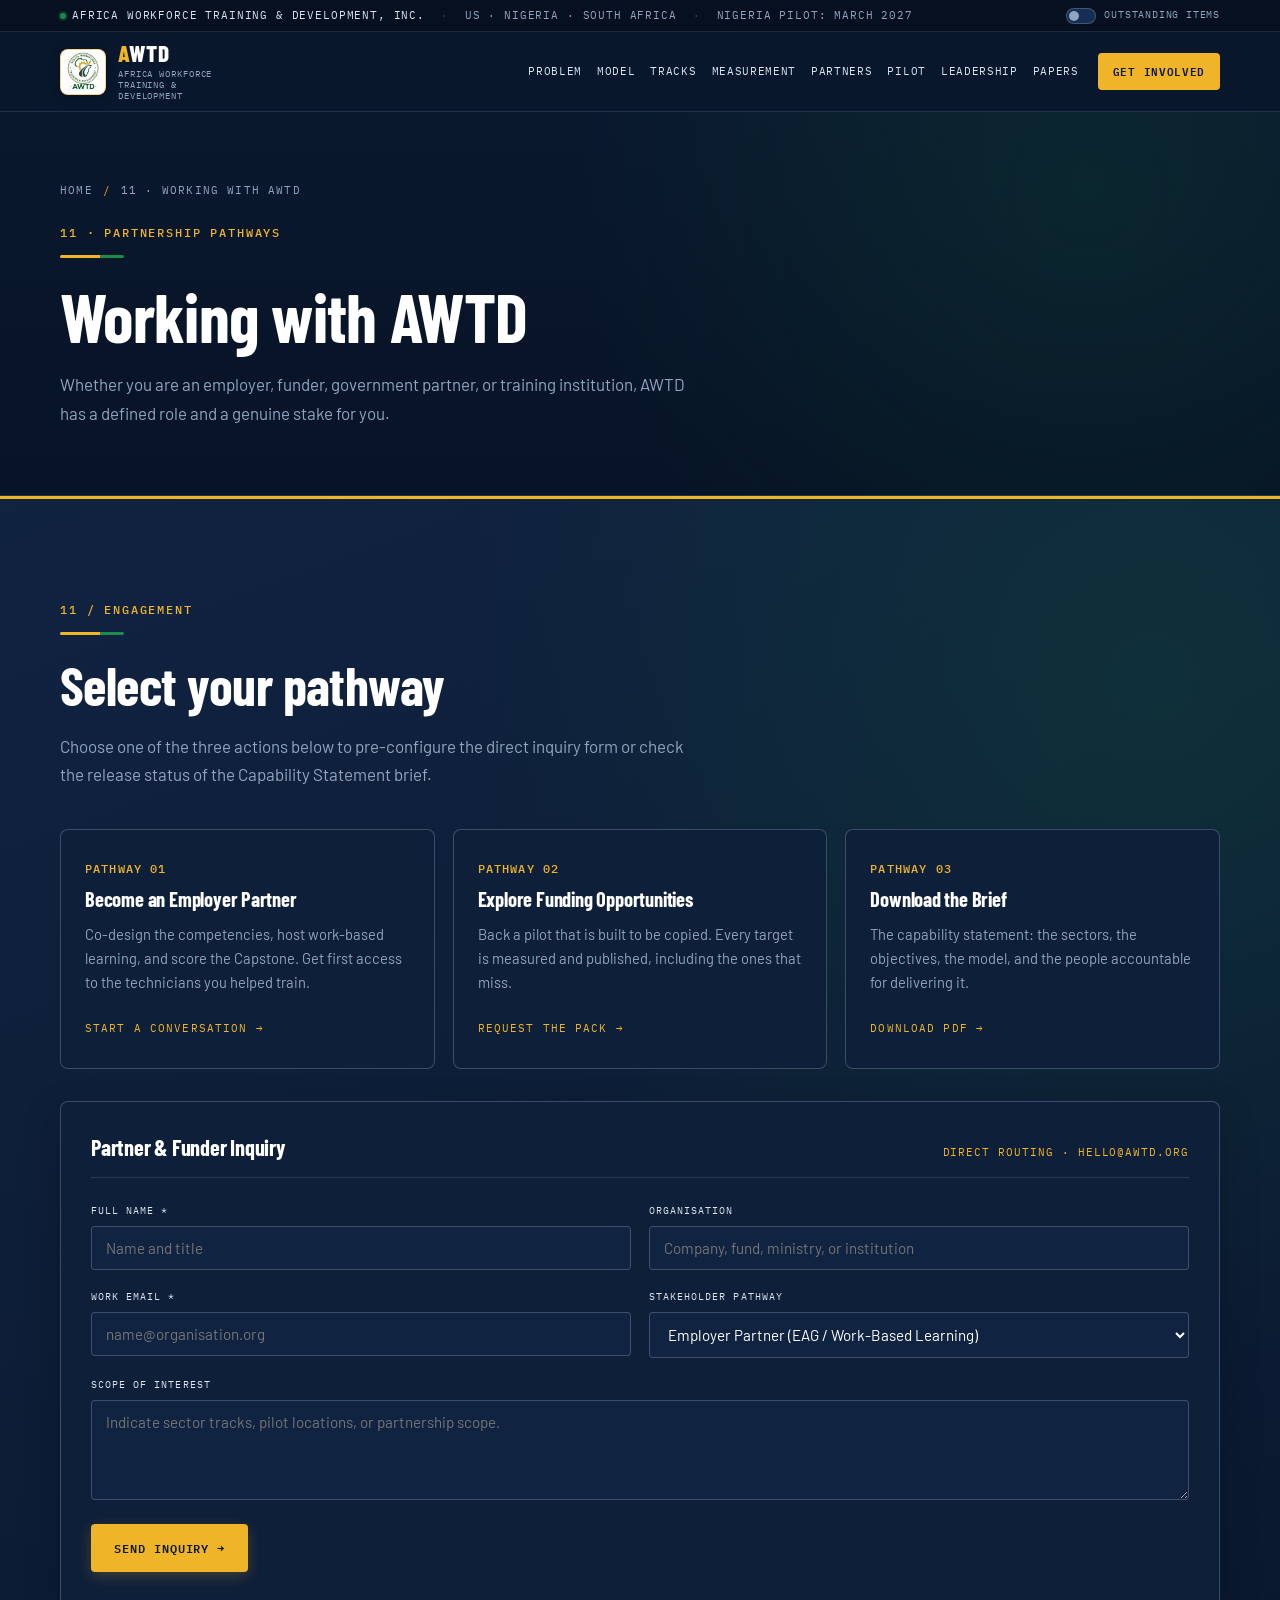
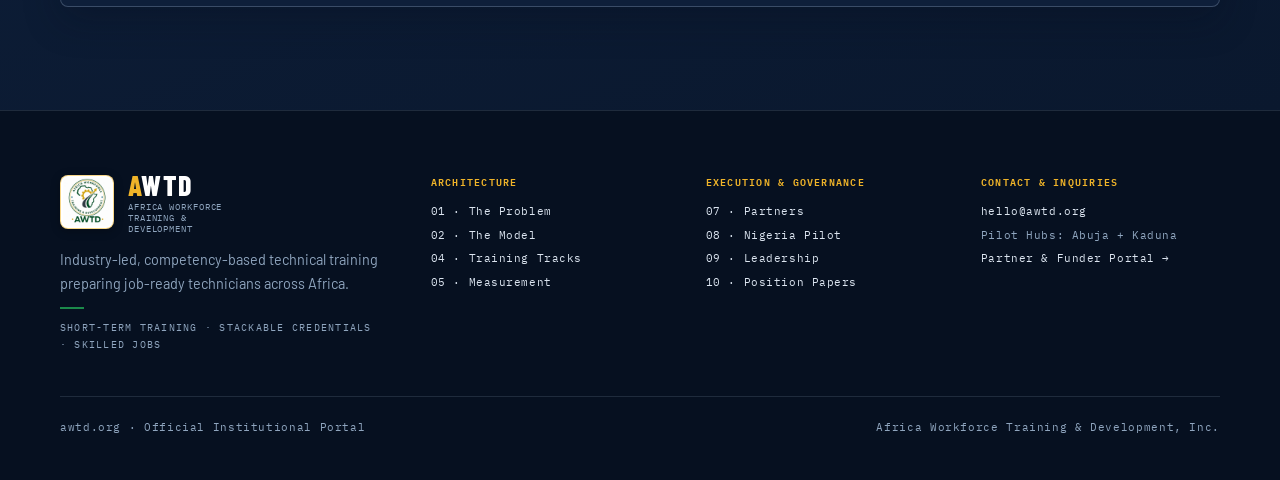
==== get-involved.html @ 16ef82e9 "Upgrade AWTD website with official brand identity, multi-page layout, and responsive design" ====
<!DOCTYPE html>
<html lang="en">
<head>
  <meta charset="UTF-8">
  <meta name="viewport" content="width=device-width, initial-scale=1.0, viewport-fit=cover">
  <meta name="claude:viewport-fit-sides" content="cover">
  <meta name="description" content="11 Working with AWTD — Become an Employer Partner, Explore Funding Opportunities, or Download the Brief.">
  <title>11 Working with AWTD — AWTD | Africa Workforce Training &amp; Development</title>
  <link rel="icon" type="image/jpeg" href="04%20Logos/awtd-official-logo.jpg">
  <link rel="preconnect" href="https://fonts.gstatic.com" crossorigin>
  <link rel="stylesheet" href="https://fonts.googleapis.com/css2?family=Barlow+Condensed:wght@500;600;700;800&family=Barlow:wght@400;500;600&family=IBM+Plex+Mono:wght@400;500&display=swap">
  <link rel="stylesheet" href="css/styles.css">
</head>
<body>

<a class="skip-link" href="#mainContent">Skip to content</a>

<div class="topbar" role="region" aria-label="Institutional status and governance controls">
  <div class="wrap topbar-in">
    <div class="topbar-meta">
      <span class="topbar-badge">
        <span class="topbar-dot" aria-hidden="true"></span>
        <span>Africa Workforce Training &amp; Development, Inc.</span>
      </span>
      <span class="topbar-sep topbar-hide-sm" aria-hidden="true">·</span>
      <span class="topbar-hide-sm">US · Nigeria · South Africa</span>
      <span class="topbar-sep topbar-hide-sm" aria-hidden="true">·</span>
      <span class="topbar-hide-sm">Nigeria Pilot: March 2027</span>
    </div>
    <label class="switch" title="Highlight slots awaiting final board sign-off or asset clearance">
      <input type="checkbox" id="reviewToggle" role="switch" aria-checked="false">
      <span>Outstanding items</span>
      <span class="switch-count" id="reviewCount" aria-label="Number of outstanding items">3</span>
    </label>
  </div>
</div>

<nav class="nav" aria-label="Primary Navigation">
  <div class="wrap nav-in">
    <a class="mark" href="index.html" aria-label="AWTD — Africa Workforce Training & Development Home">
      <img class="mark-seal" src="04%20Logos/awtd-official-logo.jpg" alt="Official AWTD Logo" width="46" height="46">
      <div class="mark-text">
        <span class="mark-glyph"><em>A</em>WTD</span>
        <span class="mark-sub">Africa Workforce Training &amp; Development</span>
      </div>
    </a>

    <button class="nav-toggle" id="navToggle" type="button" aria-expanded="false" aria-controls="navLinks" aria-label="Toggle navigation menu">
      <span class="nav-toggle-bar"></span>
      <span class="nav-toggle-bar"></span>
      <span class="nav-toggle-bar"></span>
    </button>

    <div class="nav-links" id="navLinks">
      <a href="problem.html">Problem</a>
      <a href="model.html">Model</a>
      <a href="tracks.html">Tracks</a>
      <a href="measurement.html">Measurement</a>
      <a href="partners.html">Partners</a>
      <a href="pilot.html">Pilot</a>
      <a href="leadership.html">Leadership</a>
      <a href="papers.html">Papers</a>
      <a class="nav-cta" href="get-involved.html" aria-current="page">Get Involved</a>
    </div>
  </div>

  <div class="review-bar" role="region" aria-label="Outstanding items review bar">
    <div class="wrap review-bar-in">
      <span>BOARD REVIEW MODE ACTIVE · Dashed gold borders mark slots awaiting final asset delivery or board sign-off.</span>
      <div class="review-bar-actions">
        <button type="button" class="review-jump-btn" id="reviewNextBtn">Next outstanding item →</button>
      </div>
    </div>
  </div>
</nav>

<main id="mainContent">
  <header class="band page-hero" id="top">
    <div class="wrap">
      <nav class="breadcrumb" aria-label="Breadcrumb">
        <a href="index.html">Home</a>
        <span class="breadcrumb-sep" aria-hidden="true">/</span>
        <span aria-current="page">11 · Working with AWTD</span>
      </nav>
      <p class="eyebrow">11 · Partnership Pathways</p>
      <div class="rule"></div>
      <h1 class="h-sec" style="font-size:clamp(2.5rem,6vw,4.3rem)">Working with AWTD</h1>
      <p class="lead">Whether you are an employer, funder, government partner, or training institution, AWTD has a defined role and a genuine stake for you.</p>
    </div>
  </header>

  <section class="band cta-band reveal" id="cta" aria-labelledby="heading-cta">
    <div class="wrap">
      <div class="sec-head">
        <p class="eyebrow">11 / Engagement</p>
        <div class="rule"></div>
        <h2 class="h-sec" id="heading-cta">Select your pathway</h2>
        <p class="lead">Choose one of the three actions below to pre-configure the direct inquiry form or check the release status of the Capability Statement brief.</p>
      </div>

      <div class="cta-grid pend">
        <button type="button" class="cta-c" data-inquiry-topic="Employer Partner">
          <span class="card-n">Pathway 01</span>
          <h3>Become an Employer Partner</h3>
          <p>Co-design the competencies, host work-based learning, and score the Capstone. Get first access to the technicians you helped train.</p>
          <span class="go">Start a conversation →</span>
        </button>
        <button type="button" class="cta-c" data-inquiry-topic="Funding &amp; Catalytic Support">
          <span class="card-n">Pathway 02</span>
          <h3>Explore Funding Opportunities</h3>
          <p>Back a pilot that is built to be copied. Every target is measured and published, including the ones that miss.</p>
          <span class="go">Request the pack →</span>
        </button>
        <button type="button" class="cta-c" data-doc-id="capability-statement">
          <span class="card-n">Pathway 03</span>
          <h3>Download the Brief</h3>
          <p>The capability statement: the sectors, the objectives, the model, and the people accountable for delivering it.</p>
          <span class="go">Download PDF →</span>
        </button>
        <div class="pend-note" style="grid-column: 1 / -1;">DESTINATIONS OUTSTANDING · Unified inquiry form below routes directly to the single AWTD inbox (<span data-config="contact-email">hello@awtd.org</span>).</div>
      </div>

      <div class="inquiry-panel" id="inquiryPanel">
        <div class="inquiry-head">
          <h3>Partner &amp; Funder Inquiry</h3>
          <span>Direct routing · <span data-config="contact-email">hello@awtd.org</span></span>
        </div>
        <form class="inquiry-form" id="awtdInquiryForm" novalidate>
          <div class="form-field">
            <label for="inquiryName">Full Name *</label>
            <input type="text" id="inquiryName" name="name" required autocomplete="name" placeholder="Name and title">
          </div>
          <div class="form-field">
            <label for="inquiryOrg">Organisation</label>
            <input type="text" id="inquiryOrg" name="organisation" autocomplete="organization" placeholder="Company, fund, ministry, or institution">
          </div>
          <div class="form-field">
            <label for="inquiryEmail">Work Email *</label>
            <input type="email" id="inquiryEmail" name="email" required autocomplete="email" placeholder="name@organisation.org">
          </div>
          <div class="form-field">
            <label for="inquiryRole">Stakeholder Pathway</label>
            <select id="inquiryRole" name="role">
              <option value="Employer Partner">Employer Partner (EAG / Work-Based Learning)</option>
              <option value="Funding &amp; Catalytic Support">Funding &amp; Catalytic Support</option>
              <option value="Government &amp; Regulatory Partner">Government &amp; Regulatory Partner</option>
              <option value="Training Institution">Training Institution / Technical Hub</option>
              <option value="Brief / Position Paper Request">Brief / Position Paper Request</option>
            </select>
          </div>
          <div class="form-field form-field--full">
            <label for="inquiryMessage">Scope of Interest</label>
            <textarea id="inquiryMessage" name="message" placeholder="Indicate sector tracks, pilot locations, or partnership scope."></textarea>
          </div>
          <div class="form-actions">
            <button type="submit" class="btn btn-p">Send Inquiry →</button>
            <span class="form-status" id="inquiryStatus" role="status" aria-live="polite"></span>
          </div>
        </form>
      </div>
    </div>
  </section>
</main>

<div class="modal-backdrop" id="docModalBackdrop" aria-hidden="true" role="dialog" aria-modal="true" aria-labelledby="docModalTitle">
  <div class="modal">
    <div class="modal-eyebrow" id="docModalStatus">2026 · Pre-Release</div>
    <h3 id="docModalTitle">Capability Statement</h3>
    <p id="docModalDesc">Who AWTD is, the sectors it works across, and what distinguishes the model from conventional TVET provision.</p>
    <div class="modal-actions">
      <button type="button" class="btn btn-s" id="docModalClose">Close</button>
      <button type="button" class="btn btn-p" id="docModalRequest">Request Release Copy →</button>
    </div>
  </div>
</div>

<footer class="foot">
  <div class="wrap">
    <div class="foot-in">
      <div class="foot-brand">
        <div class="foot-brand-mark">
          <img class="mark-seal" src="04%20Logos/awtd-official-logo.jpg" alt="Official AWTD Logo" width="54" height="54">
          <div class="mark-text">
            <span class="mark-glyph"><em>A</em>WTD</span>
            <span class="mark-sub">Africa Workforce Training &amp; Development</span>
          </div>
        </div>
        <p>Industry-led, competency-based technical training preparing job-ready technicians across Africa.</p>
        <p class="strap">Short-term training · Stackable credentials · Skilled jobs</p>
      </div>

      <div class="foot-meta">
        <b>Architecture</b>
        <a href="problem.html">01 · The Problem</a><br>
        <a href="model.html">02 · The Model</a><br>
        <a href="tracks.html">04 · Training Tracks</a><br>
        <a href="measurement.html">05 · Measurement</a>
      </div>

      <div class="foot-meta">
        <b>Execution &amp; Governance</b>
        <a href="partners.html">07 · Partners</a><br>
        <a href="pilot.html">08 · Nigeria Pilot</a><br>
        <a href="leadership.html">09 · Leadership</a><br>
        <a href="papers.html">10 · Position Papers</a>
      </div>

      <div class="foot-meta pend">
        <b>Contact &amp; Inquiries</b>
        <a href="mailto:hello@awtd.org" data-config="contact-email">hello@awtd.org</a><br>
        <span>Pilot Hubs: <span data-config="pilot-cities">Abuja + Kaduna</span></span><br>
        <a href="get-involved.html">Partner &amp; Funder Portal →</a>
        <div class="pend-note">AWAITING · Final public contact details to be confirmed prior to launch.</div>
      </div>
    </div>

    <div class="foot-base">
      <span>awtd.org · Official Institutional Portal</span>
      <span class="pend" style="display:inline-block">
        <span data-config="legal-name">Africa Workforce Training &amp; Development, Inc.</span>
        <span class="pend-note">CONFIRM · Filed legal entity name is Africa Workforce Training &amp; Development, Inc.</span>
      </span>
    </div>
  </div>
</footer>

<script src="js/main.js"></script>
</body>
</html>
---- css/styles.css ----
/* ==========================================================================
   AWTD — Africa Workforce Training & Development
   Executive Corporate & Institutional Design System (css/styles.css)
   Visual Identity: Official AWTD Emblem Palette (Navy, Forest Green & Gold)
   ========================================================================== */

:root {
  /* Core Institutional Grounds */
  --navy: #0A182E;
  --navy-mid: #102341;
  --navy-lift: #162E54;
  --navy-card: #0E1F3A;

  /* Official AWTD Logo Brand Colors (Forest Green, Harvest Gold, Cerulean) */
  --green: #0B4F28;
  --green-mid: #126B38;
  --green-bright: #1B8A4B;
  --green-soft: rgba(18, 107, 56, 0.18);
  --green-border: rgba(27, 138, 75, 0.42);

  --gold: #F0B429;
  --gold-dim: #C8941E;
  --gold-deep: #8A640F;
  --gold-soft: rgba(240, 180, 41, 0.14);

  --accent: #29B6F0;
  --cerulean: #0F5C7E;

  /* Typography & Surface Neutrals */
  --white: #FFFFFF;
  --off-white: #F4F7F6;
  --off-white-alt: #EAEFEC;
  --text: #DCE5F0;
  --muted: #8FA5BE;
  --ink: #0A182E;
  --ink-soft: #3D4F68;
  --ink-muted: #5E718A;

  /* Structural Hairlines & Shadows */
  --line: rgba(143, 165, 190, 0.18);
  --line-strong: rgba(143, 165, 190, 0.34);
  --line-light: #D5E0DC;
  --shadow-sm: 0 4px 16px rgba(6, 15, 30, 0.18);
  --shadow-md: 0 14px 36px rgba(6, 15, 30, 0.28);
  --shadow-light: 0 10px 28px rgba(10, 24, 46, 0.06);

  /* Typography Families */
  --f-display: 'Barlow Condensed', "Haettenschweiler", "Arial Narrow", sans-serif;
  --f-body: 'Barlow', -apple-system, BlinkMacSystemFont, "Segoe UI", Roboto, sans-serif;
  --f-mono: 'IBM Plex Mono', ui-monospace, "SFMono-Regular", Menlo, monospace;

  /* Spacing & Transitions */
  --gut: max(20px, env(safe-area-inset-left, 0px));
  --gutr: max(20px, env(safe-area-inset-right, 0px));
  --radius-sm: 4px;
  --radius-md: 8px;
  --ease-out: cubic-bezier(0.22, 1, 0.36, 1);
  color-scheme: dark;
}

*, *::before, *::after {
  box-sizing: border-box;
}

html {
  scroll-behavior: smooth;
  scroll-padding-top: 84px;
}

body {
  margin: 0;
  background: var(--navy);
  color: var(--text);
  font-family: var(--f-body);
  font-size: 16px;
  line-height: 1.64;
  -webkit-font-smoothing: antialiased;
  -moz-osx-font-smoothing: grayscale;
  overflow-x: hidden;
}

img {
  max-width: 100%;
  display: block;
}

h1, h2, h3, h4 {
  font-family: var(--f-display);
  font-weight: 700;
  line-height: 1.05;
  letter-spacing: -0.01em;
  text-wrap: balance;
  margin: 0;
}

p {
  margin: 0;
}

a {
  color: inherit;
}

:focus-visible {
  outline: 2px solid var(--gold);
  outline-offset: 3px;
  border-radius: 2px;
}

/* ---- Accessibility Skip Link ---- */
.skip-link {
  position: absolute;
  top: -100px;
  left: 16px;
  z-index: 200;
  background: var(--gold);
  color: var(--navy);
  font-family: var(--f-mono);
  font-size: 0.75rem;
  font-weight: 600;
  letter-spacing: 0.08em;
  text-transform: uppercase;
  padding: 10px 16px;
  text-decoration: none;
  border-radius: var(--radius-sm);
  transition: top 0.2s var(--ease-out);
}

.skip-link:focus {
  top: 12px;
}

/* ---- Layout Containers & Section Bands ---- */
.wrap {
  max-width: 1200px;
  margin: 0 auto;
  padding-left: var(--gut);
  padding-right: var(--gutr);
}

.band {
  padding-block: clamp(68px, 8vw, 112px);
  position: relative;
}

.band--light {
  background: var(--off-white);
  color: var(--ink);
}

.band--mid {
  background: var(--navy-mid);
  border-top: 1px solid var(--line);
  border-bottom: 1px solid var(--line);
}

.band--light h1,
.band--light h2,
.band--light h3,
.band--light h4 {
  color: var(--ink);
}

.band--light .eyebrow {
  color: var(--green);
}

.band--light .lead {
  color: var(--ink-soft);
}

.sec-head {
  display: flex;
  flex-direction: column;
  align-items: flex-start;
  max-width: 760px;
}

.eyebrow {
  font-family: var(--f-mono);
  font-size: 0.72rem;
  font-weight: 500;
  letter-spacing: 0.16em;
  text-transform: uppercase;
  color: var(--gold);
  margin: 0 0 12px;
  display: inline-flex;
  align-items: center;
  gap: 8px;
}

.h-sec {
  font-size: clamp(2.15rem, 4.8vw, 3.35rem);
  color: var(--white);
}

.lead {
  max-width: 64ch;
  margin-top: 18px;
  color: var(--muted);
  font-size: 1.06rem;
  line-height: 1.68;
}

/* Dual-tone brand rule inspired by the AWTD logo (Harvest Gold + Forest Green) */
.rule {
  height: 3px;
  width: 64px;
  background: linear-gradient(90deg, var(--gold) 0%, var(--gold) 62%, var(--green-bright) 62%, var(--green-bright) 100%);
  margin: 0 0 22px;
  border-radius: 2px;
}

.band--light .rule {
  background: linear-gradient(90deg, var(--green) 0%, var(--green) 62%, var(--gold) 62%, var(--gold) 100%);
}

/* ---- Subtle Scroll Reveal Animations ---- */
.reveal {
  opacity: 0;
  transform: translateY(16px);
  transition: opacity 0.55s var(--ease-out), transform 0.55s var(--ease-out);
}

.reveal.is-visible {
  opacity: 1;
  transform: translateY(0);
}

/* ---- Institutional Top Utility Strip ---- */
.topbar {
  background: #061020;
  border-bottom: 1px solid var(--line);
  font-family: var(--f-mono);
  font-size: 0.66rem;
  letter-spacing: 0.08em;
  text-transform: uppercase;
  color: var(--muted);
  padding-block: 7px;
}

.topbar-in {
  display: flex;
  align-items: center;
  justify-content: space-between;
  gap: 16px;
  flex-wrap: wrap;
}

.topbar-meta {
  display: flex;
  align-items: center;
  gap: 16px;
  flex-wrap: wrap;
}

.topbar-badge {
  display: inline-flex;
  align-items: center;
  gap: 6px;
  color: var(--text);
}

.topbar-dot {
  width: 6px;
  height: 6px;
  border-radius: 50%;
  background: var(--green-bright);
  box-shadow: 0 0 0 2px rgba(27, 138, 75, 0.25);
}

.topbar-sep {
  color: var(--line-strong);
}

/* ---- Primary Sticky Navigation ---- */
.nav {
  position: sticky;
  top: env(safe-area-inset-top, 0px);
  z-index: 100;
  background: rgba(10, 24, 46, 0.95);
  backdrop-filter: blur(12px);
  -webkit-backdrop-filter: blur(12px);
  border-bottom: 1px solid var(--line);
  transition: border-color 0.25s var(--ease-out), box-shadow 0.25s var(--ease-out);
}

.nav.is-scrolled {
  border-bottom-color: var(--line-strong);
  box-shadow: 0 12px 32px rgba(4, 10, 22, 0.48);
}

.nav-in {
  display: flex;
  align-items: center;
  justify-content: space-between;
  gap: 16px;
  min-height: 72px;
  padding-block: 10px;
}

/* Official Logo Lockup — Unaltered Proportions & Colors */
.mark {
  display: flex;
  align-items: center;
  gap: 12px;
  text-decoration: none;
  flex: 0 0 auto;
  transition: opacity 0.2s var(--ease-out);
}

.mark:hover {
  opacity: 0.94;
}

.mark-seal {
  width: 46px;
  height: 46px;
  object-fit: contain;
  border-radius: 8px;
  background: var(--white);
  padding: 2px;
  border: 1.5px solid rgba(240, 180, 41, 0.55);
  box-shadow: 0 2px 10px rgba(0, 0, 0, 0.28);
  flex: 0 0 auto;
}

.mark-text {
  display: flex;
  flex-direction: column;
  gap: 2px;
}

.mark-glyph {
  font-family: var(--f-display);
  font-weight: 800;
  font-size: 1.45rem;
  letter-spacing: 0.05em;
  color: var(--white);
  line-height: 1;
}

.mark-glyph em {
  font-style: normal;
  color: var(--gold);
}

.mark-sub {
  font-family: var(--f-mono);
  font-size: 0.56rem;
  letter-spacing: 0.1em;
  text-transform: uppercase;
  color: var(--muted);
  line-height: 1.25;
  max-width: 24ch;
}

.nav-links {
  display: flex;
  gap: 15px;
  align-items: center;
  margin-left: auto;
}

.nav-links a {
  font-family: var(--f-mono);
  font-size: 0.71rem;
  letter-spacing: 0.06em;
  text-transform: uppercase;
  color: var(--text);
  text-decoration: none;
  position: relative;
  padding-block: 6px;
  white-space: nowrap;
  transition: color 0.2s var(--ease-out);
}

.nav-links a:not(.nav-cta)::after {
  content: "";
  position: absolute;
  left: 0;
  right: 0;
  bottom: 0;
  height: 2px;
  background: var(--gold);
  transform: scaleX(0);
  transform-origin: left center;
  transition: transform 0.22s var(--ease-out);
}

.nav-links a:hover,
.nav-links a.is-active {
  color: var(--gold);
}

.nav-links a:not(.nav-cta):hover::after,
.nav-links a:not(.nav-cta).is-active::after {
  transform: scaleX(1);
}

.nav-cta {
  font-family: var(--f-mono);
  font-size: 0.71rem;
  letter-spacing: 0.07em;
  text-transform: uppercase;
  color: var(--navy) !important;
  background: var(--gold);
  padding: 9px 15px !important;
  border-radius: var(--radius-sm);
  text-decoration: none;
  white-space: nowrap;
  font-weight: 600;
  margin-left: 4px;
  transition: background-color 0.2s var(--ease-out), transform 0.18s var(--ease-out);
}

.nav-cta:hover {
  background: var(--gold-dim);
  color: var(--navy) !important;
  transform: translateY(-1px);
}

/* ---- Mobile Menu Toggle ---- */
.nav-toggle {
  display: none;
  appearance: none;
  background: var(--navy-mid);
  border: 1px solid var(--line-strong);
  border-radius: var(--radius-sm);
  color: var(--text);
  width: 40px;
  height: 36px;
  padding: 0;
  cursor: pointer;
  align-items: center;
  justify-content: center;
  flex-direction: column;
  gap: 5px;
  margin-left: auto;
  transition: border-color 0.2s var(--ease-out), color 0.2s var(--ease-out);
}

.nav-toggle:hover {
  border-color: var(--gold);
  color: var(--gold);
}

.nav-toggle-bar {
  display: block;
  width: 18px;
  height: 1.5px;
  background: currentColor;
  transition: transform 0.22s var(--ease-out), opacity 0.22s var(--ease-out);
}

.nav-toggle[aria-expanded="true"] .nav-toggle-bar:nth-child(1) {
  transform: translateY(6.5px) rotate(45deg);
}

.nav-toggle[aria-expanded="true"] .nav-toggle-bar:nth-child(2) {
  opacity: 0;
}

.nav-toggle[aria-expanded="true"] .nav-toggle-bar:nth-child(3) {
  transform: translateY(-6.5px) rotate(-45deg);
}

/* ---- Review Switch ("Board Review / Outstanding Items") ---- */
.switch {
  display: inline-flex;
  align-items: center;
  gap: 8px;
  font-family: var(--f-mono);
  font-size: 0.63rem;
  letter-spacing: 0.08em;
  text-transform: uppercase;
  color: var(--muted);
  cursor: pointer;
  user-select: none;
  transition: color 0.2s var(--ease-out);
}

.switch:hover {
  color: var(--white);
}

.switch input {
  appearance: none;
  width: 30px;
  height: 16px;
  background: var(--navy-lift);
  border: 1px solid var(--line-strong);
  border-radius: 20px;
  position: relative;
  cursor: pointer;
  flex: 0 0 auto;
  margin: 0;
  transition: background-color 0.2s var(--ease-out), border-color 0.2s var(--ease-out);
}

.switch input::after {
  content: "";
  position: absolute;
  top: 2px;
  left: 2px;
  width: 10px;
  height: 10px;
  border-radius: 50%;
  background: var(--muted);
  transition: 0.18s var(--ease-out);
}

.switch input:checked {
  background: var(--gold-dim);
  border-color: var(--gold);
}

.switch input:checked::after {
  left: 16px;
  background: var(--navy);
}

.switch-count {
  display: none;
  background: rgba(240, 180, 41, 0.18);
  color: var(--gold);
  border: 1px solid var(--gold-dim);
  border-radius: 3px;
  font-size: 0.56rem;
  padding: 1px 5px;
  line-height: 1.2;
}

body.review .switch {
  color: var(--gold);
}

body.review .switch-count {
  display: inline-block;
}

/* ---- Pending Markers: Clean by default, highlighted when Review Mode is ON ---- */
.pend {
  position: relative;
  transition: outline-color 0.2s var(--ease-out);
}

.pend-note {
  display: none;
}

body.review .pend {
  outline: 1px dashed var(--gold-dim);
  outline-offset: 6px;
  border-radius: var(--radius-sm);
}

body.review .pend-note {
  display: block;
  font-family: var(--f-mono);
  font-size: 0.68rem;
  line-height: 1.55;
  letter-spacing: 0.02em;
  color: #FFD98A;
  background: rgba(240, 180, 41, 0.11);
  border-left: 3px solid var(--gold);
  padding: 10px 14px;
  margin-top: 14px;
  border-radius: 0 var(--radius-sm) var(--radius-sm) 0;
  animation: noteFadeIn 0.25s var(--ease-out);
}

.band--light .pend-note {
  color: #5C4500 !important;
  background: rgba(240, 180, 41, 0.16) !important;
}

@keyframes noteFadeIn {
  from {
    opacity: 0;
    transform: translateY(-4px);
  }
  to {
    opacity: 1;
    transform: translateY(0);
  }
}

/* ---- Review Status Bar ---- */
.review-bar {
  display: none;
  background: rgba(240, 180, 41, 0.12);
  border-bottom: 1px solid var(--gold-dim);
  font-family: var(--f-mono);
  font-size: 0.68rem;
  letter-spacing: 0.05em;
  color: #FFD98A;
  padding-block: 8px;
}

body.review .review-bar {
  display: block;
}

.review-bar-in {
  display: flex;
  align-items: center;
  justify-content: space-between;
  gap: 16px;
  flex-wrap: wrap;
}

.review-bar-actions {
  display: flex;
  align-items: center;
  gap: 10px;
}

.review-jump-btn {
  appearance: none;
  background: var(--navy-lift);
  border: 1px solid var(--gold-dim);
  border-radius: var(--radius-sm);
  color: var(--gold);
  font-family: var(--f-mono);
  font-size: 0.62rem;
  letter-spacing: 0.08em;
  text-transform: uppercase;
  padding: 5px 11px;
  cursor: pointer;
  transition: background-color 0.2s var(--ease-out), color 0.2s var(--ease-out);
}

.review-jump-btn:hover {
  background: var(--gold);
  color: var(--navy);
}

/* ---- Hero Section ---- */
.hero {
  padding-top: clamp(48px, 6vw, 84px);
  padding-bottom: 0;
  background:
    radial-gradient(circle at 85% 18%, rgba(18, 107, 56, 0.20) 0%, transparent 45%),
    radial-gradient(circle at 15% 80%, rgba(240, 180, 41, 0.08) 0%, transparent 45%),
    linear-gradient(180deg, var(--navy) 0%, #071326 100%);
  border-bottom: 1px solid var(--line);
}

.hero-grid {
  display: grid;
  grid-template-columns: 1.15fr 0.85fr;
  gap: clamp(28px, 4vw, 52px);
  align-items: center;
}

.hero-badge {
  display: inline-flex;
  align-items: center;
  gap: 10px;
  background: rgba(18, 107, 56, 0.22);
  border: 1px solid var(--green-border);
  border-radius: 100px;
  padding: 6px 14px;
  font-family: var(--f-mono);
  font-size: 0.66rem;
  letter-spacing: 0.12em;
  text-transform: uppercase;
  color: #7CE8A6;
  margin-bottom: 20px;
}

.hero-badge-dot {
  width: 7px;
  height: 7px;
  border-radius: 50%;
  background: var(--gold);
}

.hero h1 {
  font-size: clamp(2.8rem, 6.8vw, 4.9rem);
  color: var(--white);
  font-weight: 800;
  letter-spacing: -0.02em;
  line-height: 0.98;
}

.hero h1 span {
  display: block;
  color: var(--gold);
  margin-top: 6px;
}

.hero-lead {
  max-width: 58ch;
  margin-top: 22px;
  font-size: 1.1rem;
  line-height: 1.68;
  color: var(--text);
}

.strap {
  font-family: var(--f-mono);
  font-size: 0.73rem;
  letter-spacing: 0.12em;
  text-transform: uppercase;
  color: var(--muted);
  margin-top: 22px;
  display: flex;
  align-items: center;
  gap: 10px;
  flex-wrap: wrap;
}

.strap::before {
  content: "";
  width: 24px;
  height: 2px;
  background: var(--green-bright);
  display: inline-block;
}

.btns {
  display: flex;
  gap: 12px;
  flex-wrap: wrap;
  margin-top: 28px;
}

.btn {
  font-family: var(--f-mono);
  font-size: 0.74rem;
  letter-spacing: 0.08em;
  text-transform: uppercase;
  padding: 13px 22px;
  border-radius: var(--radius-sm);
  text-decoration: none;
  display: inline-flex;
  align-items: center;
  gap: 8px;
  cursor: pointer;
  border: 1px solid transparent;
  transition: background-color 0.2s var(--ease-out), border-color 0.2s var(--ease-out), color 0.2s var(--ease-out), transform 0.2s var(--ease-out), box-shadow 0.2s var(--ease-out);
}

.btn-p {
  background: var(--gold);
  color: var(--navy);
  font-weight: 600;
  box-shadow: 0 4px 14px rgba(240, 180, 41, 0.22);
}

.btn-p:hover {
  background: var(--gold-dim);
  transform: translateY(-1px);
}

.btn-s {
  background: rgba(22, 46, 84, 0.45);
  border: 1px solid var(--line-strong);
  color: var(--white);
}

.btn-s:hover {
  border-color: var(--gold);
  color: var(--gold);
  transform: translateY(-1px);
}

.band--light .btn-s {
  background: var(--white);
  border-color: #BCCAD8;
  color: var(--ink);
}

.band--light .btn-s:hover {
  border-color: var(--green);
  color: var(--green);
}

/* ---- Hero Visual Card & Official Brand Emblem Lockup ---- */
.hero-visual {
  position: relative;
}

.hero-media-card {
  background: var(--navy-mid);
  border: 1px solid var(--line-strong);
  border-radius: var(--radius-md);
  overflow: hidden;
  box-shadow: var(--shadow-md);
  position: relative;
}

.hero-media-card img.hero-photo {
  width: 100%;
  aspect-ratio: 16 / 10;
  object-fit: cover;
  display: block;
}

.hero-media-bar {
  display: flex;
  align-items: center;
  justify-content: space-between;
  gap: 14px;
  padding: 14px 18px;
  background: linear-gradient(90deg, #0D203B 0%, #0B3325 100%);
  border-top: 2px solid var(--gold);
}

.hero-media-caption {
  font-family: var(--f-mono);
  font-size: 0.65rem;
  letter-spacing: 0.08em;
  text-transform: uppercase;
  color: var(--text);
  line-height: 1.45;
}

.hero-media-caption strong {
  display: block;
  color: var(--gold);
  font-weight: 600;
  margin-bottom: 2px;
}

.hero-emblem-floater {
  width: 58px;
  height: 58px;
  border-radius: var(--radius-sm);
  background: var(--white);
  padding: 3px;
  border: 1.5px solid var(--gold);
  box-shadow: 0 4px 12px rgba(0, 0, 0, 0.35);
  flex: 0 0 auto;
  object-fit: contain;
}

/* ---- Key Stats Strip ---- */
.stats {
  display: grid;
  grid-template-columns: repeat(4, 1fr);
  gap: 1px;
  background: var(--line);
  border-top: 1px solid var(--line);
  margin-top: clamp(44px, 5.5vw, 68px);
}

.stat {
  background: rgba(10, 24, 46, 0.9);
  padding: 26px 22px;
  position: relative;
  transition: background-color 0.25s var(--ease-out);
}

.stat::before {
  content: "";
  position: absolute;
  top: 0;
  left: 0;
  width: 36px;
  height: 2px;
  background: var(--green-bright);
}

.stat:hover {
  background: var(--navy-mid);
}

.stat b {
  display: block;
  font-family: var(--f-display);
  font-size: clamp(2.1rem, 4.2vw, 2.9rem);
  font-weight: 800;
  color: var(--gold);
  line-height: 1;
  font-variant-numeric: tabular-nums;
}

.stat span {
  display: block;
  font-family: var(--f-mono);
  font-size: 0.66rem;
  letter-spacing: 0.09em;
  text-transform: uppercase;
  color: var(--muted);
  margin-top: 8px;
}

/* ---- Featured Documentary Image Frame (Inside Sections) ---- */
.media-showcase {
  margin-top: 42px;
  background: var(--navy-mid);
  border: 1px solid var(--line-strong);
  border-radius: var(--radius-md);
  overflow: hidden;
  box-shadow: var(--shadow-sm);
}

.band--light .media-showcase {
  background: var(--white);
  border-color: var(--line-light);
  box-shadow: var(--shadow-light);
}

.media-showcase-grid {
  display: grid;
  grid-template-columns: 1.35fr 0.65fr;
  align-items: stretch;
}

.media-showcase-img {
  width: 100%;
  height: 100%;
  min-height: 280px;
  max-height: 400px;
  object-fit: cover;
}

.media-showcase-body {
  padding: 28px 26px;
  display: flex;
  flex-direction: column;
  justify-content: center;
  gap: 12px;
  border-left: 1px solid var(--line);
}

.band--light .media-showcase-body {
  border-left-color: var(--line-light);
}

.media-showcase-body .k {
  font-family: var(--f-mono);
  font-size: 0.64rem;
  letter-spacing: 0.12em;
  text-transform: uppercase;
  color: var(--gold);
}

.band--light .media-showcase-body .k {
  color: var(--green);
}

.media-showcase-body h3 {
  font-size: 1.45rem;
  color: var(--white);
}

.band--light .media-showcase-body h3 {
  color: var(--ink);
}

.media-showcase-body p {
  font-size: 0.93rem;
  color: var(--muted);
}

.band--light .media-showcase-body p {
  color: var(--ink-soft);
}

/* ---- Two-Column Contrast (01 The Problem) ---- */
.cols {
  display: grid;
  grid-template-columns: 1fr 1fr;
  gap: 20px;
  margin-top: 40px;
}

.col {
  background: var(--navy-mid);
  border: 1px solid var(--line);
  border-radius: var(--radius-md);
  padding: 32px 28px;
  min-width: 0;
  transition: border-color 0.25s var(--ease-out), box-shadow 0.25s var(--ease-out);
}

.col--alt {
  background: linear-gradient(165deg, rgba(11, 79, 40, 0.26) 0%, var(--navy-mid) 100%);
  border: 1px solid var(--green-border);
  box-shadow: var(--shadow-sm);
}

.col-header {
  display: flex;
  align-items: center;
  justify-content: space-between;
  gap: 12px;
  margin-bottom: 20px;
  padding-bottom: 14px;
  border-bottom: 1px solid var(--line);
}

.col h3 {
  font-size: 1.45rem;
  color: var(--white);
}

.col--alt h3 {
  color: var(--gold);
}

.col-badge {
  font-family: var(--f-mono);
  font-size: 0.6rem;
  letter-spacing: 0.1em;
  text-transform: uppercase;
  padding: 4px 9px;
  border-radius: 3px;
  background: rgba(143, 165, 190, 0.12);
  color: var(--muted);
}

.col--alt .col-badge {
  background: var(--green);
  color: var(--white);
}

.col ul {
  list-style: none;
  margin: 0;
  padding: 0;
  display: flex;
  flex-direction: column;
  gap: 12px;
}

.col li {
  padding-left: 22px;
  position: relative;
  font-size: 0.96rem;
  color: var(--text);
  padding-block: 5px;
  transition: color 0.2s var(--ease-out), transform 0.2s var(--ease-out), opacity 0.2s var(--ease-out);
}

.col li::before {
  content: "";
  position: absolute;
  left: 0;
  top: 0.9em;
  width: 9px;
  height: 2px;
  background: var(--muted);
  transition: width 0.2s var(--ease-out), background-color 0.2s var(--ease-out);
}

.col--alt li::before {
  background: var(--gold);
  width: 11px;
}

.col li.is-dimmed {
  opacity: 0.32;
}

.col li.is-highlighted {
  color: var(--white);
  transform: translateX(4px);
}

.col--alt li.is-highlighted {
  color: var(--gold);
}

.col li.is-highlighted::before {
  width: 15px;
  background: var(--gold);
}

/* ---- Standalone Page Header & Breadcrumb ---- */
.page-hero {
  padding-top: clamp(44px, 5.5vw, 76px);
  padding-bottom: clamp(44px, 5.5vw, 68px);
  background:
    radial-gradient(circle at 85% 20%, rgba(18, 107, 56, 0.18) 0%, transparent 45%),
    linear-gradient(180deg, var(--navy) 0%, #071326 100%);
  border-bottom: 1px solid var(--line);
}

.breadcrumb {
  display: flex;
  align-items: center;
  gap: 10px;
  font-family: var(--f-mono);
  font-size: 0.67rem;
  letter-spacing: 0.11em;
  text-transform: uppercase;
  color: var(--muted);
  margin-bottom: 18px;
}

.breadcrumb a {
  text-decoration: none;
  color: var(--muted);
  transition: color 0.2s var(--ease-out);
}

.breadcrumb a:hover {
  color: var(--gold);
}

.breadcrumb-sep {
  color: var(--gold);
}

.contrast-toolbar {
  display: flex;
  align-items: center;
  justify-content: space-between;
  gap: 14px;
  flex-wrap: wrap;
  margin-top: 32px;
}

.contrast-filters {
  display: flex;
  gap: 8px;
  flex-wrap: wrap;
}

.contrast-btn {
  appearance: none;
  background: var(--navy-mid);
  border: 1px solid var(--line-strong);
  border-radius: var(--radius-sm);
  color: var(--muted);
  font-family: var(--f-mono);
  font-size: 0.63rem;
  letter-spacing: 0.08em;
  text-transform: uppercase;
  padding: 7px 12px;
  cursor: pointer;
  transition: background-color 0.2s var(--ease-out), border-color 0.2s var(--ease-out), color 0.2s var(--ease-out);
}

.contrast-btn:hover {
  border-color: var(--gold);
  color: var(--white);
}

.contrast-btn.is-active {
  background: var(--gold);
  border-color: var(--gold);
  color: var(--navy);
  font-weight: 600;
}

.next-band {
  background: linear-gradient(90deg, var(--navy-mid) 0%, #0C2524 100%);
  border-top: 1px solid var(--line);
  padding-block: clamp(44px, 5vw, 64px);
}

.next-band-in {
  display: flex;
  align-items: center;
  justify-content: space-between;
  gap: 24px;
  flex-wrap: wrap;
}

/* ---- Card Grids (02 Model, 04 Tracks, 06 Operating Principles, 07 Partners) ---- */
.grid {
  display: grid;
  gap: 18px;
  margin-top: 40px;
}

.g2 {
  grid-template-columns: repeat(2, 1fr);
}

.g3 {
  grid-template-columns: repeat(3, 1fr);
}

.g4 {
  grid-template-columns: repeat(4, 1fr);
}

.card {
  background: var(--navy-card);
  border: 1px solid var(--line);
  border-radius: var(--radius-md);
  padding: 28px 24px;
  min-width: 0;
  display: flex;
  flex-direction: column;
  gap: 11px;
  position: relative;
  overflow: hidden;
  transition: background-color 0.25s var(--ease-out), border-color 0.25s var(--ease-out), transform 0.25s var(--ease-out), box-shadow 0.25s var(--ease-out);
}

.card::before {
  content: "";
  position: absolute;
  top: 0;
  left: 0;
  right: 0;
  height: 3px;
  background: linear-gradient(90deg, var(--gold) 0%, var(--green-bright) 100%);
  transform: scaleX(0);
  transform-origin: left center;
  transition: transform 0.28s var(--ease-out);
}

.card:hover {
  background: var(--navy-lift);
  border-color: var(--line-strong);
  transform: translateY(-2px);
  box-shadow: var(--shadow-sm);
}

.card:hover::before {
  transform: scaleX(1);
}

.band--light .card {
  background: var(--white);
  border-color: var(--line-light);
  box-shadow: var(--shadow-light);
}

.band--light .card:hover {
  background: var(--white);
  border-color: var(--green-mid);
  box-shadow: 0 14px 34px rgba(10, 24, 46, 0.1);
}

.band--light .card p {
  color: var(--ink-soft);
}

.card-n {
  font-family: var(--f-mono);
  font-size: 0.72rem;
  font-weight: 500;
  color: var(--gold);
  letter-spacing: 0.1em;
  text-transform: uppercase;
}

.band--light .card-n {
  color: var(--green);
}

.card h3 {
  font-size: 1.26rem;
  color: var(--white);
}

.band--light .card h3 {
  color: var(--ink);
}

.card p {
  font-size: 0.94rem;
  color: var(--muted);
  margin: 0;
  line-height: 1.6;
}

.tag {
  font-family: var(--f-mono);
  font-size: 0.62rem;
  letter-spacing: 0.1em;
  text-transform: uppercase;
  color: var(--muted);
  border-top: 1px solid var(--line);
  padding-top: 12px;
  margin-top: auto;
}

.band--light .tag {
  border-color: #E2EAE7;
  color: var(--ink-muted);
}

.chip {
  display: inline-flex;
  align-items: center;
  gap: 5px;
  font-family: var(--f-mono);
  font-size: 0.58rem;
  letter-spacing: 0.1em;
  text-transform: uppercase;
  background: var(--green);
  color: var(--white);
  padding: 4px 9px;
  border-radius: 3px;
  margin-bottom: 2px;
  align-self: flex-start;
  font-weight: 500;
}

.chip::before {
  content: "";
  width: 5px;
  height: 5px;
  border-radius: 50%;
  background: var(--gold);
}

.chip--future {
  background: #E9F0ED;
  color: var(--ink-soft);
  border: 1px solid #C8D6D0;
}

.chip--future::before {
  background: var(--ink-muted);
}

/* ---- Track Filter Bar & Movable Pilot Chip Controls ---- */
.tracks-toolbar {
  display: flex;
  align-items: center;
  justify-content: space-between;
  gap: 16px;
  flex-wrap: wrap;
  margin-top: 30px;
}

.track-filters {
  display: flex;
  gap: 8px;
  flex-wrap: wrap;
}

.filter-btn {
  appearance: none;
  background: var(--white);
  border: 1px solid #C5D4CE;
  border-radius: var(--radius-sm);
  color: var(--ink-soft);
  font-family: var(--f-mono);
  font-size: 0.65rem;
  letter-spacing: 0.08em;
  text-transform: uppercase;
  padding: 8px 14px;
  cursor: pointer;
  transition: background-color 0.2s var(--ease-out), border-color 0.2s var(--ease-out), color 0.2s var(--ease-out);
}

.filter-btn:hover {
  border-color: var(--green);
  color: var(--green);
}

.filter-btn.is-active {
  background: var(--green);
  border-color: var(--green);
  color: var(--white);
  font-weight: 500;
}

.track-card.is-hidden {
  display: none;
}

.track-pilot-toggle {
  display: none;
  appearance: none;
  background: transparent;
  border: 1px dashed var(--gold-dim);
  border-radius: 3px;
  color: #6B5200;
  font-family: var(--f-mono);
  font-size: 0.58rem;
  letter-spacing: 0.08em;
  text-transform: uppercase;
  padding: 4px 8px;
  cursor: pointer;
  align-self: flex-start;
  margin-top: 6px;
  transition: background-color 0.2s var(--ease-out);
}

.track-pilot-toggle:hover {
  background: rgba(240, 180, 41, 0.2);
}

body.review .track-pilot-toggle {
  display: inline-block;
}

/* ---- Featured Track Showcase Split (Solar PV & Industrial Maintenance) ---- */
.track-spotlight-grid {
  display: grid;
  grid-template-columns: repeat(2, 1fr);
  gap: 20px;
  margin-top: 28px;
}

.track-spotlight {
  background: var(--white);
  border: 1px solid var(--line-light);
  border-radius: var(--radius-md);
  overflow: hidden;
  box-shadow: var(--shadow-light);
  display: flex;
  flex-direction: column;
}

.track-spotlight img {
  width: 100%;
  aspect-ratio: 16 / 9;
  object-fit: cover;
}

.track-spotlight-body {
  padding: 22px 24px;
  display: flex;
  flex-direction: column;
  gap: 8px;
  flex: 1;
}

.track-spotlight-body h3 {
  font-size: 1.32rem;
  color: var(--ink);
}

.track-spotlight-body p {
  font-size: 0.92rem;
  color: var(--ink-soft);
}

/* ---- Learner Journey (03) ---- */
.journey {
  display: grid;
  grid-template-columns: repeat(6, 1fr);
  gap: 14px;
  margin-top: 40px;
}

.step {
  background: var(--navy-mid);
  border: 1px solid var(--line);
  border-top: 3px solid var(--gold);
  border-radius: var(--radius-md);
  padding: 24px 18px;
  min-width: 0;
  display: flex;
  flex-direction: column;
  gap: 9px;
  transition: background-color 0.25s var(--ease-out), transform 0.25s var(--ease-out), border-color 0.25s var(--ease-out);
}

.step:nth-child(5) {
  border-top-color: var(--green-bright);
  background: linear-gradient(180deg, rgba(11, 79, 40, 0.24) 0%, var(--navy-mid) 100%);
}

.step:hover {
  background: var(--navy-lift);
  transform: translateY(-2px);
}

.step-n {
  font-family: var(--f-mono);
  font-size: 0.63rem;
  letter-spacing: 0.11em;
  text-transform: uppercase;
  color: var(--gold);
}

.step h3 {
  font-size: 1.1rem;
  color: var(--white);
}

.step p {
  font-size: 0.87rem;
  color: var(--muted);
  line-height: 1.56;
}

.step .tag {
  font-size: 0.6rem;
}

/* ---- Measurement Metrics (05) ---- */
.metrics {
  display: grid;
  grid-template-columns: repeat(4, 1fr);
  gap: 18px;
  margin-top: 40px;
}

.metric {
  background: var(--navy-mid);
  border: 1px solid var(--line);
  border-radius: var(--radius-md);
  padding: 28px 22px;
  min-width: 0;
  position: relative;
  overflow: hidden;
  transition: background-color 0.25s var(--ease-out), border-color 0.25s var(--ease-out);
}

.metric::after {
  content: "";
  position: absolute;
  top: 0;
  left: 0;
  width: 100%;
  height: 3px;
  background: linear-gradient(90deg, var(--gold), var(--green-bright));
}

.metric:hover {
  background: var(--navy-lift);
  border-color: var(--line-strong);
}

.metric .k {
  font-family: var(--f-mono);
  font-size: 0.63rem;
  letter-spacing: 0.11em;
  text-transform: uppercase;
  color: var(--muted);
}

.metric .v {
  font-family: var(--f-display);
  font-size: clamp(2.3rem, 4.2vw, 3.1rem);
  font-weight: 800;
  color: var(--gold);
  line-height: 1;
  margin: 10px 0 6px;
  font-variant-numeric: tabular-nums;
}

.metric .l {
  font-family: var(--f-display);
  font-size: 1.16rem;
  font-weight: 600;
  color: var(--white);
  margin-bottom: 10px;
}

.metric p {
  font-size: 0.89rem;
  color: var(--muted);
}

.sub-metrics {
  display: grid;
  grid-template-columns: repeat(3, 1fr);
  gap: 20px;
  margin-top: 24px;
}

.sub {
  background: rgba(16, 35, 65, 0.55);
  border: 1px solid var(--line);
  border-left: 3px solid var(--green-bright);
  border-radius: var(--radius-sm);
  padding: 18px 20px;
  min-width: 0;
  transition: border-color 0.25s var(--ease-out);
}

.sub:hover {
  border-left-color: var(--gold);
}

.sub .k {
  font-family: var(--f-mono);
  font-size: 0.6rem;
  letter-spacing: 0.11em;
  text-transform: uppercase;
  color: var(--gold);
}

.sub h4 {
  font-size: 1.1rem;
  color: var(--white);
  margin: 6px 0 5px;
}

.sub p {
  font-size: 0.88rem;
  color: var(--muted);
}

/* ---- Partners & EAG Sector Seats (07) ---- */
.logos {
  display: grid;
  grid-template-columns: repeat(5, 1fr);
  gap: 12px;
  margin-top: 28px;
}

.logo-slot {
  background: var(--navy-mid);
  border: 1px solid var(--line);
  border-radius: var(--radius-sm);
  padding: 18px 14px;
  display: flex;
  flex-direction: column;
  align-items: flex-start;
  justify-content: space-between;
  gap: 8px;
  font-family: var(--f-mono);
  font-size: 0.62rem;
  letter-spacing: 0.06em;
  text-transform: uppercase;
  color: var(--text);
  position: relative;
  overflow: hidden;
  transition: background-color 0.25s var(--ease-out), border-color 0.25s var(--ease-out);
}

.logo-slot:hover {
  background: var(--navy-lift);
  border-color: var(--gold-dim);
}

.logo-slot-idx {
  font-size: 0.56rem;
  color: var(--gold);
  letter-spacing: 0.12em;
  display: inline-flex;
  align-items: center;
  gap: 6px;
}

.logo-slot-idx::before {
  content: "";
  width: 6px;
  height: 6px;
  border-radius: 50%;
  background: var(--green-bright);
}

.logo-slot-status {
  font-size: 0.54rem;
  color: var(--muted);
  letter-spacing: 0.08em;
}

/* ---- Nigeria Pilot (08) ---- */
.specs {
  display: grid;
  grid-template-columns: repeat(4, 1fr);
  gap: 14px;
  margin-top: 38px;
}

.spec {
  background: var(--white);
  border: 1px solid var(--line-light);
  border-radius: var(--radius-md);
  padding: 22px 20px;
  min-width: 0;
  box-shadow: var(--shadow-light);
  transition: transform 0.2s var(--ease-out), border-color 0.2s var(--ease-out);
}

.spec:hover {
  border-color: var(--green);
  transform: translateY(-2px);
}

.spec .k {
  font-family: var(--f-mono);
  font-size: 0.62rem;
  letter-spacing: 0.11em;
  text-transform: uppercase;
  color: var(--ink-muted);
  display: block;
  margin-bottom: 8px;
}

.spec .v {
  font-family: var(--f-display);
  font-size: 1.38rem;
  font-weight: 700;
  color: var(--ink);
  line-height: 1.15;
}

.spec .v em {
  font-style: normal;
  color: var(--green);
}

.phases {
  display: grid;
  grid-template-columns: repeat(4, 1fr);
  gap: 16px;
  margin-top: 28px;
}

.phase {
  background: var(--white);
  border: 1px solid var(--line-light);
  border-top: 3px solid var(--green);
  border-radius: var(--radius-md);
  padding: 24px 20px;
  min-width: 0;
  display: flex;
  flex-direction: column;
  gap: 9px;
  box-shadow: var(--shadow-light);
}

.phase .k {
  font-family: var(--f-mono);
  font-size: 0.61rem;
  letter-spacing: 0.1em;
  text-transform: uppercase;
  color: var(--green);
  font-weight: 500;
}

.phase h4 {
  font-size: 1.14rem;
  color: var(--ink);
}

.phase p {
  font-size: 0.88rem;
  color: var(--ink-soft);
}

.phase--gate {
  background: var(--navy);
  border-color: var(--navy);
  border-top: 3px solid var(--gold);
}

.phase--gate .k {
  color: var(--gold);
}

.phase--gate h4 {
  color: var(--white) !important;
}

.phase--gate p {
  color: var(--text) !important;
}

/* ---- Leadership & Governance Architecture (09) ---- */
.gov-grid {
  display: grid;
  grid-template-columns: repeat(3, 1fr);
  gap: 18px;
  margin-top: 38px;
}

.gov-card {
  background: var(--navy-card);
  border: 1px solid var(--line);
  border-top: 3px solid var(--gold);
  border-radius: var(--radius-md);
  padding: 28px 24px;
  display: flex;
  flex-direction: column;
  gap: 12px;
}

.gov-card:nth-child(2) {
  border-top-color: var(--green-bright);
}

.gov-jurisdiction {
  display: inline-flex;
  align-items: center;
  gap: 8px;
  font-family: var(--f-mono);
  font-size: 0.65rem;
  letter-spacing: 0.12em;
  text-transform: uppercase;
  color: var(--gold);
}

.gov-card h3 {
  font-size: 1.32rem;
  color: var(--white);
}

.gov-card p {
  font-size: 0.92rem;
  color: var(--muted);
}

.gov-roster-bar {
  margin-top: 22px;
  background: rgba(11, 79, 40, 0.18);
  border: 1px solid var(--green-border);
  border-radius: var(--radius-md);
  padding: 20px 24px;
  display: flex;
  align-items: center;
  justify-content: space-between;
  gap: 20px;
  flex-wrap: wrap;
}

.gov-roster-text {
  max-width: 68ch;
}

.gov-roster-text h4 {
  font-size: 1.12rem;
  color: var(--white);
  margin-bottom: 4px;
}

.gov-roster-text p {
  font-size: 0.88rem;
  color: var(--text);
}

/* ---- Position Papers / Working Documents (10) ---- */
.papers {
  display: grid;
  grid-template-columns: repeat(2, 1fr);
  gap: 16px;
  margin-top: 38px;
}

.paper {
  background: var(--navy-mid);
  border: 1px solid var(--line);
  border-radius: var(--radius-md);
  padding: 24px 24px;
  display: flex;
  flex-direction: column;
  justify-content: space-between;
  gap: 14px;
  text-decoration: none;
  cursor: pointer;
  transition: background-color 0.22s var(--ease-out), border-color 0.22s var(--ease-out), transform 0.22s var(--ease-out);
}

.paper:hover {
  background: var(--navy-lift);
  border-color: var(--gold-dim);
  transform: translateY(-2px);
}

.paper-top {
  display: flex;
  align-items: center;
  justify-content: space-between;
  gap: 12px;
}

.paper .date {
  font-family: var(--f-mono);
  font-size: 0.64rem;
  letter-spacing: 0.1em;
  text-transform: uppercase;
  color: var(--gold);
  background: rgba(240, 180, 41, 0.12);
  padding: 3px 8px;
  border-radius: 3px;
}

.paper h4 {
  font-size: 1.26rem;
  color: var(--white);
  margin-bottom: 6px;
  transition: color 0.2s var(--ease-out);
}

.paper:hover h4 {
  color: var(--gold);
}

.paper p {
  font-size: 0.91rem;
  color: var(--muted);
}

.paper .dl {
  font-family: var(--f-mono);
  font-size: 0.65rem;
  letter-spacing: 0.09em;
  text-transform: uppercase;
  color: var(--gold);
  white-space: nowrap;
  transition: transform 0.2s var(--ease-out);
}

.paper:hover .dl {
  transform: translateX(3px);
}

/* ---- Working with AWTD CTA Band & Inquiry Form (11) ---- */
.cta-band {
  background:
    radial-gradient(circle at 90% 15%, rgba(18, 107, 56, 0.22) 0%, transparent 45%),
    linear-gradient(160deg, var(--navy-mid) 0%, var(--navy) 100%);
  border-top: 3px solid var(--gold);
}

.cta-grid {
  display: grid;
  grid-template-columns: repeat(3, 1fr);
  gap: 18px;
  margin-top: 40px;
}

.cta-c {
  background: var(--navy-card);
  border: 1px solid var(--line-strong);
  border-radius: var(--radius-md);
  padding: 30px 24px;
  min-width: 0;
  display: flex;
  flex-direction: column;
  gap: 11px;
  text-decoration: none;
  cursor: pointer;
  text-align: left;
  font: inherit;
  color: inherit;
  transition: background-color 0.25s var(--ease-out), border-color 0.25s var(--ease-out), transform 0.25s var(--ease-out);
}

.cta-c:hover {
  background: var(--navy-lift);
  border-color: var(--gold);
  transform: translateY(-2px);
}

.cta-c h3 {
  font-size: 1.28rem;
  color: var(--white);
}

.cta-c p {
  font-size: 0.92rem;
  color: var(--muted);
}

.cta-c .go {
  font-family: var(--f-mono);
  font-size: 0.7rem;
  letter-spacing: 0.1em;
  text-transform: uppercase;
  color: var(--gold);
  margin-top: auto;
  padding-top: 14px;
  display: inline-flex;
  align-items: center;
  gap: 6px;
  transition: transform 0.2s var(--ease-out);
}

.cta-c:hover .go {
  transform: translateX(4px);
}

/* ---- Single-Inbox Partner & Funder Inquiry Panel ---- */
.inquiry-panel {
  margin-top: 32px;
  background: var(--navy-card);
  border: 1px solid var(--line-strong);
  border-radius: var(--radius-md);
  padding: 34px 30px;
  box-shadow: var(--shadow-md);
}

.inquiry-head {
  display: flex;
  justify-content: space-between;
  align-items: baseline;
  gap: 16px;
  flex-wrap: wrap;
  margin-bottom: 24px;
  border-bottom: 1px solid var(--line);
  padding-bottom: 16px;
}

.inquiry-head h3 {
  font-size: 1.4rem;
  color: var(--white);
}

.inquiry-head span {
  font-family: var(--f-mono);
  font-size: 0.66rem;
  letter-spacing: 0.09em;
  text-transform: uppercase;
  color: var(--gold);
}

.inquiry-form {
  display: grid;
  grid-template-columns: repeat(2, 1fr);
  gap: 18px;
}

.form-field {
  display: flex;
  flex-direction: column;
  gap: 7px;
}

.form-field--full {
  grid-column: 1 / -1;
}

.form-field label {
  font-family: var(--f-mono);
  font-size: 0.65rem;
  letter-spacing: 0.1em;
  text-transform: uppercase;
  color: var(--text);
}

.form-field input,
.form-field select,
.form-field textarea {
  background: var(--navy-mid);
  border: 1px solid var(--line-strong);
  border-radius: var(--radius-sm);
  color: var(--white);
  font-family: var(--f-body);
  font-size: 0.95rem;
  padding: 12px 14px;
  transition: border-color 0.2s var(--ease-out), background-color 0.2s var(--ease-out);
}

.form-field input:focus,
.form-field select:focus,
.form-field textarea:focus {
  outline: none;
  border-color: var(--gold);
  background: var(--navy-lift);
}

.form-field textarea {
  min-height: 100px;
  resize: vertical;
}

.form-actions {
  grid-column: 1 / -1;
  display: flex;
  align-items: center;
  justify-content: space-between;
  gap: 16px;
  flex-wrap: wrap;
  margin-top: 6px;
}

.form-status {
  font-family: var(--f-mono);
  font-size: 0.72rem;
  letter-spacing: 0.04em;
  color: var(--gold);
}

.form-status.is-error {
  color: #FFD98A;
}

/* ---- Document / Brief Status Modal ---- */
.modal-backdrop {
  position: fixed;
  inset: 0;
  z-index: 150;
  background: rgba(6, 15, 30, 0.84);
  backdrop-filter: blur(5px);
  display: none;
  align-items: center;
  justify-content: center;
  padding: 20px;
}

.modal-backdrop.is-open {
  display: flex;
}

.modal {
  background: var(--navy-mid);
  border: 1px solid var(--line-strong);
  border-top: 3px solid var(--gold);
  border-radius: var(--radius-md);
  max-width: 520px;
  width: 100%;
  padding: 30px 28px;
  box-shadow: 0 24px 60px rgba(0, 0, 0, 0.6);
}

.modal-eyebrow {
  font-family: var(--f-mono);
  font-size: 0.64rem;
  letter-spacing: 0.14em;
  text-transform: uppercase;
  color: var(--gold);
  margin-bottom: 8px;
}

.modal h3 {
  font-size: 1.5rem;
  color: var(--white);
  margin-bottom: 12px;
}

.modal p {
  font-size: 0.95rem;
  color: var(--text);
  margin-bottom: 22px;
}

.modal-actions {
  display: flex;
  gap: 12px;
  flex-wrap: wrap;
  justify-content: flex-end;
}

/* ---- Footer ---- */
.foot {
  background: #061020;
  border-top: 1px solid var(--line);
  padding-block: 60px 44px;
}

.foot-in {
  display: grid;
  grid-template-columns: 1.4fr 1fr 1fr 1fr;
  gap: 36px;
  align-items: start;
}

.foot-brand {
  max-width: 36ch;
}

.foot-brand-mark {
  display: flex;
  align-items: center;
  gap: 14px;
}

.foot-brand-mark .mark-seal {
  width: 54px;
  height: 54px;
}

.foot .mark-glyph {
  font-size: 1.75rem;
}

.foot p {
  font-size: 0.9rem;
  color: var(--muted);
  margin-top: 14px;
}

.foot .strap {
  margin-top: 12px;
  font-size: 0.65rem;
}

.foot-meta {
  font-family: var(--f-mono);
  font-size: 0.7rem;
  line-height: 2.1;
  letter-spacing: 0.05em;
  color: var(--muted);
}

.foot-meta b {
  display: block;
  color: var(--gold);
  font-weight: 600;
  font-size: 0.64rem;
  letter-spacing: 0.12em;
  text-transform: uppercase;
  margin-bottom: 8px;
}

.foot-meta a {
  text-decoration: none;
  color: var(--text);
  transition: color 0.2s var(--ease-out);
}

.foot-meta a:hover {
  color: var(--gold);
}

.foot-base {
  border-top: 1px solid var(--line);
  margin-top: 42px;
  padding-top: 22px;
  font-family: var(--f-mono);
  font-size: 0.66rem;
  letter-spacing: 0.06em;
  color: var(--muted);
  display: flex;
  gap: 18px;
  flex-wrap: wrap;
  justify-content: space-between;
  align-items: center;
}

/* ---- Responsive Breakpoints ---- */
@media (max-width: 1080px) {
  .hero-grid {
    grid-template-columns: 1fr;
  }
  .media-showcase-grid {
    grid-template-columns: 1fr;
  }
  .media-showcase-body {
    border-left: none;
    border-top: 1px solid var(--line);
  }
  .g4,
  .metrics,
  .specs,
  .phases {
    grid-template-columns: repeat(2, 1fr);
  }
  .journey {
    grid-template-columns: repeat(3, 1fr);
  }
  .g3,
  .gov-grid,
  .cta-grid {
    grid-template-columns: repeat(2, 1fr);
  }
  .logos {
    grid-template-columns: repeat(3, 1fr);
  }
  .foot-in {
    grid-template-columns: repeat(2, 1fr);
  }
}

@media (max-width: 920px) {
  .nav-toggle {
    display: inline-flex;
  }
  .nav-in {
    flex-wrap: wrap;
  }
  .nav-links {
    display: none;
    width: 100%;
    flex-direction: column;
    align-items: flex-start;
    gap: 10px;
    padding-top: 14px;
    padding-bottom: 10px;
    border-top: 1px solid var(--line);
    margin-top: 8px;
  }
  .nav-links.is-open {
    display: flex;
  }
  .nav-cta {
    margin-left: 0;
    margin-top: 4px;
  }
  .sub-metrics,
  .track-spotlight-grid,
  .papers {
    grid-template-columns: 1fr;
  }
}

@media (max-width: 640px) {
  .topbar-meta .topbar-hide-sm {
    display: none;
  }
  .stats {
    grid-template-columns: repeat(2, 1fr);
  }
  .cols,
  .g2,
  .g3,
  .g4,
  .metrics,
  .specs,
  .phases,
  .journey,
  .gov-grid,
  .cta-grid,
  .inquiry-form,
  .foot-in {
    grid-template-columns: 1fr;
  }
  .logos {
    grid-template-columns: repeat(2, 1fr);
  }
}

@media (prefers-reduced-motion: reduce) {
  *,
  *::before,
  *::after {
    transition: none !important;
    animation: none !important;
    scroll-behavior: auto !important;
  }
  .reveal {
    opacity: 1 !important;
    transform: none !important;
  }
}
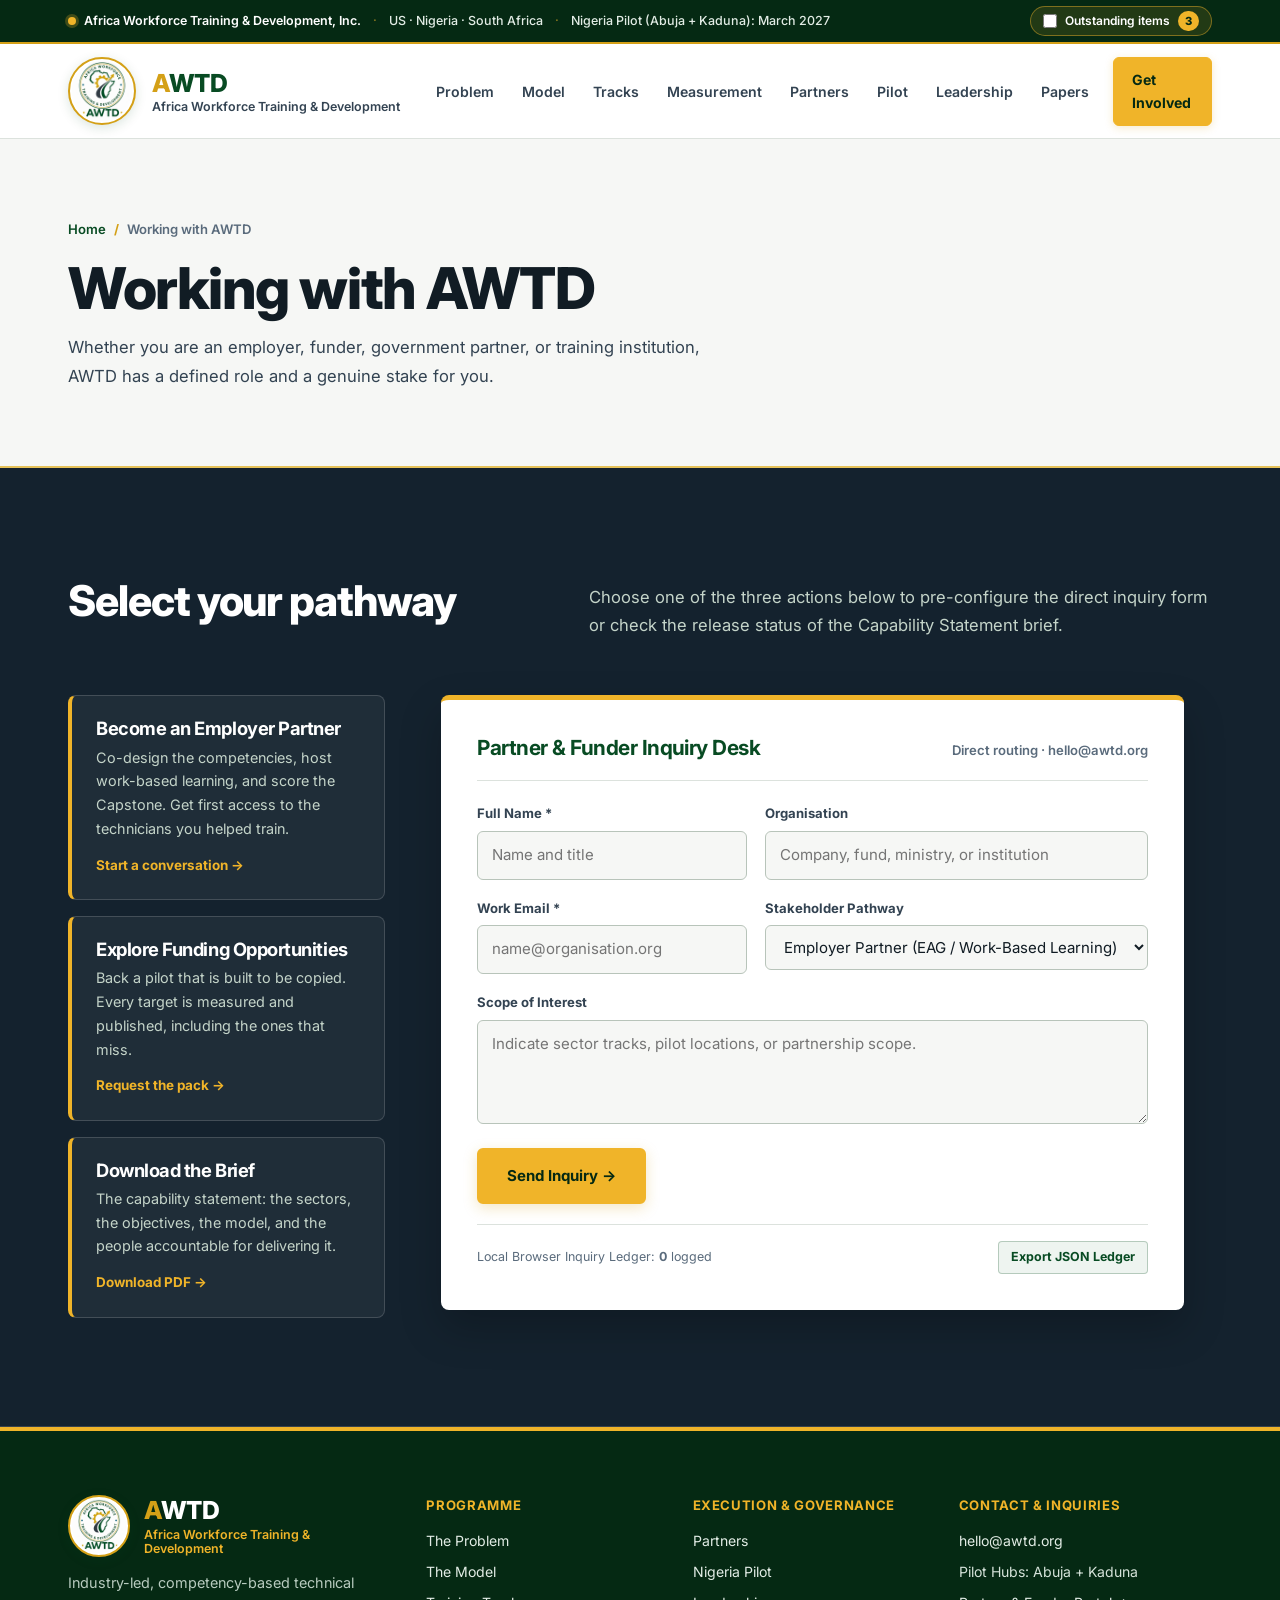
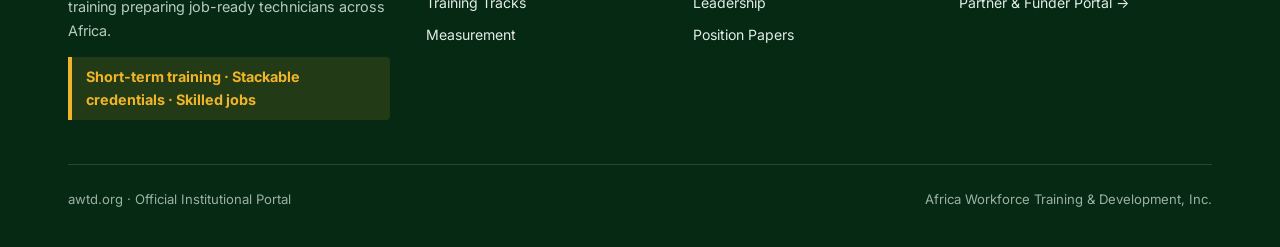
==== commit 585278ed: "Refine typography to Inter, enlarge logo, remove small labels/rules, enhance gold and green accents," ====
--- a/get-involved.html
+++ b/get-involved.html
@@ -4,11 +4,12 @@
   <meta charset="UTF-8">
   <meta name="viewport" content="width=device-width, initial-scale=1.0, viewport-fit=cover">
   <meta name="claude:viewport-fit-sides" content="cover">
-  <meta name="description" content="11 Working with AWTD — Become an Employer Partner, Explore Funding Opportunities, or Download the Brief.">
-  <title>11 Working with AWTD — AWTD | Africa Workforce Training &amp; Development</title>
+  <meta name="description" content="Working with AWTD — Become an Employer Partner, Explore Funding Opportunities, or Download the Brief.">
+  <title>Get Involved — AWTD | Africa Workforce Training &amp; Development</title>
   <link rel="icon" type="image/jpeg" href="04%20Logos/awtd-official-logo.jpg">
+  <link rel="preconnect" href="https://fonts.googleapis.com">
   <link rel="preconnect" href="https://fonts.gstatic.com" crossorigin>
-  <link rel="stylesheet" href="https://fonts.googleapis.com/css2?family=Barlow+Condensed:wght@500;600;700;800&family=Barlow:wght@400;500;600&family=IBM+Plex+Mono:wght@400;500&display=swap">
+  <link rel="stylesheet" href="https://fonts.googleapis.com/css2?family=Inter:wght@400;500;600;700;800&display=swap">
   <link rel="stylesheet" href="css/styles.css">
 </head>
 <body>
@@ -20,12 +21,12 @@
     <div class="topbar-meta">
       <span class="topbar-badge">
         <span class="topbar-dot" aria-hidden="true"></span>
-        <span>Africa Workforce Training &amp; Development, Inc.</span>
+        <span data-config="legal-name">Africa Workforce Training &amp; Development, Inc.</span>
       </span>
       <span class="topbar-sep topbar-hide-sm" aria-hidden="true">·</span>
       <span class="topbar-hide-sm">US · Nigeria · South Africa</span>
       <span class="topbar-sep topbar-hide-sm" aria-hidden="true">·</span>
-      <span class="topbar-hide-sm">Nigeria Pilot: March 2027</span>
+      <span class="topbar-hide-sm">Nigeria Pilot (<span data-config="pilot-cities">Abuja + Kaduna</span>): March 2027</span>
     </div>
     <label class="switch" title="Highlight slots awaiting final board sign-off or asset clearance">
       <input type="checkbox" id="reviewToggle" role="switch" aria-checked="false">
@@ -38,7 +39,7 @@
 <nav class="nav" aria-label="Primary Navigation">
   <div class="wrap nav-in">
     <a class="mark" href="index.html" aria-label="AWTD — Africa Workforce Training & Development Home">
-      <img class="mark-seal" src="04%20Logos/awtd-official-logo.jpg" alt="Official AWTD Logo" width="46" height="46">
+      <img class="mark-seal" src="04%20Logos/awtd-official-logo.jpg" alt="Official AWTD Logo" width="68" height="68">
       <div class="mark-text">
         <span class="mark-glyph"><em>A</em>WTD</span>
         <span class="mark-sub">Africa Workforce Training &amp; Development</span>
@@ -68,6 +69,11 @@
     <div class="wrap review-bar-in">
       <span>BOARD REVIEW MODE ACTIVE · Dashed gold borders mark slots awaiting final asset delivery or board sign-off.</span>
       <div class="review-bar-actions">
+        <div class="review-city-editor" title="Single-source pilot cities field — updates every reference across the site">
+          <label for="reviewCityInput">Pilot Cities:</label>
+          <input type="text" id="reviewCityInput" value="Abuja + Kaduna" aria-label="Edit single-source pilot cities">
+          <button type="button" class="review-city-save" id="reviewCitySaveBtn">Apply</button>
+        </div>
         <button type="button" class="review-jump-btn" id="reviewNextBtn">Next outstanding item →</button>
       </div>
     </div>
@@ -80,11 +86,9 @@
       <nav class="breadcrumb" aria-label="Breadcrumb">
         <a href="index.html">Home</a>
         <span class="breadcrumb-sep" aria-hidden="true">/</span>
-        <span aria-current="page">11 · Working with AWTD</span>
+        <span aria-current="page">Working with AWTD</span>
       </nav>
-      <p class="eyebrow">11 · Partnership Pathways</p>
-      <div class="rule"></div>
-      <h1 class="h-sec" style="font-size:clamp(2.5rem,6vw,4.3rem)">Working with AWTD</h1>
+      <h1 class="h-sec" style="font-size:clamp(2.35rem,5vw,3.6rem)">Working with AWTD</h1>
       <p class="lead">Whether you are an employer, funder, government partner, or training institution, AWTD has a defined role and a genuine stake for you.</p>
     </div>
   </header>
@@ -92,71 +96,83 @@
   <section class="band cta-band reveal" id="cta" aria-labelledby="heading-cta">
     <div class="wrap">
       <div class="sec-head">
-        <p class="eyebrow">11 / Engagement</p>
-        <div class="rule"></div>
-        <h2 class="h-sec" id="heading-cta">Select your pathway</h2>
+        <div>
+          <h2 class="h-sec" id="heading-cta">Select your pathway</h2>
+        </div>
         <p class="lead">Choose one of the three actions below to pre-configure the direct inquiry form or check the release status of the Capability Statement brief.</p>
       </div>
 
-      <div class="cta-grid pend">
-        <button type="button" class="cta-c" data-inquiry-topic="Employer Partner">
-          <span class="card-n">Pathway 01</span>
-          <h3>Become an Employer Partner</h3>
-          <p>Co-design the competencies, host work-based learning, and score the Capstone. Get first access to the technicians you helped train.</p>
-          <span class="go">Start a conversation →</span>
-        </button>
-        <button type="button" class="cta-c" data-inquiry-topic="Funding &amp; Catalytic Support">
-          <span class="card-n">Pathway 02</span>
-          <h3>Explore Funding Opportunities</h3>
-          <p>Back a pilot that is built to be copied. Every target is measured and published, including the ones that miss.</p>
-          <span class="go">Request the pack →</span>
-        </button>
-        <button type="button" class="cta-c" data-doc-id="capability-statement">
-          <span class="card-n">Pathway 03</span>
-          <h3>Download the Brief</h3>
-          <p>The capability statement: the sectors, the objectives, the model, and the people accountable for delivering it.</p>
-          <span class="go">Download PDF →</span>
-        </button>
-        <div class="pend-note" style="grid-column: 1 / -1;">DESTINATIONS OUTSTANDING · Unified inquiry form below routes directly to the single AWTD inbox (<span data-config="contact-email">hello@awtd.org</span>).</div>
-      </div>
-
-      <div class="inquiry-panel" id="inquiryPanel">
-        <div class="inquiry-head">
-          <h3>Partner &amp; Funder Inquiry</h3>
-          <span>Direct routing · <span data-config="contact-email">hello@awtd.org</span></span>
-        </div>
-        <form class="inquiry-form" id="awtdInquiryForm" novalidate>
-          <div class="form-field">
-            <label for="inquiryName">Full Name *</label>
-            <input type="text" id="inquiryName" name="name" required autocomplete="name" placeholder="Name and title">
-          </div>
-          <div class="form-field">
-            <label for="inquiryOrg">Organisation</label>
-            <input type="text" id="inquiryOrg" name="organisation" autocomplete="organization" placeholder="Company, fund, ministry, or institution">
-          </div>
-          <div class="form-field">
-            <label for="inquiryEmail">Work Email *</label>
-            <input type="email" id="inquiryEmail" name="email" required autocomplete="email" placeholder="name@organisation.org">
-          </div>
-          <div class="form-field">
-            <label for="inquiryRole">Stakeholder Pathway</label>
-            <select id="inquiryRole" name="role">
-              <option value="Employer Partner">Employer Partner (EAG / Work-Based Learning)</option>
-              <option value="Funding &amp; Catalytic Support">Funding &amp; Catalytic Support</option>
-              <option value="Government &amp; Regulatory Partner">Government &amp; Regulatory Partner</option>
-              <option value="Training Institution">Training Institution / Technical Hub</option>
-              <option value="Brief / Position Paper Request">Brief / Position Paper Request</option>
-            </select>
-          </div>
-          <div class="form-field form-field--full">
-            <label for="inquiryMessage">Scope of Interest</label>
-            <textarea id="inquiryMessage" name="message" placeholder="Indicate sector tracks, pilot locations, or partnership scope."></textarea>
-          </div>
-          <div class="form-actions">
-            <button type="submit" class="btn btn-p">Send Inquiry →</button>
-            <span class="form-status" id="inquiryStatus" role="status" aria-live="polite"></span>
-          </div>
-        </form>
+      <div class="engage-layout">
+        <div class="pend">
+          <div class="pathway-list">
+            <button type="button" class="pathway-item" data-inquiry-topic="Employer Partner">
+              <div class="pathway-body">
+                <h3>Become an Employer Partner</h3>
+                <p>Co-design the competencies, host work-based learning, and score the Capstone. Get first access to the technicians you helped train.</p>
+                <span class="pathway-go">Start a conversation →</span>
+              </div>
+            </button>
+            <button type="button" class="pathway-item" data-inquiry-topic="Funding &amp; Catalytic Support">
+              <div class="pathway-body">
+                <h3>Explore Funding Opportunities</h3>
+                <p>Back a pilot that is built to be copied. Every target is measured and published, including the ones that miss.</p>
+                <span class="pathway-go">Request the pack →</span>
+              </div>
+            </button>
+            <button type="button" class="pathway-item" data-doc-id="capability-statement">
+              <div class="pathway-body">
+                <h3>Download the Brief</h3>
+                <p>The capability statement: the sectors, the objectives, the model, and the people accountable for delivering it.</p>
+                <span class="pathway-go">Download PDF →</span>
+              </div>
+            </button>
+          </div>
+          <div class="pend-note">DESTINATIONS OUTSTANDING · Unified inquiry form below routes directly to the single AWTD inbox (<span data-config="contact-email">hello@awtd.org</span>).</div>
+        </div>
+
+        <div class="inquiry-panel" id="inquiryPanel">
+          <div class="inquiry-head">
+            <h3>Partner &amp; Funder Inquiry Desk</h3>
+            <span>Direct routing · <span data-config="contact-email">hello@awtd.org</span></span>
+          </div>
+          <form class="inquiry-form" id="awtdInquiryForm" novalidate>
+            <div class="form-field">
+              <label for="inquiryName">Full Name *</label>
+              <input type="text" id="inquiryName" name="name" required autocomplete="name" placeholder="Name and title">
+            </div>
+            <div class="form-field">
+              <label for="inquiryOrg">Organisation</label>
+              <input type="text" id="inquiryOrg" name="organisation" autocomplete="organization" placeholder="Company, fund, ministry, or institution">
+            </div>
+            <div class="form-field">
+              <label for="inquiryEmail">Work Email *</label>
+              <input type="email" id="inquiryEmail" name="email" required autocomplete="email" placeholder="name@organisation.org">
+            </div>
+            <div class="form-field">
+              <label for="inquiryRole">Stakeholder Pathway</label>
+              <select id="inquiryRole" name="role">
+                <option value="Employer Partner">Employer Partner (EAG / Work-Based Learning)</option>
+                <option value="Funding &amp; Catalytic Support">Funding &amp; Catalytic Support</option>
+                <option value="Government &amp; Regulatory Partner">Government &amp; Regulatory Partner</option>
+                <option value="Training Institution">Training Institution / Technical Hub</option>
+                <option value="Brief / Position Paper Request">Brief / Position Paper Request</option>
+              </select>
+            </div>
+            <div class="form-field form-field--full">
+              <label for="inquiryMessage">Scope of Interest</label>
+              <textarea id="inquiryMessage" name="message" placeholder="Indicate sector tracks, pilot locations, or partnership scope."></textarea>
+            </div>
+            <div class="form-actions">
+              <button type="submit" class="btn btn-p">Send Inquiry →</button>
+              <span class="form-status" id="inquiryStatus" role="status" aria-live="polite"></span>
+            </div>
+          </form>
+
+          <div class="inquiry-ledger-box">
+            <span>Local Browser Inquiry Ledger: <strong id="inquiryLedgerCount">0</strong> logged</span>
+            <button type="button" class="ledger-export-btn" id="exportInquiriesBtn">Export JSON Ledger</button>
+          </div>
+        </div>
       </div>
     </div>
   </section>
@@ -179,7 +195,7 @@
     <div class="foot-in">
       <div class="foot-brand">
         <div class="foot-brand-mark">
-          <img class="mark-seal" src="04%20Logos/awtd-official-logo.jpg" alt="Official AWTD Logo" width="54" height="54">
+          <img class="mark-seal" src="04%20Logos/awtd-official-logo.jpg" alt="Official AWTD Logo" width="62" height="62">
           <div class="mark-text">
             <span class="mark-glyph"><em>A</em>WTD</span>
             <span class="mark-sub">Africa Workforce Training &amp; Development</span>
@@ -190,25 +206,25 @@
       </div>
 
       <div class="foot-meta">
-        <b>Architecture</b>
-        <a href="problem.html">01 · The Problem</a><br>
-        <a href="model.html">02 · The Model</a><br>
-        <a href="tracks.html">04 · Training Tracks</a><br>
-        <a href="measurement.html">05 · Measurement</a>
+        <b>Programme</b>
+        <a href="problem.html">The Problem</a>
+        <a href="model.html">The Model</a>
+        <a href="tracks.html">Training Tracks</a>
+        <a href="measurement.html">Measurement</a>
       </div>
 
       <div class="foot-meta">
         <b>Execution &amp; Governance</b>
-        <a href="partners.html">07 · Partners</a><br>
-        <a href="pilot.html">08 · Nigeria Pilot</a><br>
-        <a href="leadership.html">09 · Leadership</a><br>
-        <a href="papers.html">10 · Position Papers</a>
+        <a href="partners.html">Partners</a>
+        <a href="pilot.html">Nigeria Pilot</a>
+        <a href="leadership.html">Leadership</a>
+        <a href="papers.html">Position Papers</a>
       </div>
 
       <div class="foot-meta pend">
         <b>Contact &amp; Inquiries</b>
-        <a href="mailto:hello@awtd.org" data-config="contact-email">hello@awtd.org</a><br>
-        <span>Pilot Hubs: <span data-config="pilot-cities">Abuja + Kaduna</span></span><br>
+        <a href="mailto:hello@awtd.org" data-config="contact-email">hello@awtd.org</a>
+        <span>Pilot Hubs: <span data-config="pilot-cities">Abuja + Kaduna</span></span>
         <a href="get-involved.html">Partner &amp; Funder Portal →</a>
         <div class="pend-note">AWAITING · Final public contact details to be confirmed prior to launch.</div>
       </div>
--- a/css/styles.css
+++ b/css/styles.css
@@ -1,245 +1,581 @@
 /* ==========================================================================
    AWTD — Africa Workforce Training & Development
-   Executive Corporate & Institutional Design System (css/styles.css)
-   Visual Identity: Official AWTD Emblem Palette (Navy, Forest Green & Gold)
+   Refined Design System & Multi-Page Architecture (css/styles.css)
+   ==========================================================================
+   1. TYPOGRAPHY: Clean, conventional, professional sans-serif ('Inter', Arial)
+   2. PALETTE: Derived from the official AWTD seal — Prominent Golden-Yellow
+      (#F0B429 / #D4A017) & Core Heritage Green (#084B23 / #063519) on
+      clean neutral grounds (#FFFFFF, #F6F7F5, #EEF4F0).
+   3. NO ORNAMENTAL RULES OR NUMBERED EYEBROW LABELS.
+   4. ENLARGED HEADER LOGO (68px desktop / 56px mobile, uncropped & unstretched).
    ========================================================================== */
 
 :root {
-  /* Core Institutional Grounds */
-  --navy: #0A182E;
-  --navy-mid: #102341;
-  --navy-lift: #162E54;
-  --navy-card: #0E1F3A;
-
-  /* Official AWTD Logo Brand Colors (Forest Green, Harvest Gold, Cerulean) */
-  --green: #0B4F28;
-  --green-mid: #126B38;
-  --green-bright: #1B8A4B;
-  --green-soft: rgba(18, 107, 56, 0.18);
-  --green-border: rgba(27, 138, 75, 0.42);
-
-  --gold: #F0B429;
-  --gold-dim: #C8941E;
-  --gold-deep: #8A640F;
-  --gold-soft: rgba(240, 180, 41, 0.14);
-
-  --accent: #29B6F0;
-  --cerulean: #0F5C7E;
-
-  /* Typography & Surface Neutrals */
-  --white: #FFFFFF;
-  --off-white: #F4F7F6;
-  --off-white-alt: #EAEFEC;
-  --text: #DCE5F0;
-  --muted: #8FA5BE;
-  --ink: #0A182E;
-  --ink-soft: #3D4F68;
-  --ink-muted: #5E718A;
-
-  /* Structural Hairlines & Shadows */
-  --line: rgba(143, 165, 190, 0.18);
-  --line-strong: rgba(143, 165, 190, 0.34);
-  --line-light: #D5E0DC;
-  --shadow-sm: 0 4px 16px rgba(6, 15, 30, 0.18);
-  --shadow-md: 0 14px 36px rgba(6, 15, 30, 0.28);
-  --shadow-light: 0 10px 28px rgba(10, 24, 46, 0.06);
-
-  /* Typography Families */
-  --f-display: 'Barlow Condensed', "Haettenschweiler", "Arial Narrow", sans-serif;
-  --f-body: 'Barlow', -apple-system, BlinkMacSystemFont, "Segoe UI", Roboto, sans-serif;
-  --f-mono: 'IBM Plex Mono', ui-monospace, "SFMono-Regular", Menlo, monospace;
-
-  /* Spacing & Transitions */
-  --gut: max(20px, env(safe-area-inset-left, 0px));
-  --gutr: max(20px, env(safe-area-inset-right, 0px));
-  --radius-sm: 4px;
-  --radius-md: 8px;
-  --ease-out: cubic-bezier(0.22, 1, 0.36, 1);
-  color-scheme: dark;
-}
-
+  /* ---- Clean Neutral Grounds ---- */
+  --bg-canvas:        #FFFFFF;
+  --bg-stone:         #F6F7F5;
+  --bg-sage:          #EEF4F0;
+  --bg-forest:        #073B1C;
+  --bg-forest-deep:   #052913;
+  --bg-slate:         #14222E;
+  --bg-gold-soft:     #FEF9EC;
+
+  /* ---- Core AWTD Brand Colors (Logo-Derived: Prominent Gold + Core Green) ---- */
+  --forest:           #084B23;
+  --forest-mid:       #0C6330;
+  --forest-bright:    #15803D;
+  --gold:             #D4A017;
+  --gold-bright:      #F0B429;
+  --gold-hover:       #E0A312;
+  --gold-deep:        #8F6800;
+  --gold-tint:        #FDF4DC;
+  --gold-border:      #E6C259;
+  --slate:            #1E2C3A;
+  --cerulean:         #0F5C7E;
+
+  /* ---- Legacy Variable Aliases ---- */
+  --green:            #084B23;
+  --green-dark:       #063519;
+  --green-mid:        #0C6330;
+  --green-tint:       #EEF4F0;
+  --navy:             #14222E;
+  --navy-mid:         #1E2C3A;
+  --white:            #FFFFFF;
+  --off:              #F6F7F5;
+
+  /* ---- Accessible Typography Hierarchy Colors ---- */
+  --ink:              #111C24;
+  --ink-secondary:    #334352;
+  --ink-muted:        #5A6B7C;
+  --ink-on-dark:      #F7F9F8;
+  --ink-muted-dark:   #C4D4C9;
+
+  /* ---- Structural Hairlines ---- */
+  --line:             #DCE2DD;
+  --line-strong:      #B8C4BA;
+  --line-dark:        rgba(255, 255, 255, 0.15);
+
+  /* ---- Conventional Professional Sans-Serif Typography (Inter / Arial) ---- */
+  --f-disp:           'Inter', Arial, -apple-system, BlinkMacSystemFont, 'Segoe UI', Roboto, sans-serif;
+  --f-body:           'Inter', Arial, -apple-system, BlinkMacSystemFont, 'Segoe UI', Roboto, sans-serif;
+  --f-mono:           'Inter', Arial, -apple-system, BlinkMacSystemFont, 'Segoe UI', Roboto, sans-serif;
+
+  /* ---- Layout & Spacing ---- */
+  --wrap-max:         1240px;
+  --band-pad:         clamp(68px, 8.5vw, 112px);
+  --ease-out:         cubic-bezier(0.16, 1, 0.3, 1);
+}
+
+/* ---- Reset & Base ---- */
 *, *::before, *::after {
   box-sizing: border-box;
+  margin: 0;
+  padding: 0;
 }
 
 html {
   scroll-behavior: smooth;
-  scroll-padding-top: 84px;
+  font-size: 16px;
 }
 
 body {
-  margin: 0;
-  background: var(--navy);
-  color: var(--text);
+  background-color: var(--bg-canvas);
+  color: var(--ink);
   font-family: var(--f-body);
-  font-size: 16px;
-  line-height: 1.64;
+  font-size: 1rem;
+  line-height: 1.65;
   -webkit-font-smoothing: antialiased;
   -moz-osx-font-smoothing: grayscale;
   overflow-x: hidden;
 }
 
-img {
+img, svg {
   max-width: 100%;
+  height: auto;
   display: block;
-}
-
-h1, h2, h3, h4 {
-  font-family: var(--f-display);
-  font-weight: 700;
-  line-height: 1.05;
-  letter-spacing: -0.01em;
-  text-wrap: balance;
-  margin: 0;
-}
-
-p {
-  margin: 0;
 }
 
 a {
   color: inherit;
-}
-
-:focus-visible {
-  outline: 2px solid var(--gold);
-  outline-offset: 3px;
-  border-radius: 2px;
-}
-
-/* ---- Accessibility Skip Link ---- */
+  transition: color 0.2s ease, background-color 0.2s ease, border-color 0.2s ease, transform 0.2s ease, box-shadow 0.2s ease;
+}
+
+button, input, select, textarea {
+  font: inherit;
+}
+
+/* Accessibility Skip Link */
 .skip-link {
   position: absolute;
   top: -100px;
   left: 16px;
-  z-index: 200;
-  background: var(--gold);
-  color: var(--navy);
-  font-family: var(--f-mono);
+  background: var(--gold-bright);
+  color: var(--bg-forest-deep);
+  padding: 10px 18px;
+  font-weight: 700;
+  font-size: 0.875rem;
+  z-index: 9999;
+  text-decoration: none;
+  border-radius: 4px;
+}
+.skip-link:focus {
+  top: 12px;
+}
+
+:focus-visible {
+  outline: 2px solid var(--gold-bright);
+  outline-offset: 3px;
+}
+
+/* ---- Hide Decorative Rules & Unnecessary Small Labels ---- */
+.rule {
+  display: none !important;
+}
+
+.eyebrow {
+  display: none !important;
+}
+
+/* ---- Layout Containers & Section Bands ---- */
+.wrap {
+  max-width: var(--wrap-max);
+  margin: 0 auto;
+  padding: 0 clamp(20px, 4.5vw, 48px);
+}
+
+.band {
+  padding: var(--band-pad) 0;
+  background-color: var(--bg-canvas);
+  border-bottom: 1px solid var(--line);
+  position: relative;
+}
+
+.band--stone,
+.band--light {
+  background-color: var(--bg-stone);
+}
+
+.band--sage,
+.band--mid {
+  background-color: var(--bg-sage);
+}
+
+.band--forest {
+  background-color: var(--bg-forest);
+  color: var(--ink-on-dark);
+  border-bottom-color: var(--line-dark);
+}
+
+.band--slate,
+.cta-band {
+  background-color: var(--bg-slate);
+  color: var(--ink-on-dark);
+  border-bottom-color: var(--line-dark);
+}
+
+/* ---- Consistent Sans-Serif Typography Hierarchy ---- */
+h1, h2, h3, h4 {
+  font-family: var(--f-disp);
+  color: var(--ink);
+  font-weight: 700;
+  letter-spacing: -0.025em;
+  line-height: 1.15;
+}
+
+.band--forest h1, .band--forest h2, .band--forest h3, .band--forest h4,
+.band--slate h1, .band--slate h2, .band--slate h3, .band--slate h4,
+.cta-band h1, .cta-band h2, .cta-band h3, .cta-band h4 {
+  color: #FFFFFF;
+}
+
+h1 {
+  font-size: clamp(2.35rem, 4.6vw, 3.75rem);
+  font-weight: 800;
+  line-height: 1.08;
+  letter-spacing: -0.03em;
+}
+
+h1 span,
+h1 em {
+  display: block;
+  font-style: normal;
+  color: var(--forest);
+  margin-top: 6px;
+  position: relative;
+}
+
+.h-sec {
+  font-size: clamp(1.85rem, 3.4vw, 2.65rem);
+  font-weight: 800;
+  letter-spacing: -0.025em;
+  margin-bottom: 14px;
+}
+
+.lead {
+  font-size: clamp(1.04rem, 1.3vw, 1.16rem);
+  line-height: 1.7;
+  color: var(--ink-secondary);
+  max-width: 68ch;
+}
+
+.band--forest .lead,
+.band--slate .lead,
+.cta-band .lead {
+  color: var(--ink-muted-dark);
+}
+
+/* Section Header Layout */
+.sec-head {
+  display: grid;
+  grid-template-columns: 1fr;
+  gap: 10px;
+  margin-bottom: clamp(36px, 5vw, 56px);
+}
+
+@media (min-width: 920px) {
+  .sec-head {
+    grid-template-columns: minmax(280px, 0.95fr) minmax(380px, 1.25fr);
+    align-items: end;
+    gap: 48px;
+  }
+  .sec-head > .h-sec {
+    margin-bottom: 0;
+  }
+  .sec-head > .lead {
+    margin-top: 0;
+  }
+}
+
+/* ---- Buttons (Prominent Gold & Core Green) ---- */
+.btns {
+  display: flex;
+  gap: 14px;
+  flex-wrap: wrap;
+  margin-top: 28px;
+}
+
+.btn {
+  display: inline-flex;
+  align-items: center;
+  justify-content: center;
+  gap: 10px;
+  font-family: var(--f-body);
+  font-size: 0.94rem;
+  font-weight: 700;
+  padding: 14px 28px;
+  border-radius: 6px;
+  text-decoration: none;
+  cursor: pointer;
+  border: 2px solid transparent;
+  transition: background-color 0.22s var(--ease-out), color 0.22s var(--ease-out), border-color 0.22s var(--ease-out), transform 0.22s var(--ease-out), box-shadow 0.22s var(--ease-out);
+}
+
+/* Primary Button: Prominent AWTD Golden-Yellow with Deep Forest contrast */
+.btn-p {
+  background-color: var(--gold-bright);
+  color: var(--bg-forest-deep);
+  border-color: var(--gold-bright);
+  box-shadow: 0 4px 14px rgba(212, 160, 23, 0.25);
+}
+
+.btn-p:hover {
+  background-color: var(--forest);
+  border-color: var(--forest);
+  color: #FFFFFF;
+  transform: translateY(-2px);
+  box-shadow: 0 8px 20px rgba(8, 75, 35, 0.25);
+}
+
+/* Secondary Button: Core AWTD Green outline with Gold/Green hover */
+.btn-s {
+  background-color: #FFFFFF;
+  color: var(--forest);
+  border-color: var(--forest);
+}
+
+.btn-s:hover {
+  background-color: var(--gold-tint);
+  border-color: var(--gold);
+  color: var(--bg-forest-deep);
+  transform: translateY(-2px);
+}
+
+.band--forest .btn-s,
+.band--slate .btn-s,
+.cta-band .btn-s {
+  background-color: rgba(255, 255, 255, 0.06);
+  color: #FFFFFF;
+  border-color: rgba(240, 180, 41, 0.55);
+}
+
+.band--forest .btn-s:hover,
+.band--slate .btn-s:hover,
+.cta-band .btn-s:hover {
+  background-color: var(--gold-bright);
+  color: var(--bg-forest-deep);
+  border-color: var(--gold-bright);
+}
+
+/* ==========================================================================
+   INSTITUTIONAL TOP BAR & PRIMARY NAVIGATION (ENLARGED LOGO)
+   ========================================================================== */
+.topbar {
+  background-color: var(--bg-forest-deep);
+  color: #E2ECE5;
+  border-bottom: 2px solid var(--gold);
+  font-size: 0.78rem;
+  font-weight: 500;
+}
+
+.topbar-in {
+  display: flex;
+  align-items: center;
+  justify-content: space-between;
+  gap: 16px;
+  min-height: 42px;
+  padding-top: 6px;
+  padding-bottom: 6px;
+  flex-wrap: wrap;
+}
+
+.topbar-meta {
+  display: flex;
+  align-items: center;
+  gap: 12px;
+  flex-wrap: wrap;
+}
+
+.topbar-badge {
+  display: inline-flex;
+  align-items: center;
+  gap: 8px;
+  color: #FFFFFF;
+  font-weight: 600;
+}
+
+.topbar-dot {
+  width: 8px;
+  height: 8px;
+  border-radius: 50%;
+  background-color: var(--gold-bright);
+  box-shadow: 0 0 0 3px rgba(240, 180, 41, 0.25);
+}
+
+.topbar-sep {
+  color: rgba(240, 180, 41, 0.55);
+}
+
+/* Outstanding Items Toggle */
+.switch {
+  display: inline-flex;
+  align-items: center;
+  gap: 8px;
+  cursor: pointer;
+  user-select: none;
+  color: #FFFFFF;
+  padding: 4px 12px;
+  border: 1px solid rgba(240, 180, 41, 0.45);
+  background: rgba(240, 180, 41, 0.12);
+  border-radius: 999px;
   font-size: 0.75rem;
   font-weight: 600;
-  letter-spacing: 0.08em;
-  text-transform: uppercase;
-  padding: 10px 16px;
+  transition: background-color 0.2s ease, border-color 0.2s ease;
+}
+
+.switch:hover {
+  border-color: var(--gold-bright);
+  background: rgba(240, 180, 41, 0.22);
+}
+
+.switch input {
+  accent-color: var(--gold-bright);
+  width: 14px;
+  height: 14px;
+  cursor: pointer;
+}
+
+.switch-count {
+  background: var(--gold-bright);
+  color: var(--bg-forest-deep);
+  font-weight: 800;
+  padding: 1px 7px;
+  border-radius: 999px;
+  font-size: 0.7rem;
+}
+
+/* Sticky Navigation with Noticeably Enlarged Official Logo */
+.nav {
+  position: sticky;
+  top: 0;
+  z-index: 120;
+  background-color: rgba(255, 255, 255, 0.98);
+  backdrop-filter: blur(10px);
+  border-bottom: 1px solid var(--line);
+  transition: box-shadow 0.25s ease, border-color 0.25s ease;
+}
+
+.nav.is-scrolled {
+  box-shadow: 0 8px 28px rgba(17, 28, 36, 0.08);
+  border-bottom-color: var(--gold-border);
+}
+
+.nav-in {
+  display: flex;
+  align-items: center;
+  justify-content: space-between;
+  min-height: 94px;
+  padding-top: 10px;
+  padding-bottom: 10px;
+  gap: 24px;
+}
+
+.mark {
+  display: inline-flex;
+  align-items: center;
+  gap: 16px;
   text-decoration: none;
-  border-radius: var(--radius-sm);
-  transition: top 0.2s var(--ease-out);
-}
-
-.skip-link:focus {
-  top: 12px;
-}
-
-/* ---- Layout Containers & Section Bands ---- */
-.wrap {
-  max-width: 1200px;
-  margin: 0 auto;
-  padding-left: var(--gut);
-  padding-right: var(--gutr);
-}
-
-.band {
-  padding-block: clamp(68px, 8vw, 112px);
+  flex-shrink: 0;
+}
+
+/* Enlarged Header Logo — Unstretched, Uncropped, Proportional */
+.mark-seal {
+  width: 68px !important;
+  height: 68px !important;
+  object-fit: contain;
+  border-radius: 50%;
+  border: 2px solid var(--gold);
+  background-color: #FFFFFF;
+  padding: 2px;
+  box-shadow: 0 3px 12px rgba(8, 75, 35, 0.14);
+  flex-shrink: 0;
+  transition: transform 0.25s var(--ease-out), border-color 0.25s ease;
+}
+
+.mark:hover .mark-seal {
+  transform: scale(1.04);
+  border-color: var(--forest);
+}
+
+.mark-text {
+  display: flex;
+  flex-direction: column;
+  line-height: 1.15;
+}
+
+.mark-glyph {
+  font-family: var(--f-disp);
+  font-weight: 800;
+  font-size: 1.55rem;
+  letter-spacing: -0.02em;
+  color: var(--forest);
+}
+
+.mark-glyph em {
+  color: var(--gold);
+  font-style: normal;
+}
+
+.mark-sub {
+  font-family: var(--f-body);
+  font-size: 0.78rem;
+  font-weight: 600;
+  color: var(--ink-secondary);
+  margin-top: 3px;
+}
+
+.nav-links {
+  display: flex;
+  align-items: center;
+  gap: 4px;
+}
+
+.nav-links a {
+  font-family: var(--f-body);
+  font-size: 0.88rem;
+  font-weight: 600;
+  color: var(--ink-secondary);
+  text-decoration: none;
+  padding: 9px 12px;
+  border-radius: 6px;
   position: relative;
 }
 
-.band--light {
-  background: var(--off-white);
-  color: var(--ink);
-}
-
-.band--mid {
-  background: var(--navy-mid);
-  border-top: 1px solid var(--line);
-  border-bottom: 1px solid var(--line);
-}
-
-.band--light h1,
-.band--light h2,
-.band--light h3,
-.band--light h4 {
-  color: var(--ink);
-}
-
-.band--light .eyebrow {
-  color: var(--green);
-}
-
-.band--light .lead {
-  color: var(--ink-soft);
-}
-
-.sec-head {
-  display: flex;
+.nav-links a:hover,
+.nav-links a.is-active {
+  color: var(--forest);
+  background-color: var(--bg-sage);
+}
+
+.nav-links a.is-active::after {
+  content: '';
+  position: absolute;
+  left: 12px;
+  right: 12px;
+  bottom: 4px;
+  height: 2.5px;
+  background-color: var(--gold-bright);
+  border-radius: 2px;
+}
+
+.nav-links a.nav-cta {
+  background-color: var(--gold-bright);
+  color: var(--bg-forest-deep);
+  font-weight: 700;
+  padding: 10px 18px;
+  margin-left: 8px;
+  border: 1.5px solid var(--gold-bright);
+  box-shadow: 0 2px 8px rgba(212, 160, 23, 0.22);
+}
+
+.nav-links a.nav-cta:hover {
+  background-color: var(--forest);
+  border-color: var(--forest);
+  color: #FFFFFF;
+}
+
+.nav-links a.nav-cta::after {
+  display: none;
+}
+
+/* Mobile Menu Button */
+.nav-toggle {
+  display: none;
+  background: transparent;
+  border: 1.5px solid var(--line-strong);
+  border-radius: 6px;
+  width: 44px;
+  height: 44px;
+  align-items: center;
+  justify-content: center;
   flex-direction: column;
-  align-items: flex-start;
-  max-width: 760px;
-}
-
-.eyebrow {
-  font-family: var(--f-mono);
-  font-size: 0.72rem;
-  font-weight: 500;
-  letter-spacing: 0.16em;
-  text-transform: uppercase;
-  color: var(--gold);
-  margin: 0 0 12px;
-  display: inline-flex;
-  align-items: center;
-  gap: 8px;
-}
-
-.h-sec {
-  font-size: clamp(2.15rem, 4.8vw, 3.35rem);
-  color: var(--white);
-}
-
-.lead {
-  max-width: 64ch;
-  margin-top: 18px;
-  color: var(--muted);
-  font-size: 1.06rem;
-  line-height: 1.68;
-}
-
-/* Dual-tone brand rule inspired by the AWTD logo (Harvest Gold + Forest Green) */
-.rule {
-  height: 3px;
-  width: 64px;
-  background: linear-gradient(90deg, var(--gold) 0%, var(--gold) 62%, var(--green-bright) 62%, var(--green-bright) 100%);
-  margin: 0 0 22px;
-  border-radius: 2px;
-}
-
-.band--light .rule {
-  background: linear-gradient(90deg, var(--green) 0%, var(--green) 62%, var(--gold) 62%, var(--gold) 100%);
-}
-
-/* ---- Subtle Scroll Reveal Animations ---- */
-.reveal {
-  opacity: 0;
-  transform: translateY(16px);
-  transition: opacity 0.55s var(--ease-out), transform 0.55s var(--ease-out);
-}
-
-.reveal.is-visible {
-  opacity: 1;
-  transform: translateY(0);
-}
-
-/* ---- Institutional Top Utility Strip ---- */
-.topbar {
-  background: #061020;
-  border-bottom: 1px solid var(--line);
-  font-family: var(--f-mono);
-  font-size: 0.66rem;
-  letter-spacing: 0.08em;
-  text-transform: uppercase;
-  color: var(--muted);
-  padding-block: 7px;
-}
-
-.topbar-in {
+  gap: 5px;
+  cursor: pointer;
+}
+
+.nav-toggle-bar {
+  width: 20px;
+  height: 2px;
+  background-color: var(--ink);
+  transition: transform 0.2s ease, opacity 0.2s ease;
+}
+
+/* Review Bar & Live Config Editor */
+.review-bar {
+  display: none;
+  background-color: var(--gold-tint);
+  color: #593E00;
+  border-top: 1px solid var(--gold-border);
+  border-bottom: 2px solid var(--gold);
+  font-size: 0.8rem;
+  font-weight: 600;
+  padding: 10px 0;
+}
+
+body.review .review-bar {
+  display: block;
+}
+
+.review-bar-in {
   display: flex;
   align-items: center;
   justify-content: space-between;
@@ -247,1309 +583,1068 @@
   flex-wrap: wrap;
 }
 
-.topbar-meta {
-  display: flex;
-  align-items: center;
-  gap: 16px;
+.review-bar-actions {
+  display: flex;
+  align-items: center;
+  gap: 12px;
   flex-wrap: wrap;
 }
 
-.topbar-badge {
+.review-city-editor {
   display: inline-flex;
   align-items: center;
   gap: 6px;
-  color: var(--text);
-}
-
-.topbar-dot {
-  width: 6px;
-  height: 6px;
+  background: #FFFFFF;
+  border: 1px solid var(--gold);
+  border-radius: 4px;
+  padding: 3px 8px;
+}
+
+.review-city-editor label {
+  font-size: 0.72rem;
+  font-weight: 700;
+  color: var(--ink-secondary);
+}
+
+.review-city-editor input {
+  border: 1px solid var(--line);
+  border-radius: 3px;
+  padding: 3px 8px;
+  font-size: 0.78rem;
+  color: var(--ink);
+  width: 145px;
+}
+
+.review-city-save,
+.review-jump-btn {
+  background: var(--forest);
+  color: #FFFFFF;
+  border: none;
+  border-radius: 4px;
+  padding: 5px 12px;
+  font-size: 0.74rem;
+  font-weight: 700;
+  cursor: pointer;
+}
+
+.review-city-save:hover,
+.review-jump-btn:hover {
+  background: var(--bg-forest-deep);
+}
+
+/* Outstanding Items (.pend) Highlighting */
+.pend-note {
+  display: none;
+  margin-top: 14px;
+  padding: 11px 15px;
+  background-color: var(--gold-tint);
+  border-left: 4px solid var(--gold);
+  color: #5C4000;
+  font-size: 0.8rem;
+  font-weight: 600;
+  line-height: 1.5;
+  border-radius: 0 4px 4px 0;
+}
+
+body.review .pend {
+  outline: 2px dashed var(--gold);
+  outline-offset: 6px;
+  position: relative;
+}
+
+body.review .pend-note {
+  display: block;
+}
+
+/* ==========================================================================
+   HERO & SUBPAGE HEROES
+   ========================================================================== */
+.hero {
+  padding: clamp(48px, 6.5vw, 84px) 0 0;
+  background-color: var(--bg-canvas);
+  border-bottom: 1px solid var(--line);
+}
+
+.hero-editorial {
+  display: grid;
+  grid-template-columns: 1.1fr 0.9fr;
+  gap: clamp(32px, 5vw, 64px);
+  align-items: center;
+  padding-bottom: clamp(44px, 6vw, 72px);
+}
+
+.hero-kicker {
+  display: inline-flex;
+  align-items: center;
+  gap: 10px;
+  padding: 6px 14px;
+  background-color: var(--gold-tint);
+  border: 1px solid var(--gold-border);
+  border-radius: 999px;
+  margin-bottom: 20px;
+  font-size: 0.78rem;
+  font-weight: 700;
+  color: #6B4C00;
+}
+
+.hero-kicker-dot {
+  width: 8px;
+  height: 8px;
   border-radius: 50%;
-  background: var(--green-bright);
-  box-shadow: 0 0 0 2px rgba(27, 138, 75, 0.25);
-}
-
-.topbar-sep {
-  color: var(--line-strong);
-}
-
-/* ---- Primary Sticky Navigation ---- */
-.nav {
-  position: sticky;
-  top: env(safe-area-inset-top, 0px);
-  z-index: 100;
-  background: rgba(10, 24, 46, 0.95);
-  backdrop-filter: blur(12px);
-  -webkit-backdrop-filter: blur(12px);
-  border-bottom: 1px solid var(--line);
-  transition: border-color 0.25s var(--ease-out), box-shadow 0.25s var(--ease-out);
-}
-
-.nav.is-scrolled {
-  border-bottom-color: var(--line-strong);
-  box-shadow: 0 12px 32px rgba(4, 10, 22, 0.48);
-}
-
-.nav-in {
+  background-color: var(--forest);
+}
+
+.hero-lead {
+  font-size: clamp(1.06rem, 1.35vw, 1.18rem);
+  line-height: 1.72;
+  color: var(--ink-secondary);
+  margin-top: 20px;
+  max-width: 60ch;
+}
+
+.strap {
+  font-size: 0.85rem;
+  font-weight: 700;
+  color: var(--forest);
+  margin-top: 22px;
+  padding: 8px 14px;
+  border-left: 4px solid var(--gold-bright);
+  background-color: var(--bg-sage);
+  display: inline-block;
+  border-radius: 0 4px 4px 0;
+}
+
+/* Hero Documentary Visual Plate */
+.hero-frame {
+  position: relative;
+}
+
+.hero-plate {
+  background-color: var(--bg-stone);
+  border: 1px solid var(--line-strong);
+  border-top: 4px solid var(--gold-bright);
+  border-radius: 8px;
+  padding: 12px;
+  box-shadow: 0 14px 34px rgba(17, 28, 36, 0.08);
+}
+
+.hero-photo {
+  width: 100%;
+  aspect-ratio: 16 / 10.5;
+  object-fit: cover;
+  border-radius: 4px;
+}
+
+.hero-caption-bar {
   display: flex;
   align-items: center;
   justify-content: space-between;
   gap: 16px;
-  min-height: 72px;
-  padding-block: 10px;
-}
-
-/* Official Logo Lockup — Unaltered Proportions & Colors */
-.mark {
-  display: flex;
-  align-items: center;
+  padding: 14px 6px 4px;
+}
+
+.hero-caption-meta strong {
+  display: block;
+  font-size: 0.92rem;
+  font-weight: 700;
+  color: var(--ink);
+}
+
+.hero-caption-meta span {
+  font-size: 0.78rem;
+  color: var(--ink-muted);
+}
+
+.hero-seal-badge {
+  width: 56px;
+  height: 56px;
+  border-radius: 50%;
+  object-fit: contain;
+  border: 2px solid var(--gold);
+  background: #FFFFFF;
+  padding: 2px;
+  flex-shrink: 0;
+}
+
+/* 4-Column Key Programme Statistics Ledger (Gold & Green Accents) */
+.stats-ledger,
+.stats {
+  display: grid;
+  grid-template-columns: repeat(4, 1fr);
+  border-top: 3px solid var(--gold-bright);
+  background-color: var(--bg-forest);
+  color: #FFFFFF;
+  border-radius: 8px 8px 0 0;
+  overflow: hidden;
+}
+
+.page-hero .stats {
+  margin-top: 36px;
+  border-radius: 8px;
+  box-shadow: 0 10px 26px rgba(8, 75, 35, 0.14);
+}
+
+.stat-cell,
+.stat {
+  padding: 26px 24px;
+  border-right: 1px solid rgba(255, 255, 255, 0.14);
+  display: flex;
+  flex-direction: column;
+  justify-content: space-between;
+  transition: background-color 0.25s ease;
+}
+
+.stat-cell:hover,
+.stat:hover {
+  background-color: rgba(240, 180, 41, 0.1);
+}
+
+.stat-cell:last-child,
+.stat:last-child {
+  border-right: none;
+}
+
+.stat-index {
+  display: none;
+}
+
+.stat-cell b,
+.stat b {
+  font-family: var(--f-disp);
+  font-size: clamp(2.1rem, 3.4vw, 2.85rem);
+  font-weight: 800;
+  color: var(--gold-bright);
+  line-height: 1.05;
+  letter-spacing: -0.03em;
+  margin-bottom: 6px;
+}
+
+.stat-cell span:last-child,
+.stat span {
+  font-size: 0.88rem;
+  font-weight: 500;
+  color: #E5EFE8;
+}
+
+/* Subpage Hero */
+.page-hero {
+  background-color: var(--bg-stone);
+  padding: clamp(44px, 6vw, 76px) 0;
+  border-bottom: 2px solid var(--gold-border);
+}
+
+.breadcrumb {
+  display: inline-flex;
+  align-items: center;
+  gap: 8px;
+  font-size: 0.82rem;
+  font-weight: 600;
+  color: var(--ink-muted);
+  margin-bottom: 16px;
+}
+
+.breadcrumb a {
+  color: var(--forest);
+  text-decoration: none;
+}
+
+.breadcrumb a:hover {
+  color: var(--gold-deep);
+  text-decoration: underline;
+}
+
+.breadcrumb-sep {
+  color: var(--gold);
+  font-weight: 700;
+}
+
+/* ==========================================================================
+   SECTION 01 · THE PROBLEM
+   ========================================================================== */
+.problem-layout {
+  display: grid;
+  grid-template-columns: 0.9fr 1.1fr;
+  gap: clamp(32px, 5vw, 56px);
+  align-items: start;
+}
+
+.problem-callout {
+  margin-top: 28px;
+  padding: 24px;
+  background-color: var(--bg-canvas);
+  border: 1px solid var(--line);
+  border-left: 5px solid var(--gold-bright);
+  border-radius: 6px;
+  box-shadow: 0 6px 18px rgba(17, 28, 36, 0.04);
+}
+
+.problem-callout-label {
+  display: block;
+  font-size: 0.78rem;
+  font-weight: 700;
+  text-transform: uppercase;
+  letter-spacing: 0.05em;
+  color: var(--forest);
+  margin-bottom: 6px;
+}
+
+.problem-callout strong {
+  font-size: 2.5rem;
+  font-weight: 800;
+  color: var(--forest);
+  line-height: 1;
+  display: block;
+  margin-bottom: 8px;
+}
+
+.problem-callout p {
+  font-size: 0.92rem;
+  color: var(--ink-secondary);
+}
+
+/* Interactive Dimension Filter Pills */
+.contrast-controls,
+.contrast-toolbar {
+  margin-bottom: 18px;
+}
+
+.contrast-controls,
+.contrast-filters {
+  display: flex;
+  flex-wrap: wrap;
+  gap: 8px;
+}
+
+.filter-btn,
+.contrast-btn {
+  background-color: var(--bg-canvas);
+  color: var(--ink-secondary);
+  border: 1px solid var(--line-strong);
+  border-radius: 6px;
+  padding: 8px 14px;
+  font-size: 0.82rem;
+  font-weight: 600;
+  cursor: pointer;
+  transition: all 0.2s ease;
+}
+
+.filter-btn:hover,
+.contrast-btn:hover {
+  border-color: var(--gold);
+  background-color: var(--gold-tint);
+  color: var(--bg-forest-deep);
+}
+
+.filter-btn.is-active,
+.contrast-btn.is-active {
+  background-color: var(--forest);
+  color: #FFFFFF;
+  border-color: var(--forest);
+  box-shadow: 0 3px 10px rgba(8, 75, 35, 0.2);
+}
+
+/* Paired Comparison Matrix */
+.comparison-table {
+  background-color: var(--bg-canvas);
+  border: 1px solid var(--line-strong);
+  border-radius: 8px;
+  overflow: hidden;
+}
+
+.comparison-head {
+  display: grid;
+  grid-template-columns: 140px 1fr 1fr;
+  background-color: var(--bg-slate);
+  color: #FFFFFF;
+  font-size: 0.78rem;
+  font-weight: 700;
+  text-transform: uppercase;
+  letter-spacing: 0.04em;
+}
+
+.comparison-head span {
+  padding: 14px 16px;
+  border-right: 1px solid rgba(255, 255, 255, 0.12);
+}
+
+.comparison-head span:last-child {
+  border-right: none;
+  background-color: var(--forest);
+  color: var(--gold-bright);
+}
+
+.comparison-row {
+  display: grid;
+  grid-template-columns: 140px 1fr 1fr;
+  border-top: 1px solid var(--line);
+  transition: background-color 0.2s ease, opacity 0.2s ease;
+}
+
+.comparison-row.is-dimmed {
+  opacity: 0.32;
+}
+
+.comparison-row.is-highlighted {
+  background-color: var(--gold-tint);
+}
+
+.comparison-dim {
+  padding: 16px;
+  font-size: 0.82rem;
+  font-weight: 700;
+  color: var(--ink-secondary);
+  background-color: rgba(246, 247, 245, 0.7);
+  border-right: 1px solid var(--line);
+  display: flex;
+  align-items: center;
+}
+
+.comparison-cell {
+  padding: 16px 18px;
+  font-size: 0.92rem;
+  display: flex;
+  align-items: center;
+  gap: 10px;
+}
+
+.comparison-cell--quo {
+  color: var(--ink-muted);
+  border-right: 1px solid var(--line);
+}
+
+.comparison-cell--quo::before {
+  content: '✕';
+  color: #B45309;
+  font-size: 0.8rem;
+  font-weight: 700;
+  flex-shrink: 0;
+}
+
+.comparison-cell--awtd {
+  color: var(--ink);
+  font-weight: 600;
+  background-color: rgba(238, 244, 240, 0.45);
+}
+
+.comparison-cell--awtd::before {
+  content: '✓';
+  color: var(--forest);
+  background-color: var(--gold-bright);
+  width: 20px;
+  height: 20px;
+  border-radius: 50%;
+  display: inline-flex;
+  align-items: center;
+  justify-content: center;
+  font-size: 0.72rem;
+  font-weight: 800;
+  flex-shrink: 0;
+}
+
+/* Subpage Two-Column Comparison (.cols) */
+.cols {
+  display: grid;
+  grid-template-columns: 1fr 1fr;
+  gap: 24px;
+}
+
+.col {
+  background: var(--bg-canvas);
+  border: 1px solid var(--line-strong);
+  border-radius: 8px;
+  padding: 28px;
+}
+
+.col--alt {
+  border-top: 4px solid var(--forest);
+  background: var(--bg-sage);
+}
+
+.col-header {
+  display: flex;
+  align-items: center;
+  justify-content: space-between;
   gap: 12px;
-  text-decoration: none;
-  flex: 0 0 auto;
-  transition: opacity 0.2s var(--ease-out);
-}
-
-.mark:hover {
-  opacity: 0.94;
-}
-
-.mark-seal {
-  width: 46px;
-  height: 46px;
-  object-fit: contain;
+  padding-bottom: 16px;
+  margin-bottom: 16px;
+  border-bottom: 1px solid var(--line);
+}
+
+.col-badge {
+  font-size: 0.75rem;
+  font-weight: 700;
+  padding: 4px 10px;
+  border-radius: 999px;
+  background: var(--bg-stone);
+  color: var(--ink-secondary);
+}
+
+.col--alt .col-badge {
+  background: var(--gold-bright);
+  color: var(--bg-forest-deep);
+}
+
+.col ul {
+  list-style: none;
+}
+
+.col li {
+  padding: 12px 0 12px 28px;
+  border-bottom: 1px solid var(--line);
+  position: relative;
+  font-size: 0.95rem;
+  transition: opacity 0.2s ease, background-color 0.2s ease;
+}
+
+.col li:last-child {
+  border-bottom: none;
+}
+
+.col li::before {
+  content: '✕';
+  position: absolute;
+  left: 4px;
+  color: #B45309;
+  font-weight: 700;
+}
+
+.col--alt li {
+  font-weight: 600;
+}
+
+.col--alt li::before {
+  content: '✓';
+  color: var(--forest);
+}
+
+.col li.is-dimmed {
+  opacity: 0.3;
+}
+
+.col li.is-highlighted {
+  background-color: var(--gold-tint);
+  padding-right: 8px;
+  border-radius: 4px;
+}
+
+/* ==========================================================================
+   SECTION 02 · THE MODEL (STICKY SPINE + DIVIDED SPECIFICATION LIST)
+   ========================================================================== */
+.editorial-split {
+  display: grid;
+  grid-template-columns: 0.85fr 1.15fr;
+  gap: clamp(36px, 5.5vw, 68px);
+  align-items: start;
+}
+
+.editorial-spine {
+  position: sticky;
+  top: 116px;
+}
+
+.spine-list {
+  border-top: 2px solid var(--forest);
+}
+
+.spine-row {
+  display: grid;
+  grid-template-columns: 64px 1fr auto;
+  gap: 20px;
+  padding: 26px 16px;
+  border-bottom: 1px solid var(--line);
+  align-items: start;
+  transition: background-color 0.22s ease, padding-left 0.22s ease;
+}
+
+.spine-row:hover {
+  background-color: var(--bg-stone);
+  padding-left: 22px;
+}
+
+.spine-num {
+  font-size: 1.35rem;
+  font-weight: 800;
+  color: var(--gold-deep);
+  line-height: 1.1;
+}
+
+.spine-num span {
+  display: block;
+  font-size: 0.7rem;
+  font-weight: 700;
+  text-transform: uppercase;
+  letter-spacing: 0.05em;
+  color: var(--forest);
+  margin-top: 4px;
+}
+
+.spine-body h3 {
+  font-size: 1.2rem;
+  margin-bottom: 6px;
+}
+
+.spine-body p {
+  font-size: 0.94rem;
+  color: var(--ink-secondary);
+}
+
+.tag {
+  display: inline-block;
+  font-size: 0.74rem;
+  font-weight: 700;
+  padding: 5px 11px;
+  border-radius: 999px;
+  background-color: var(--bg-sage);
+  color: var(--forest);
+  border: 1px solid rgba(8, 75, 35, 0.2);
+  white-space: nowrap;
+}
+
+/* ==========================================================================
+   SECTION 03 · THE LEARNER JOURNEY (CONNECTED 6-STAGE PIPELINE)
+   ========================================================================== */
+.pipeline-track,
+.journey {
+  display: grid;
+  grid-template-columns: repeat(6, 1fr);
+  gap: 16px;
+  position: relative;
+  padding-top: 18px;
+}
+
+.pipeline-track::before,
+.journey::before {
+  content: '';
+  position: absolute;
+  top: 40px;
+  left: 32px;
+  right: 32px;
+  height: 3px;
+  background: linear-gradient(90deg, var(--forest) 0%, var(--gold-bright) 80%, var(--forest) 100%);
+  z-index: 0;
+}
+
+.pipeline-stage,
+.step {
+  position: relative;
+  z-index: 1;
+  background-color: var(--bg-canvas);
+  border: 1px solid var(--line-strong);
+  border-top: 3px solid var(--forest);
   border-radius: 8px;
-  background: var(--white);
-  padding: 2px;
-  border: 1.5px solid rgba(240, 180, 41, 0.55);
-  box-shadow: 0 2px 10px rgba(0, 0, 0, 0.28);
-  flex: 0 0 auto;
-}
-
-.mark-text {
+  padding: 22px 18px;
   display: flex;
   flex-direction: column;
-  gap: 2px;
-}
-
-.mark-glyph {
-  font-family: var(--f-display);
+  transition: transform 0.25s var(--ease-out), box-shadow 0.25s ease, border-color 0.25s ease;
+}
+
+.pipeline-stage:hover,
+.step:hover {
+  transform: translateY(-4px);
+  box-shadow: 0 12px 26px rgba(8, 75, 35, 0.1);
+  border-top-color: var(--gold-bright);
+}
+
+.pipeline-node {
+  width: 40px;
+  height: 40px;
+  border-radius: 50%;
+  background-color: var(--forest);
+  color: #FFFFFF;
+  border: 3px solid var(--gold-bright);
+  font-size: 0.85rem;
   font-weight: 800;
-  font-size: 1.45rem;
+  display: inline-flex;
+  align-items: center;
+  justify-content: center;
+  margin-bottom: 14px;
+  box-shadow: 0 3px 8px rgba(8, 75, 35, 0.2);
+}
+
+.pipeline-stage--gate {
+  background-color: var(--gold-tint);
+  border-color: var(--gold);
+  border-top: 4px solid var(--gold-bright);
+}
+
+.pipeline-stage--gate .pipeline-node {
+  background-color: var(--gold-bright);
+  color: var(--bg-forest-deep);
+  border-color: var(--forest);
+}
+
+.step-n {
+  font-size: 0.75rem;
+  font-weight: 700;
+  text-transform: uppercase;
   letter-spacing: 0.05em;
-  color: var(--white);
-  line-height: 1;
-}
-
-.mark-glyph em {
-  font-style: normal;
-  color: var(--gold);
-}
-
-.mark-sub {
-  font-family: var(--f-mono);
-  font-size: 0.56rem;
-  letter-spacing: 0.1em;
+  color: var(--forest);
+  margin-bottom: 6px;
+}
+
+.pipeline-stage h3,
+.step h3 {
+  font-size: 1.06rem;
+  margin-bottom: 8px;
+}
+
+.pipeline-stage p,
+.step p {
+  font-size: 0.86rem;
+  color: var(--ink-secondary);
+  margin-bottom: 16px;
+  flex: 1;
+}
+
+/* ==========================================================================
+   SECTION 04 · TRAINING TRACKS (WORKSHOP STRIP + 3D FLIP DOSSIERS)
+   ========================================================================== */
+.workshop-feature-strip,
+.track-spotlight-grid {
+  display: grid;
+  grid-template-columns: 1fr 1fr;
+  gap: 24px;
+  margin-bottom: 36px;
+}
+
+.workshop-feature-item,
+.track-spotlight {
+  display: grid;
+  grid-template-columns: 0.95fr 1.05fr;
+  background-color: var(--bg-stone);
+  border: 1px solid var(--line-strong);
+  border-left: 4px solid var(--gold-bright);
+  border-radius: 8px;
+  overflow: hidden;
+  transition: transform 0.25s ease, box-shadow 0.25s ease;
+}
+
+.workshop-feature-item:hover,
+.track-spotlight:hover {
+  transform: translateY(-3px);
+  box-shadow: 0 12px 28px rgba(17, 28, 36, 0.08);
+}
+
+.workshop-feature-item img,
+.track-spotlight img {
+  width: 100%;
+  height: 100%;
+  min-height: 210px;
+  object-fit: cover;
+}
+
+.workshop-feature-caption,
+.track-spotlight-body {
+  padding: 22px;
+  display: flex;
+  flex-direction: column;
+  justify-content: center;
+}
+
+.workshop-feature-caption h3,
+.track-spotlight-body h3 {
+  font-size: 1.15rem;
+  margin: 10px 0 8px;
+}
+
+.workshop-feature-caption p,
+.track-spotlight-body p {
+  font-size: 0.88rem;
+  color: var(--ink-secondary);
+}
+
+/* Track Chips (Prominent Gold for Pilot Phase) */
+.chip {
+  display: inline-flex;
+  align-items: center;
+  align-self: flex-start;
+  font-size: 0.72rem;
+  font-weight: 800;
   text-transform: uppercase;
-  color: var(--muted);
-  line-height: 1.25;
-  max-width: 24ch;
-}
-
-.nav-links {
-  display: flex;
-  gap: 15px;
-  align-items: center;
-  margin-left: auto;
-}
-
-.nav-links a {
-  font-family: var(--f-mono);
-  font-size: 0.71rem;
-  letter-spacing: 0.06em;
-  text-transform: uppercase;
-  color: var(--text);
-  text-decoration: none;
-  position: relative;
-  padding-block: 6px;
-  white-space: nowrap;
-  transition: color 0.2s var(--ease-out);
-}
-
-.nav-links a:not(.nav-cta)::after {
-  content: "";
-  position: absolute;
-  left: 0;
-  right: 0;
-  bottom: 0;
-  height: 2px;
-  background: var(--gold);
-  transform: scaleX(0);
-  transform-origin: left center;
-  transition: transform 0.22s var(--ease-out);
-}
-
-.nav-links a:hover,
-.nav-links a.is-active {
-  color: var(--gold);
-}
-
-.nav-links a:not(.nav-cta):hover::after,
-.nav-links a:not(.nav-cta).is-active::after {
-  transform: scaleX(1);
-}
-
-.nav-cta {
-  font-family: var(--f-mono);
-  font-size: 0.71rem;
-  letter-spacing: 0.07em;
-  text-transform: uppercase;
-  color: var(--navy) !important;
-  background: var(--gold);
-  padding: 9px 15px !important;
-  border-radius: var(--radius-sm);
-  text-decoration: none;
-  white-space: nowrap;
-  font-weight: 600;
-  margin-left: 4px;
-  transition: background-color 0.2s var(--ease-out), transform 0.18s var(--ease-out);
-}
-
-.nav-cta:hover {
-  background: var(--gold-dim);
-  color: var(--navy) !important;
-  transform: translateY(-1px);
-}
-
-/* ---- Mobile Menu Toggle ---- */
-.nav-toggle {
-  display: none;
-  appearance: none;
-  background: var(--navy-mid);
-  border: 1px solid var(--line-strong);
-  border-radius: var(--radius-sm);
-  color: var(--text);
-  width: 40px;
-  height: 36px;
-  padding: 0;
-  cursor: pointer;
-  align-items: center;
-  justify-content: center;
-  flex-direction: column;
-  gap: 5px;
-  margin-left: auto;
-  transition: border-color 0.2s var(--ease-out), color 0.2s var(--ease-out);
-}
-
-.nav-toggle:hover {
-  border-color: var(--gold);
-  color: var(--gold);
-}
-
-.nav-toggle-bar {
-  display: block;
-  width: 18px;
-  height: 1.5px;
-  background: currentColor;
-  transition: transform 0.22s var(--ease-out), opacity 0.22s var(--ease-out);
-}
-
-.nav-toggle[aria-expanded="true"] .nav-toggle-bar:nth-child(1) {
-  transform: translateY(6.5px) rotate(45deg);
-}
-
-.nav-toggle[aria-expanded="true"] .nav-toggle-bar:nth-child(2) {
-  opacity: 0;
-}
-
-.nav-toggle[aria-expanded="true"] .nav-toggle-bar:nth-child(3) {
-  transform: translateY(-6.5px) rotate(-45deg);
-}
-
-/* ---- Review Switch ("Board Review / Outstanding Items") ---- */
-.switch {
-  display: inline-flex;
-  align-items: center;
-  gap: 8px;
-  font-family: var(--f-mono);
-  font-size: 0.63rem;
-  letter-spacing: 0.08em;
-  text-transform: uppercase;
-  color: var(--muted);
-  cursor: pointer;
-  user-select: none;
-  transition: color 0.2s var(--ease-out);
-}
-
-.switch:hover {
-  color: var(--white);
-}
-
-.switch input {
-  appearance: none;
-  width: 30px;
-  height: 16px;
-  background: var(--navy-lift);
-  border: 1px solid var(--line-strong);
-  border-radius: 20px;
-  position: relative;
-  cursor: pointer;
-  flex: 0 0 auto;
-  margin: 0;
-  transition: background-color 0.2s var(--ease-out), border-color 0.2s var(--ease-out);
-}
-
-.switch input::after {
-  content: "";
-  position: absolute;
-  top: 2px;
-  left: 2px;
-  width: 10px;
-  height: 10px;
-  border-radius: 50%;
-  background: var(--muted);
-  transition: 0.18s var(--ease-out);
-}
-
-.switch input:checked {
-  background: var(--gold-dim);
-  border-color: var(--gold);
-}
-
-.switch input:checked::after {
-  left: 16px;
-  background: var(--navy);
-}
-
-.switch-count {
-  display: none;
-  background: rgba(240, 180, 41, 0.18);
-  color: var(--gold);
-  border: 1px solid var(--gold-dim);
-  border-radius: 3px;
-  font-size: 0.56rem;
-  padding: 1px 5px;
-  line-height: 1.2;
-}
-
-body.review .switch {
-  color: var(--gold);
-}
-
-body.review .switch-count {
-  display: inline-block;
-}
-
-/* ---- Pending Markers: Clean by default, highlighted when Review Mode is ON ---- */
-.pend {
-  position: relative;
-  transition: outline-color 0.2s var(--ease-out);
-}
-
-.pend-note {
-  display: none;
-}
-
-body.review .pend {
-  outline: 1px dashed var(--gold-dim);
-  outline-offset: 6px;
-  border-radius: var(--radius-sm);
-}
-
-body.review .pend-note {
-  display: block;
-  font-family: var(--f-mono);
-  font-size: 0.68rem;
-  line-height: 1.55;
-  letter-spacing: 0.02em;
-  color: #FFD98A;
-  background: rgba(240, 180, 41, 0.11);
-  border-left: 3px solid var(--gold);
-  padding: 10px 14px;
-  margin-top: 14px;
-  border-radius: 0 var(--radius-sm) var(--radius-sm) 0;
-  animation: noteFadeIn 0.25s var(--ease-out);
-}
-
-.band--light .pend-note {
-  color: #5C4500 !important;
-  background: rgba(240, 180, 41, 0.16) !important;
-}
-
-@keyframes noteFadeIn {
-  from {
-    opacity: 0;
-    transform: translateY(-4px);
-  }
-  to {
-    opacity: 1;
-    transform: translateY(0);
-  }
-}
-
-/* ---- Review Status Bar ---- */
-.review-bar {
-  display: none;
-  background: rgba(240, 180, 41, 0.12);
-  border-bottom: 1px solid var(--gold-dim);
-  font-family: var(--f-mono);
-  font-size: 0.68rem;
   letter-spacing: 0.05em;
-  color: #FFD98A;
-  padding-block: 8px;
-}
-
-body.review .review-bar {
-  display: block;
-}
-
-.review-bar-in {
+  padding: 4px 10px;
+  border-radius: 999px;
+  background-color: var(--gold-bright);
+  color: var(--bg-forest-deep);
+}
+
+.chip--future {
+  background-color: var(--bg-sage);
+  color: var(--forest);
+  border: 1px solid rgba(8, 75, 35, 0.22);
+}
+
+.tracks-toolbar {
   display: flex;
   align-items: center;
   justify-content: space-between;
   gap: 16px;
   flex-wrap: wrap;
-}
-
-.review-bar-actions {
-  display: flex;
-  align-items: center;
-  gap: 10px;
-}
-
-.review-jump-btn {
-  appearance: none;
-  background: var(--navy-lift);
-  border: 1px solid var(--gold-dim);
-  border-radius: var(--radius-sm);
-  color: var(--gold);
-  font-family: var(--f-mono);
-  font-size: 0.62rem;
-  letter-spacing: 0.08em;
-  text-transform: uppercase;
-  padding: 5px 11px;
-  cursor: pointer;
-  transition: background-color 0.2s var(--ease-out), color 0.2s var(--ease-out);
-}
-
-.review-jump-btn:hover {
-  background: var(--gold);
-  color: var(--navy);
-}
-
-/* ---- Hero Section ---- */
-.hero {
-  padding-top: clamp(48px, 6vw, 84px);
-  padding-bottom: 0;
-  background:
-    radial-gradient(circle at 85% 18%, rgba(18, 107, 56, 0.20) 0%, transparent 45%),
-    radial-gradient(circle at 15% 80%, rgba(240, 180, 41, 0.08) 0%, transparent 45%),
-    linear-gradient(180deg, var(--navy) 0%, #071326 100%);
-  border-bottom: 1px solid var(--line);
-}
-
-.hero-grid {
-  display: grid;
-  grid-template-columns: 1.15fr 0.85fr;
-  gap: clamp(28px, 4vw, 52px);
-  align-items: center;
-}
-
-.hero-badge {
-  display: inline-flex;
-  align-items: center;
-  gap: 10px;
-  background: rgba(18, 107, 56, 0.22);
-  border: 1px solid var(--green-border);
-  border-radius: 100px;
-  padding: 6px 14px;
-  font-family: var(--f-mono);
-  font-size: 0.66rem;
-  letter-spacing: 0.12em;
-  text-transform: uppercase;
-  color: #7CE8A6;
-  margin-bottom: 20px;
-}
-
-.hero-badge-dot {
-  width: 7px;
-  height: 7px;
-  border-radius: 50%;
-  background: var(--gold);
-}
-
-.hero h1 {
-  font-size: clamp(2.8rem, 6.8vw, 4.9rem);
-  color: var(--white);
-  font-weight: 800;
-  letter-spacing: -0.02em;
-  line-height: 0.98;
-}
-
-.hero h1 span {
-  display: block;
-  color: var(--gold);
-  margin-top: 6px;
-}
-
-.hero-lead {
-  max-width: 58ch;
-  margin-top: 22px;
-  font-size: 1.1rem;
-  line-height: 1.68;
-  color: var(--text);
-}
-
-.strap {
-  font-family: var(--f-mono);
-  font-size: 0.73rem;
-  letter-spacing: 0.12em;
-  text-transform: uppercase;
-  color: var(--muted);
-  margin-top: 22px;
-  display: flex;
-  align-items: center;
-  gap: 10px;
+  padding: 16px 20px;
+  background-color: var(--bg-stone);
+  border: 1px solid var(--line);
+  border-radius: 8px;
+  margin-bottom: 24px;
+}
+
+.track-filters {
+  display: flex;
+  gap: 8px;
   flex-wrap: wrap;
 }
 
-.strap::before {
-  content: "";
-  width: 24px;
-  height: 2px;
-  background: var(--green-bright);
-  display: inline-block;
-}
-
-.btns {
-  display: flex;
-  gap: 12px;
-  flex-wrap: wrap;
-  margin-top: 28px;
-}
-
-.btn {
-  font-family: var(--f-mono);
-  font-size: 0.74rem;
-  letter-spacing: 0.08em;
-  text-transform: uppercase;
-  padding: 13px 22px;
-  border-radius: var(--radius-sm);
-  text-decoration: none;
-  display: inline-flex;
-  align-items: center;
-  gap: 8px;
-  cursor: pointer;
-  border: 1px solid transparent;
-  transition: background-color 0.2s var(--ease-out), border-color 0.2s var(--ease-out), color 0.2s var(--ease-out), transform 0.2s var(--ease-out), box-shadow 0.2s var(--ease-out);
-}
-
-.btn-p {
-  background: var(--gold);
-  color: var(--navy);
-  font-weight: 600;
-  box-shadow: 0 4px 14px rgba(240, 180, 41, 0.22);
-}
-
-.btn-p:hover {
-  background: var(--gold-dim);
-  transform: translateY(-1px);
-}
-
-.btn-s {
-  background: rgba(22, 46, 84, 0.45);
-  border: 1px solid var(--line-strong);
-  color: var(--white);
-}
-
-.btn-s:hover {
-  border-color: var(--gold);
-  color: var(--gold);
-  transform: translateY(-1px);
-}
-
-.band--light .btn-s {
-  background: var(--white);
-  border-color: #BCCAD8;
-  color: var(--ink);
-}
-
-.band--light .btn-s:hover {
-  border-color: var(--green);
-  color: var(--green);
-}
-
-/* ---- Hero Visual Card & Official Brand Emblem Lockup ---- */
-.hero-visual {
-  position: relative;
-}
-
-.hero-media-card {
-  background: var(--navy-mid);
-  border: 1px solid var(--line-strong);
-  border-radius: var(--radius-md);
-  overflow: hidden;
-  box-shadow: var(--shadow-md);
-  position: relative;
-}
-
-.hero-media-card img.hero-photo {
-  width: 100%;
-  aspect-ratio: 16 / 10;
-  object-fit: cover;
-  display: block;
-}
-
-.hero-media-bar {
-  display: flex;
-  align-items: center;
-  justify-content: space-between;
-  gap: 14px;
-  padding: 14px 18px;
-  background: linear-gradient(90deg, #0D203B 0%, #0B3325 100%);
-  border-top: 2px solid var(--gold);
-}
-
-.hero-media-caption {
-  font-family: var(--f-mono);
-  font-size: 0.65rem;
-  letter-spacing: 0.08em;
-  text-transform: uppercase;
-  color: var(--text);
-  line-height: 1.45;
-}
-
-.hero-media-caption strong {
-  display: block;
-  color: var(--gold);
-  font-weight: 600;
-  margin-bottom: 2px;
-}
-
-.hero-emblem-floater {
-  width: 58px;
-  height: 58px;
-  border-radius: var(--radius-sm);
-  background: var(--white);
-  padding: 3px;
-  border: 1.5px solid var(--gold);
-  box-shadow: 0 4px 12px rgba(0, 0, 0, 0.35);
-  flex: 0 0 auto;
-  object-fit: contain;
-}
-
-/* ---- Key Stats Strip ---- */
-.stats {
+/* 8-Card 3D Flip Grid */
+.tracks-flip-grid {
   display: grid;
   grid-template-columns: repeat(4, 1fr);
-  gap: 1px;
-  background: var(--line);
-  border-top: 1px solid var(--line);
-  margin-top: clamp(44px, 5.5vw, 68px);
-}
-
-.stat {
-  background: rgba(10, 24, 46, 0.9);
-  padding: 26px 22px;
+  gap: 20px;
+}
+
+.track-card {
+  perspective: 1200px;
+  min-height: 310px;
+}
+
+.track-card.is-hidden {
+  display: none !important;
+}
+
+.track-card-inner {
   position: relative;
-  transition: background-color 0.25s var(--ease-out);
-}
-
-.stat::before {
-  content: "";
-  position: absolute;
-  top: 0;
-  left: 0;
-  width: 36px;
-  height: 2px;
-  background: var(--green-bright);
-}
-
-.stat:hover {
-  background: var(--navy-mid);
-}
-
-.stat b {
-  display: block;
-  font-family: var(--f-display);
-  font-size: clamp(2.1rem, 4.2vw, 2.9rem);
-  font-weight: 800;
-  color: var(--gold);
-  line-height: 1;
-  font-variant-numeric: tabular-nums;
-}
-
-.stat span {
-  display: block;
-  font-family: var(--f-mono);
-  font-size: 0.66rem;
-  letter-spacing: 0.09em;
-  text-transform: uppercase;
-  color: var(--muted);
-  margin-top: 8px;
-}
-
-/* ---- Featured Documentary Image Frame (Inside Sections) ---- */
-.media-showcase {
-  margin-top: 42px;
-  background: var(--navy-mid);
-  border: 1px solid var(--line-strong);
-  border-radius: var(--radius-md);
-  overflow: hidden;
-  box-shadow: var(--shadow-sm);
-}
-
-.band--light .media-showcase {
-  background: var(--white);
-  border-color: var(--line-light);
-  box-shadow: var(--shadow-light);
-}
-
-.media-showcase-grid {
-  display: grid;
-  grid-template-columns: 1.35fr 0.65fr;
-  align-items: stretch;
-}
-
-.media-showcase-img {
   width: 100%;
   height: 100%;
-  min-height: 280px;
-  max-height: 400px;
-  object-fit: cover;
-}
-
-.media-showcase-body {
-  padding: 28px 26px;
+  min-height: 310px;
+  transition: transform 0.55s var(--ease-out);
+  transform-style: preserve-3d;
+}
+
+.track-card.is-flipped .track-card-inner {
+  transform: rotateY(180deg);
+}
+
+.track-face {
+  position: absolute;
+  inset: 0;
+  backface-visibility: hidden;
+  -webkit-backface-visibility: hidden;
+  border-radius: 8px;
+  padding: 22px;
   display: flex;
   flex-direction: column;
-  justify-content: center;
-  gap: 12px;
-  border-left: 1px solid var(--line);
-}
-
-.band--light .media-showcase-body {
-  border-left-color: var(--line-light);
-}
-
-.media-showcase-body .k {
-  font-family: var(--f-mono);
-  font-size: 0.64rem;
-  letter-spacing: 0.12em;
+  justify-content: space-between;
+}
+
+.track-face--front {
+  background-color: var(--bg-canvas);
+  border: 1px solid var(--line-strong);
+  border-top: 4px solid var(--forest);
+  box-shadow: 0 4px 14px rgba(17, 28, 36, 0.04);
+  transition: border-color 0.2s ease, box-shadow 0.2s ease;
+}
+
+.track-card[data-pilot="true"] .track-face--front {
+  border-top-color: var(--gold-bright);
+  background-color: var(--bg-gold-soft);
+}
+
+.track-card:hover .track-face--front {
+  box-shadow: 0 12px 26px rgba(8, 75, 35, 0.1);
+}
+
+.track-face--back {
+  background-color: var(--bg-forest);
+  color: #FFFFFF;
+  border: 2px solid var(--gold-bright);
+  transform: rotateY(180deg);
+}
+
+.track-top {
+  display: flex;
+  align-items: center;
+  justify-content: space-between;
+  gap: 8px;
+  margin-bottom: 12px;
+}
+
+.track-num {
+  display: none;
+}
+
+.track-face--front h3 {
+  font-size: 1.15rem;
+  margin-bottom: 8px;
+}
+
+.track-face--front p {
+  font-size: 0.88rem;
+  color: var(--ink-secondary);
+  flex: 1;
+}
+
+.track-footer {
+  margin-top: 16px;
+  padding-top: 12px;
+  border-top: 1px solid var(--line);
+}
+
+.track-actions-row {
+  display: flex;
+  align-items: center;
+  justify-content: space-between;
+  gap: 8px;
+}
+
+.track-flip-btn {
+  background: transparent;
+  border: 1px solid var(--forest);
+  color: var(--forest);
+  font-size: 0.75rem;
+  font-weight: 700;
+  padding: 5px 10px;
+  border-radius: 4px;
+  cursor: pointer;
+}
+
+.track-flip-btn:hover {
+  background-color: var(--gold-bright);
+  border-color: var(--gold-bright);
+  color: var(--bg-forest-deep);
+}
+
+.track-face--back .track-flip-btn {
+  border-color: var(--gold-bright);
+  color: var(--gold-bright);
+}
+
+.track-face--back .track-flip-btn:hover {
+  background-color: var(--gold-bright);
+  color: var(--bg-forest-deep);
+}
+
+.track-back-eyebrow {
+  font-size: 0.72rem;
+  font-weight: 700;
   text-transform: uppercase;
-  color: var(--gold);
-}
-
-.band--light .media-showcase-body .k {
-  color: var(--green);
-}
-
-.media-showcase-body h3 {
-  font-size: 1.45rem;
-  color: var(--white);
-}
-
-.band--light .media-showcase-body h3 {
-  color: var(--ink);
-}
-
-.media-showcase-body p {
-  font-size: 0.93rem;
-  color: var(--muted);
-}
-
-.band--light .media-showcase-body p {
-  color: var(--ink-soft);
-}
-
-/* ---- Two-Column Contrast (01 The Problem) ---- */
-.cols {
-  display: grid;
-  grid-template-columns: 1fr 1fr;
-  gap: 20px;
-  margin-top: 40px;
-}
-
-.col {
-  background: var(--navy-mid);
-  border: 1px solid var(--line);
-  border-radius: var(--radius-md);
-  padding: 32px 28px;
-  min-width: 0;
-  transition: border-color 0.25s var(--ease-out), box-shadow 0.25s var(--ease-out);
-}
-
-.col--alt {
-  background: linear-gradient(165deg, rgba(11, 79, 40, 0.26) 0%, var(--navy-mid) 100%);
-  border: 1px solid var(--green-border);
-  box-shadow: var(--shadow-sm);
-}
-
-.col-header {
-  display: flex;
-  align-items: center;
+  letter-spacing: 0.05em;
+  color: var(--gold-bright);
+}
+
+.track-face--back h4 {
+  font-size: 1.08rem;
+  color: #FFFFFF;
+  margin-bottom: 10px;
+}
+
+.track-spec-list {
+  display: flex;
+  flex-direction: column;
+  gap: 6px;
+  margin-bottom: 12px;
+}
+
+.track-spec-row {
+  font-size: 0.78rem;
+  display: flex;
   justify-content: space-between;
-  gap: 12px;
-  margin-bottom: 20px;
-  padding-bottom: 14px;
-  border-bottom: 1px solid var(--line);
-}
-
-.col h3 {
-  font-size: 1.45rem;
-  color: var(--white);
-}
-
-.col--alt h3 {
-  color: var(--gold);
-}
-
-.col-badge {
-  font-family: var(--f-mono);
-  font-size: 0.6rem;
-  letter-spacing: 0.1em;
-  text-transform: uppercase;
-  padding: 4px 9px;
-  border-radius: 3px;
-  background: rgba(143, 165, 190, 0.12);
-  color: var(--muted);
-}
-
-.col--alt .col-badge {
-  background: var(--green);
-  color: var(--white);
-}
-
-.col ul {
-  list-style: none;
-  margin: 0;
-  padding: 0;
-  display: flex;
-  flex-direction: column;
-  gap: 12px;
-}
-
-.col li {
-  padding-left: 22px;
-  position: relative;
-  font-size: 0.96rem;
-  color: var(--text);
-  padding-block: 5px;
-  transition: color 0.2s var(--ease-out), transform 0.2s var(--ease-out), opacity 0.2s var(--ease-out);
-}
-
-.col li::before {
-  content: "";
-  position: absolute;
-  left: 0;
-  top: 0.9em;
-  width: 9px;
-  height: 2px;
-  background: var(--muted);
-  transition: width 0.2s var(--ease-out), background-color 0.2s var(--ease-out);
-}
-
-.col--alt li::before {
-  background: var(--gold);
-  width: 11px;
-}
-
-.col li.is-dimmed {
-  opacity: 0.32;
-}
-
-.col li.is-highlighted {
-  color: var(--white);
-  transform: translateX(4px);
-}
-
-.col--alt li.is-highlighted {
-  color: var(--gold);
-}
-
-.col li.is-highlighted::before {
-  width: 15px;
-  background: var(--gold);
-}
-
-/* ---- Standalone Page Header & Breadcrumb ---- */
-.page-hero {
-  padding-top: clamp(44px, 5.5vw, 76px);
-  padding-bottom: clamp(44px, 5.5vw, 68px);
-  background:
-    radial-gradient(circle at 85% 20%, rgba(18, 107, 56, 0.18) 0%, transparent 45%),
-    linear-gradient(180deg, var(--navy) 0%, #071326 100%);
-  border-bottom: 1px solid var(--line);
-}
-
-.breadcrumb {
-  display: flex;
-  align-items: center;
-  gap: 10px;
-  font-family: var(--f-mono);
-  font-size: 0.67rem;
-  letter-spacing: 0.11em;
-  text-transform: uppercase;
-  color: var(--muted);
-  margin-bottom: 18px;
-}
-
-.breadcrumb a {
-  text-decoration: none;
-  color: var(--muted);
-  transition: color 0.2s var(--ease-out);
-}
-
-.breadcrumb a:hover {
-  color: var(--gold);
-}
-
-.breadcrumb-sep {
-  color: var(--gold);
-}
-
-.contrast-toolbar {
-  display: flex;
-  align-items: center;
-  justify-content: space-between;
-  gap: 14px;
-  flex-wrap: wrap;
-  margin-top: 32px;
-}
-
-.contrast-filters {
-  display: flex;
   gap: 8px;
-  flex-wrap: wrap;
-}
-
-.contrast-btn {
-  appearance: none;
-  background: var(--navy-mid);
-  border: 1px solid var(--line-strong);
-  border-radius: var(--radius-sm);
-  color: var(--muted);
-  font-family: var(--f-mono);
-  font-size: 0.63rem;
-  letter-spacing: 0.08em;
-  text-transform: uppercase;
-  padding: 7px 12px;
-  cursor: pointer;
-  transition: background-color 0.2s var(--ease-out), border-color 0.2s var(--ease-out), color 0.2s var(--ease-out);
-}
-
-.contrast-btn:hover {
-  border-color: var(--gold);
-  color: var(--white);
-}
-
-.contrast-btn.is-active {
-  background: var(--gold);
-  border-color: var(--gold);
-  color: var(--navy);
-  font-weight: 600;
-}
-
-.next-band {
-  background: linear-gradient(90deg, var(--navy-mid) 0%, #0C2524 100%);
-  border-top: 1px solid var(--line);
-  padding-block: clamp(44px, 5vw, 64px);
-}
-
-.next-band-in {
-  display: flex;
-  align-items: center;
-  justify-content: space-between;
-  gap: 24px;
-  flex-wrap: wrap;
-}
-
-/* ---- Card Grids (02 Model, 04 Tracks, 06 Operating Principles, 07 Partners) ---- */
-.grid {
-  display: grid;
-  gap: 18px;
-  margin-top: 40px;
-}
-
-.g2 {
-  grid-template-columns: repeat(2, 1fr);
-}
-
-.g3 {
-  grid-template-columns: repeat(3, 1fr);
-}
-
-.g4 {
-  grid-template-columns: repeat(4, 1fr);
-}
-
-.card {
-  background: var(--navy-card);
-  border: 1px solid var(--line);
-  border-radius: var(--radius-md);
-  padding: 28px 24px;
-  min-width: 0;
-  display: flex;
-  flex-direction: column;
-  gap: 11px;
-  position: relative;
-  overflow: hidden;
-  transition: background-color 0.25s var(--ease-out), border-color 0.25s var(--ease-out), transform 0.25s var(--ease-out), box-shadow 0.25s var(--ease-out);
-}
-
-.card::before {
-  content: "";
-  position: absolute;
-  top: 0;
-  left: 0;
-  right: 0;
-  height: 3px;
-  background: linear-gradient(90deg, var(--gold) 0%, var(--green-bright) 100%);
-  transform: scaleX(0);
-  transform-origin: left center;
-  transition: transform 0.28s var(--ease-out);
-}
-
-.card:hover {
-  background: var(--navy-lift);
-  border-color: var(--line-strong);
-  transform: translateY(-2px);
-  box-shadow: var(--shadow-sm);
-}
-
-.card:hover::before {
-  transform: scaleX(1);
-}
-
-.band--light .card {
-  background: var(--white);
-  border-color: var(--line-light);
-  box-shadow: var(--shadow-light);
-}
-
-.band--light .card:hover {
-  background: var(--white);
-  border-color: var(--green-mid);
-  box-shadow: 0 14px 34px rgba(10, 24, 46, 0.1);
-}
-
-.band--light .card p {
-  color: var(--ink-soft);
-}
-
-.card-n {
-  font-family: var(--f-mono);
-  font-size: 0.72rem;
-  font-weight: 500;
-  color: var(--gold);
-  letter-spacing: 0.1em;
-  text-transform: uppercase;
-}
-
-.band--light .card-n {
-  color: var(--green);
-}
-
-.card h3 {
-  font-size: 1.26rem;
-  color: var(--white);
-}
-
-.band--light .card h3 {
-  color: var(--ink);
-}
-
-.card p {
-  font-size: 0.94rem;
-  color: var(--muted);
-  margin: 0;
-  line-height: 1.6;
-}
-
-.tag {
-  font-family: var(--f-mono);
-  font-size: 0.62rem;
-  letter-spacing: 0.1em;
-  text-transform: uppercase;
-  color: var(--muted);
-  border-top: 1px solid var(--line);
-  padding-top: 12px;
-  margin-top: auto;
-}
-
-.band--light .tag {
-  border-color: #E2EAE7;
-  color: var(--ink-muted);
-}
-
-.chip {
-  display: inline-flex;
-  align-items: center;
-  gap: 5px;
-  font-family: var(--f-mono);
-  font-size: 0.58rem;
-  letter-spacing: 0.1em;
-  text-transform: uppercase;
-  background: var(--green);
-  color: var(--white);
-  padding: 4px 9px;
-  border-radius: 3px;
-  margin-bottom: 2px;
-  align-self: flex-start;
-  font-weight: 500;
-}
-
-.chip::before {
-  content: "";
-  width: 5px;
-  height: 5px;
-  border-radius: 50%;
-  background: var(--gold);
-}
-
-.chip--future {
-  background: #E9F0ED;
-  color: var(--ink-soft);
-  border: 1px solid #C8D6D0;
-}
-
-.chip--future::before {
-  background: var(--ink-muted);
-}
-
-/* ---- Track Filter Bar & Movable Pilot Chip Controls ---- */
-.tracks-toolbar {
-  display: flex;
-  align-items: center;
-  justify-content: space-between;
-  gap: 16px;
-  flex-wrap: wrap;
-  margin-top: 30px;
-}
-
-.track-filters {
-  display: flex;
-  gap: 8px;
-  flex-wrap: wrap;
-}
-
-.filter-btn {
-  appearance: none;
-  background: var(--white);
-  border: 1px solid #C5D4CE;
-  border-radius: var(--radius-sm);
-  color: var(--ink-soft);
-  font-family: var(--f-mono);
-  font-size: 0.65rem;
-  letter-spacing: 0.08em;
-  text-transform: uppercase;
-  padding: 8px 14px;
-  cursor: pointer;
-  transition: background-color 0.2s var(--ease-out), border-color 0.2s var(--ease-out), color 0.2s var(--ease-out);
-}
-
-.filter-btn:hover {
-  border-color: var(--green);
-  color: var(--green);
-}
-
-.filter-btn.is-active {
-  background: var(--green);
-  border-color: var(--green);
-  color: var(--white);
-  font-weight: 500;
-}
-
-.track-card.is-hidden {
-  display: none;
-}
-
+  padding-bottom: 5px;
+  border-bottom: 1px solid rgba(255, 255, 255, 0.14);
+}
+
+.track-spec-row span {
+  color: var(--ink-muted-dark);
+}
+
+.track-spec-row strong {
+  color: #FFFFFF;
+  text-align: right;
+}
+
+/* Movable Pilot Chip Toggle Button (Visible in Review Mode) */
 .track-pilot-toggle {
   display: none;
-  appearance: none;
-  background: transparent;
-  border: 1px dashed var(--gold-dim);
-  border-radius: 3px;
-  color: #6B5200;
-  font-family: var(--f-mono);
-  font-size: 0.58rem;
-  letter-spacing: 0.08em;
-  text-transform: uppercase;
-  padding: 4px 8px;
+  margin-top: 10px;
+  width: 100%;
+  padding: 6px 10px;
+  background-color: var(--gold-tint);
+  border: 1px dashed var(--gold-deep);
+  color: #5C4000;
+  font-size: 0.75rem;
+  font-weight: 700;
+  border-radius: 4px;
   cursor: pointer;
-  align-self: flex-start;
-  margin-top: 6px;
-  transition: background-color 0.2s var(--ease-out);
-}
-
-.track-pilot-toggle:hover {
-  background: rgba(240, 180, 41, 0.2);
 }
 
 body.review .track-pilot-toggle {
-  display: inline-block;
-}
-
-/* ---- Featured Track Showcase Split (Solar PV & Industrial Maintenance) ---- */
-.track-spotlight-grid {
-  display: grid;
-  grid-template-columns: repeat(2, 1fr);
-  gap: 20px;
-  margin-top: 28px;
-}
-
-.track-spotlight {
-  background: var(--white);
-  border: 1px solid var(--line-light);
-  border-radius: var(--radius-md);
-  overflow: hidden;
-  box-shadow: var(--shadow-light);
-  display: flex;
-  flex-direction: column;
-}
-
-.track-spotlight img {
-  width: 100%;
-  aspect-ratio: 16 / 9;
-  object-fit: cover;
-}
-
-.track-spotlight-body {
-  padding: 22px 24px;
-  display: flex;
-  flex-direction: column;
-  gap: 8px;
-  flex: 1;
-}
-
-.track-spotlight-body h3 {
-  font-size: 1.32rem;
-  color: var(--ink);
-}
-
-.track-spotlight-body p {
-  font-size: 0.92rem;
-  color: var(--ink-soft);
-}
-
-/* ---- Learner Journey (03) ---- */
-.journey {
-  display: grid;
-  grid-template-columns: repeat(6, 1fr);
-  gap: 14px;
-  margin-top: 40px;
-}
-
-.step {
-  background: var(--navy-mid);
-  border: 1px solid var(--line);
-  border-top: 3px solid var(--gold);
-  border-radius: var(--radius-md);
-  padding: 24px 18px;
-  min-width: 0;
-  display: flex;
-  flex-direction: column;
-  gap: 9px;
-  transition: background-color 0.25s var(--ease-out), transform 0.25s var(--ease-out), border-color 0.25s var(--ease-out);
-}
-
-.step:nth-child(5) {
-  border-top-color: var(--green-bright);
-  background: linear-gradient(180deg, rgba(11, 79, 40, 0.24) 0%, var(--navy-mid) 100%);
-}
-
-.step:hover {
-  background: var(--navy-lift);
-  transform: translateY(-2px);
-}
-
-.step-n {
-  font-family: var(--f-mono);
-  font-size: 0.63rem;
-  letter-spacing: 0.11em;
-  text-transform: uppercase;
-  color: var(--gold);
-}
-
-.step h3 {
-  font-size: 1.1rem;
-  color: var(--white);
-}
-
-.step p {
-  font-size: 0.87rem;
-  color: var(--muted);
-  line-height: 1.56;
-}
-
-.step .tag {
-  font-size: 0.6rem;
-}
-
-/* ---- Measurement Metrics (05) ---- */
+  display: block;
+}
+
+/* ==========================================================================
+   SECTION 05 · MEASUREMENT (TELEMETRY LEDGER)
+   ========================================================================== */
+.telemetry-ledger,
 .metrics {
   display: grid;
   grid-template-columns: repeat(4, 1fr);
-  gap: 18px;
-  margin-top: 40px;
-}
-
+  gap: 20px;
+}
+
+.telemetry-cell,
 .metric {
-  background: var(--navy-mid);
-  border: 1px solid var(--line);
-  border-radius: var(--radius-md);
-  padding: 28px 22px;
-  min-width: 0;
-  position: relative;
-  overflow: hidden;
-  transition: background-color 0.25s var(--ease-out), border-color 0.25s var(--ease-out);
-}
-
-.metric::after {
-  content: "";
-  position: absolute;
-  top: 0;
-  left: 0;
-  width: 100%;
-  height: 3px;
-  background: linear-gradient(90deg, var(--gold), var(--green-bright));
-}
-
+  background-color: rgba(255, 255, 255, 0.05);
+  border: 1px solid rgba(240, 180, 41, 0.3);
+  border-top: 4px solid var(--gold-bright);
+  border-radius: 8px;
+  padding: 28px 24px;
+  transition: transform 0.25s ease, background-color 0.25s ease;
+}
+
+.band:not(.band--forest) .metric {
+  background-color: var(--bg-forest);
+  color: #FFFFFF;
+}
+
+.telemetry-cell:hover,
 .metric:hover {
-  background: var(--navy-lift);
-  border-color: var(--line-strong);
-}
-
+  transform: translateY(-4px);
+  background-color: rgba(240, 180, 41, 0.1);
+}
+
+.telemetry-cell .k,
 .metric .k {
-  font-family: var(--f-mono);
-  font-size: 0.63rem;
-  letter-spacing: 0.11em;
+  display: block;
+  font-size: 0.75rem;
+  font-weight: 700;
   text-transform: uppercase;
-  color: var(--muted);
-}
-
+  letter-spacing: 0.06em;
+  color: var(--gold-bright);
+  margin-bottom: 10px;
+}
+
+.telemetry-cell .v,
 .metric .v {
-  font-family: var(--f-display);
-  font-size: clamp(2.3rem, 4.2vw, 3.1rem);
+  font-size: clamp(2.25rem, 3.8vw, 3.1rem);
   font-weight: 800;
-  color: var(--gold);
+  color: var(--gold-bright);
   line-height: 1;
-  margin: 10px 0 6px;
-  font-variant-numeric: tabular-nums;
-}
-
+  margin-bottom: 8px;
+}
+
+.telemetry-cell .l,
 .metric .l {
-  font-family: var(--f-display);
-  font-size: 1.16rem;
-  font-weight: 600;
-  color: var(--white);
+  font-size: 1.05rem;
+  font-weight: 700;
+  color: #FFFFFF;
   margin-bottom: 10px;
 }
 
+.telemetry-cell p,
 .metric p {
-  font-size: 0.89rem;
-  color: var(--muted);
-}
-
+  font-size: 0.88rem;
+  color: var(--ink-muted-dark);
+}
+
+.sub-telemetry,
 .sub-metrics {
   display: grid;
   grid-template-columns: repeat(3, 1fr);
@@ -1557,456 +1652,689 @@
   margin-top: 24px;
 }
 
+.sub-telemetry-item,
 .sub {
-  background: rgba(16, 35, 65, 0.55);
-  border: 1px solid var(--line);
-  border-left: 3px solid var(--green-bright);
-  border-radius: var(--radius-sm);
-  padding: 18px 20px;
-  min-width: 0;
-  transition: border-color 0.25s var(--ease-out);
-}
-
-.sub:hover {
-  border-left-color: var(--gold);
-}
-
+  padding: 22px 24px;
+  border-radius: 8px;
+  background-color: rgba(255, 255, 255, 0.04);
+  border: 1px solid rgba(255, 255, 255, 0.14);
+}
+
+.band:not(.band--forest) .sub {
+  background-color: var(--bg-stone);
+  border: 1px solid var(--line-strong);
+  border-left: 4px solid var(--forest);
+}
+
+.sub-telemetry-item .k,
 .sub .k {
-  font-family: var(--f-mono);
-  font-size: 0.6rem;
-  letter-spacing: 0.11em;
+  display: block;
+  font-size: 0.74rem;
+  font-weight: 700;
   text-transform: uppercase;
-  color: var(--gold);
-}
-
+  letter-spacing: 0.05em;
+  color: var(--gold-bright);
+  margin-bottom: 6px;
+}
+
+.band:not(.band--forest) .sub .k {
+  color: var(--forest);
+}
+
+.sub-telemetry-item h4,
 .sub h4 {
-  font-size: 1.1rem;
-  color: var(--white);
-  margin: 6px 0 5px;
-}
-
+  font-size: 1.08rem;
+  margin-bottom: 6px;
+}
+
+.sub-telemetry-item p,
 .sub p {
   font-size: 0.88rem;
-  color: var(--muted);
-}
-
-/* ---- Partners & EAG Sector Seats (07) ---- */
+  color: var(--ink-muted-dark);
+}
+
+.band:not(.band--forest) .sub p {
+  color: var(--ink-secondary);
+}
+
+/* ==========================================================================
+   SECTION 06 · OPERATING PRINCIPLES (MANIFESTO GRID)
+   ========================================================================== */
+.manifesto-grid {
+  display: grid;
+  grid-template-columns: repeat(2, 1fr);
+  border-top: 2px solid var(--forest);
+  background-color: var(--bg-canvas);
+  border-left: 1px solid var(--line);
+  border-right: 1px solid var(--line);
+  border-bottom: 1px solid var(--line);
+  border-radius: 0 0 8px 8px;
+}
+
+.manifesto-item {
+  display: grid;
+  grid-template-columns: 52px 1fr;
+  gap: 16px;
+  padding: 28px;
+  border-bottom: 1px solid var(--line);
+  border-right: 1px solid var(--line);
+  transition: background-color 0.2s ease;
+}
+
+.manifesto-item:hover {
+  background-color: var(--bg-gold-soft);
+}
+
+.manifesto-roman {
+  font-size: 1.35rem;
+  font-weight: 800;
+  color: var(--gold-deep);
+}
+
+.manifesto-content h3 {
+  font-size: 1.15rem;
+  color: var(--forest);
+  margin-bottom: 8px;
+}
+
+.manifesto-content p {
+  font-size: 0.92rem;
+  color: var(--ink-secondary);
+}
+
+/* ==========================================================================
+   SECTION 07 · PARTNERS (COALITION MATRIX & EAG SEATS)
+   ========================================================================== */
+.coalition-table {
+  border-top: 2px solid var(--forest);
+  margin-bottom: 36px;
+}
+
+.coalition-row {
+  display: grid;
+  grid-template-columns: 180px 220px 1fr auto;
+  gap: 20px;
+  padding: 22px 16px;
+  border-bottom: 1px solid var(--line);
+  align-items: center;
+  transition: background-color 0.2s ease;
+}
+
+.coalition-row:hover {
+  background-color: var(--bg-stone);
+}
+
+.coalition-role {
+  font-size: 0.78rem;
+  font-weight: 700;
+  text-transform: uppercase;
+  letter-spacing: 0.04em;
+  color: var(--gold-deep);
+}
+
+.coalition-entity {
+  font-size: 1.12rem;
+  font-weight: 800;
+  color: var(--forest);
+}
+
+.coalition-desc {
+  font-size: 0.92rem;
+  color: var(--ink-secondary);
+}
+
+/* Partner Logo / EAG Strip */
+.eag-strip,
 .logos {
   display: grid;
   grid-template-columns: repeat(5, 1fr);
-  gap: 12px;
-  margin-top: 28px;
-}
-
+  gap: 16px;
+}
+
+.eag-seat,
 .logo-slot {
-  background: var(--navy-mid);
-  border: 1px solid var(--line);
-  border-radius: var(--radius-sm);
-  padding: 18px 14px;
+  background-color: var(--bg-stone);
+  border: 1px solid var(--line-strong);
+  border-top: 3px solid var(--gold-bright);
+  border-radius: 8px;
+  padding: 20px 16px;
+  text-align: center;
   display: flex;
   flex-direction: column;
-  align-items: flex-start;
-  justify-content: space-between;
-  gap: 8px;
-  font-family: var(--f-mono);
-  font-size: 0.62rem;
-  letter-spacing: 0.06em;
+  gap: 6px;
+  transition: transform 0.25s var(--ease-out), border-color 0.25s ease, box-shadow 0.25s ease, background-color 0.25s ease;
+}
+
+.eag-seat:hover,
+.logo-slot:hover {
+  transform: translateY(-4px);
+  border-color: var(--forest);
+  border-top-color: var(--forest);
+  background-color: var(--bg-canvas);
+  box-shadow: 0 10px 22px rgba(8, 75, 35, 0.1);
+}
+
+.eag-seat-idx,
+.logo-slot-idx {
+  font-size: 0.72rem;
+  font-weight: 700;
   text-transform: uppercase;
-  color: var(--text);
-  position: relative;
-  overflow: hidden;
-  transition: background-color 0.25s var(--ease-out), border-color 0.25s var(--ease-out);
-}
-
-.logo-slot:hover {
-  background: var(--navy-lift);
-  border-color: var(--gold-dim);
-}
-
-.logo-slot-idx {
-  font-size: 0.56rem;
-  color: var(--gold);
-  letter-spacing: 0.12em;
-  display: inline-flex;
-  align-items: center;
-  gap: 6px;
-}
-
-.logo-slot-idx::before {
-  content: "";
-  width: 6px;
-  height: 6px;
-  border-radius: 50%;
-  background: var(--green-bright);
-}
-
+  letter-spacing: 0.05em;
+  color: var(--forest);
+}
+
+.eag-seat strong,
+.logo-slot strong {
+  font-size: 0.98rem;
+  color: var(--ink);
+}
+
+.eag-seat-status,
 .logo-slot-status {
-  font-size: 0.54rem;
-  color: var(--muted);
-  letter-spacing: 0.08em;
-}
-
-/* ---- Nigeria Pilot (08) ---- */
+  font-size: 0.75rem;
+  color: var(--ink-muted);
+}
+
+/* ==========================================================================
+   SECTION 08 · THE NIGERIA PILOT (SPEC BAR & ROADMAP TIMELINE)
+   ========================================================================== */
+.pilot-spec-bar,
 .specs {
   display: grid;
   grid-template-columns: repeat(4, 1fr);
-  gap: 14px;
-  margin-top: 38px;
-}
-
+  background-color: var(--bg-canvas);
+  border: 1px solid var(--line-strong);
+  border-top: 4px solid var(--forest);
+  border-radius: 8px;
+  overflow: hidden;
+  margin-bottom: 24px;
+}
+
+.pilot-spec-cell,
 .spec {
-  background: var(--white);
-  border: 1px solid var(--line-light);
-  border-radius: var(--radius-md);
-  padding: 22px 20px;
-  min-width: 0;
-  box-shadow: var(--shadow-light);
-  transition: transform 0.2s var(--ease-out), border-color 0.2s var(--ease-out);
-}
-
-.spec:hover {
-  border-color: var(--green);
-  transform: translateY(-2px);
-}
-
+  padding: 20px;
+  border-right: 1px solid var(--line);
+  border-bottom: 1px solid var(--line);
+}
+
+.pilot-spec-cell .k,
 .spec .k {
-  font-family: var(--f-mono);
-  font-size: 0.62rem;
-  letter-spacing: 0.11em;
+  display: block;
+  font-size: 0.74rem;
+  font-weight: 700;
   text-transform: uppercase;
+  letter-spacing: 0.05em;
   color: var(--ink-muted);
-  display: block;
-  margin-bottom: 8px;
-}
-
+  margin-bottom: 6px;
+}
+
+.pilot-spec-cell .v,
 .spec .v {
-  font-family: var(--f-display);
-  font-size: 1.38rem;
-  font-weight: 700;
-  color: var(--ink);
-  line-height: 1.15;
-}
-
+  font-size: 1.08rem;
+  font-weight: 800;
+  color: var(--forest);
+}
+
+.pilot-spec-cell .v em,
 .spec .v em {
   font-style: normal;
-  color: var(--green);
-}
-
+  font-weight: 500;
+  font-size: 0.85rem;
+  color: var(--ink-secondary);
+}
+
+/* 4-Phase Roadmap Timeline with Functional Connectors & Milestone Animations */
+.roadmap-timeline,
 .phases {
   display: grid;
   grid-template-columns: repeat(4, 1fr);
-  gap: 16px;
+  gap: 20px;
+  position: relative;
+  padding-top: 20px;
   margin-top: 28px;
 }
 
+.roadmap-timeline::before,
+.phases::before {
+  content: '';
+  position: absolute;
+  top: 0;
+  left: 0;
+  right: 0;
+  height: 4px;
+  background: linear-gradient(90deg, var(--forest) 0%, var(--forest-mid) 65%, var(--gold-bright) 100%);
+  border-radius: 2px;
+}
+
+.roadmap-phase,
 .phase {
-  background: var(--white);
-  border: 1px solid var(--line-light);
-  border-top: 3px solid var(--green);
-  border-radius: var(--radius-md);
+  background-color: var(--bg-canvas);
+  border: 1px solid var(--line-strong);
+  border-radius: 8px;
   padding: 24px 20px;
-  min-width: 0;
-  display: flex;
-  flex-direction: column;
-  gap: 9px;
-  box-shadow: var(--shadow-light);
-}
-
+  position: relative;
+  transition: transform 0.25s var(--ease-out), box-shadow 0.25s ease, border-color 0.25s ease;
+}
+
+.roadmap-phase::before,
+.phase::before {
+  content: '';
+  position: absolute;
+  top: -27px;
+  left: 24px;
+  width: 14px;
+  height: 14px;
+  border-radius: 50%;
+  background-color: var(--forest);
+  border: 3px solid var(--gold-bright);
+  transition: transform 0.3s ease, background-color 0.3s ease;
+}
+
+.roadmap-phase:hover,
+.phase:hover {
+  transform: translateY(-4px);
+  border-color: var(--gold);
+  box-shadow: 0 12px 26px rgba(8, 75, 35, 0.1);
+}
+
+.roadmap-phase:hover::before,
+.phase:hover::before {
+  transform: scale(1.25);
+  background-color: var(--gold-bright);
+}
+
+.roadmap-phase--gate,
+.phase--gate {
+  background-color: var(--gold-tint);
+  border: 2px solid var(--gold);
+}
+
+.roadmap-phase--gate::before,
+.phase--gate::before {
+  background-color: var(--gold-bright);
+  border-color: var(--forest);
+}
+
+.roadmap-phase .k,
 .phase .k {
-  font-family: var(--f-mono);
-  font-size: 0.61rem;
-  letter-spacing: 0.1em;
+  display: inline-block;
+  font-size: 0.74rem;
+  font-weight: 700;
   text-transform: uppercase;
-  color: var(--green);
-  font-weight: 500;
-}
-
+  letter-spacing: 0.05em;
+  color: var(--forest);
+  background-color: var(--bg-sage);
+  padding: 3px 9px;
+  border-radius: 4px;
+  margin-bottom: 10px;
+}
+
+.roadmap-phase--gate .k,
+.phase--gate .k {
+  background-color: var(--gold-bright);
+  color: var(--bg-forest-deep);
+}
+
+.roadmap-phase h4,
 .phase h4 {
-  font-size: 1.14rem;
-  color: var(--ink);
-}
-
+  font-size: 1.08rem;
+  margin-bottom: 8px;
+}
+
+.roadmap-phase p,
 .phase p {
   font-size: 0.88rem;
-  color: var(--ink-soft);
-}
-
-.phase--gate {
-  background: var(--navy);
-  border-color: var(--navy);
-  border-top: 3px solid var(--gold);
-}
-
-.phase--gate .k {
-  color: var(--gold);
-}
-
-.phase--gate h4 {
-  color: var(--white) !important;
-}
-
-.phase--gate p {
-  color: var(--text) !important;
-}
-
-/* ---- Leadership & Governance Architecture (09) ---- */
-.gov-grid {
+  color: var(--ink-secondary);
+}
+
+/* ==========================================================================
+   SECTION 09 · LEADERSHIP (9-PERSON EDITORIAL PORTFOLIO GRID)
+   ========================================================================== */
+.jurisdiction-bar {
   display: grid;
   grid-template-columns: repeat(3, 1fr);
+  gap: 20px;
+  margin-bottom: 40px;
+}
+
+.jurisdiction-pill {
+  background-color: var(--bg-stone);
+  border: 1px solid var(--line-strong);
+  border-left: 4px solid var(--forest);
+  border-radius: 8px;
+  padding: 20px 22px;
+}
+
+.jurisdiction-pill--gold {
+  border-left-color: var(--gold-bright);
+}
+
+.jurisdiction-pill span {
+  display: block;
+  font-size: 0.75rem;
+  font-weight: 700;
+  text-transform: uppercase;
+  letter-spacing: 0.05em;
+  color: var(--forest);
+  margin-bottom: 4px;
+}
+
+.jurisdiction-pill h3 {
+  font-size: 1.08rem;
+  margin-bottom: 6px;
+}
+
+.jurisdiction-pill p {
+  font-size: 0.86rem;
+  color: var(--ink-secondary);
+}
+
+/* Balanced 9-Person Editorial Grid */
+.leadership-editorial-grid {
+  display: grid;
+  grid-template-columns: repeat(3, 1fr);
+  gap: 28px;
+}
+
+.leader-profile {
+  background-color: var(--bg-canvas);
+  border: 1px solid var(--line-strong);
+  border-top: 4px solid var(--forest);
+  border-radius: 8px;
+  overflow: hidden;
+  display: flex;
+  flex-direction: column;
+  transition: transform 0.28s var(--ease-out), box-shadow 0.28s var(--ease-out), border-color 0.28s ease;
+}
+
+.leader-profile:nth-child(3n + 2) {
+  border-top-color: var(--gold-bright);
+}
+
+.leader-profile:hover {
+  transform: translateY(-5px);
+  box-shadow: 0 14px 32px rgba(8, 75, 35, 0.12);
+  border-color: var(--gold);
+}
+
+/* Consistent 4:5 Portrait Proportion */
+.leader-portrait {
+  position: relative;
+  width: 100%;
+  aspect-ratio: 4 / 3.4;
+  background: linear-gradient(145deg, var(--bg-forest) 0%, var(--bg-slate) 100%);
+  display: flex;
+  align-items: center;
+  justify-content: center;
+  overflow: hidden;
+  border-bottom: 2px solid var(--gold-bright);
+}
+
+.leader-portrait img.leader-photo {
+  width: 100%;
+  height: 100%;
+  object-fit: cover;
+  object-position: center top;
+  transition: transform 0.4s var(--ease-out);
+}
+
+.leader-profile:hover .leader-portrait img.leader-photo {
+  transform: scale(1.03);
+}
+
+.leader-avatar-monogram {
+  width: 84px;
+  height: 84px;
+  border-radius: 50%;
+  background-color: rgba(255, 255, 255, 0.08);
+  border: 2px solid var(--gold-bright);
+  display: flex;
+  align-items: center;
+  justify-content: center;
+  font-size: 1.5rem;
+  font-weight: 800;
+  color: var(--gold-bright);
+  letter-spacing: -0.02em;
+}
+
+.leader-jurisdiction-tag {
+  position: absolute;
+  top: 12px;
+  left: 12px;
+  background-color: rgba(5, 41, 19, 0.88);
+  color: var(--gold-bright);
+  border: 1px solid rgba(240, 180, 41, 0.5);
+  padding: 4px 10px;
+  border-radius: 999px;
+  font-size: 0.72rem;
+  font-weight: 700;
+}
+
+.leader-seat-badge {
+  position: absolute;
+  bottom: 12px;
+  right: 12px;
+  background-color: var(--gold-bright);
+  color: var(--bg-forest-deep);
+  padding: 3px 9px;
+  border-radius: 4px;
+  font-size: 0.7rem;
+  font-weight: 800;
+}
+
+.leader-body {
+  padding: 24px;
+  display: flex;
+  flex-direction: column;
+  flex: 1;
+}
+
+.leader-name {
+  font-size: 1.2rem;
+  font-weight: 800;
+  color: var(--ink);
+  margin-bottom: 4px;
+}
+
+.leader-role {
+  font-size: 0.85rem;
+  font-weight: 700;
+  color: var(--forest);
+  margin-bottom: 12px;
+  padding-bottom: 12px;
+  border-bottom: 1px solid var(--line);
+}
+
+.leader-bio {
+  font-size: 0.9rem;
+  color: var(--ink-secondary);
+  line-height: 1.62;
+  flex: 1;
+}
+
+/* ==========================================================================
+   SECTION 10 · POSITION PAPERS (PUBLICATION INDEX)
+   ========================================================================== */
+.publication-index,
+.papers {
+  display: flex;
+  flex-direction: column;
+  border-top: 2px solid var(--forest);
+  background-color: var(--bg-canvas);
+  border-radius: 0 0 8px 8px;
+}
+
+.publication-row,
+.paper {
+  display: grid;
+  grid-template-columns: 1fr auto auto;
+  gap: 24px;
+  padding: 24px;
+  border-bottom: 1px solid var(--line);
+  border-left: 4px solid transparent;
+  align-items: center;
+  cursor: pointer;
+  transition: background-color 0.2s ease, border-left-color 0.2s ease;
+}
+
+.publication-row:hover,
+.paper:hover {
+  background-color: var(--bg-gold-soft);
+  border-left-color: var(--gold-bright);
+}
+
+.pub-code {
+  display: none;
+}
+
+.pub-main h4,
+.paper h4 {
+  font-size: 1.15rem;
+  color: var(--forest);
+  margin-bottom: 6px;
+}
+
+.pub-main p,
+.paper p {
+  font-size: 0.92rem;
+  color: var(--ink-secondary);
+}
+
+.pub-type,
+.paper .date {
+  font-size: 0.76rem;
+  font-weight: 700;
+  padding: 5px 12px;
+  border-radius: 999px;
+  background-color: var(--bg-sage);
+  color: var(--forest);
+}
+
+.pub-action,
+.paper .dl {
+  font-size: 0.86rem;
+  font-weight: 700;
+  color: var(--bg-forest-deep);
+  background-color: var(--gold-bright);
+  padding: 8px 16px;
+  border-radius: 6px;
+  white-space: nowrap;
+}
+
+/* ==========================================================================
+   SECTION 11 · WORKING WITH AWTD (PATHWAYS & INQUIRY DESK)
+   ========================================================================== */
+.engage-layout {
+  display: grid;
+  grid-template-columns: 0.92fr 1.08fr;
+  gap: clamp(32px, 5vw, 56px);
+  align-items: start;
+}
+
+.pathway-list,
+.cta-grid {
+  display: flex;
+  flex-direction: column;
+  gap: 16px;
+}
+
+.pathway-item,
+.cta-c {
+  width: 100%;
+  text-align: left;
+  background-color: rgba(255, 255, 255, 0.05);
+  border: 1px solid rgba(255, 255, 255, 0.16);
+  border-left: 4px solid var(--gold-bright);
+  border-radius: 8px;
+  padding: 22px 24px;
+  color: #FFFFFF;
+  cursor: pointer;
+  display: flex;
   gap: 18px;
-  margin-top: 38px;
-}
-
-.gov-card {
-  background: var(--navy-card);
-  border: 1px solid var(--line);
-  border-top: 3px solid var(--gold);
-  border-radius: var(--radius-md);
-  padding: 28px 24px;
-  display: flex;
+  align-items: flex-start;
+  transition: background-color 0.22s ease, border-color 0.22s ease, transform 0.22s ease;
+}
+
+.cta-c {
   flex-direction: column;
-  gap: 12px;
-}
-
-.gov-card:nth-child(2) {
-  border-top-color: var(--green-bright);
-}
-
-.gov-jurisdiction {
-  display: inline-flex;
-  align-items: center;
   gap: 8px;
-  font-family: var(--f-mono);
-  font-size: 0.65rem;
-  letter-spacing: 0.12em;
-  text-transform: uppercase;
-  color: var(--gold);
-}
-
-.gov-card h3 {
-  font-size: 1.32rem;
-  color: var(--white);
-}
-
-.gov-card p {
-  font-size: 0.92rem;
-  color: var(--muted);
-}
-
-.gov-roster-bar {
-  margin-top: 22px;
-  background: rgba(11, 79, 40, 0.18);
-  border: 1px solid var(--green-border);
-  border-radius: var(--radius-md);
-  padding: 20px 24px;
-  display: flex;
-  align-items: center;
-  justify-content: space-between;
-  gap: 20px;
-  flex-wrap: wrap;
-}
-
-.gov-roster-text {
-  max-width: 68ch;
-}
-
-.gov-roster-text h4 {
-  font-size: 1.12rem;
-  color: var(--white);
-  margin-bottom: 4px;
-}
-
-.gov-roster-text p {
-  font-size: 0.88rem;
-  color: var(--text);
-}
-
-/* ---- Position Papers / Working Documents (10) ---- */
-.papers {
-  display: grid;
-  grid-template-columns: repeat(2, 1fr);
-  gap: 16px;
-  margin-top: 38px;
-}
-
-.paper {
-  background: var(--navy-mid);
-  border: 1px solid var(--line);
-  border-radius: var(--radius-md);
-  padding: 24px 24px;
-  display: flex;
-  flex-direction: column;
-  justify-content: space-between;
-  gap: 14px;
-  text-decoration: none;
-  cursor: pointer;
-  transition: background-color 0.22s var(--ease-out), border-color 0.22s var(--ease-out), transform 0.22s var(--ease-out);
-}
-
-.paper:hover {
-  background: var(--navy-lift);
-  border-color: var(--gold-dim);
-  transform: translateY(-2px);
-}
-
-.paper-top {
-  display: flex;
-  align-items: center;
+}
+
+.pathway-item:hover,
+.pathway-item.is-selected,
+.cta-c:hover {
+  background-color: rgba(240, 180, 41, 0.14);
+  border-color: var(--gold-bright);
+  transform: translateX(4px);
+}
+
+.pathway-num {
+  display: none;
+}
+
+.pathway-body h3,
+.cta-c h3 {
+  font-size: 1.15rem;
+  color: #FFFFFF;
+  margin-bottom: 6px;
+}
+
+.pathway-body p,
+.cta-c p {
+  font-size: 0.9rem;
+  color: var(--ink-muted-dark);
+  margin-bottom: 10px;
+}
+
+.pathway-go,
+.cta-c .go {
+  font-size: 0.84rem;
+  font-weight: 700;
+  color: var(--gold-bright);
+}
+
+/* Inquiry Form Panel */
+.inquiry-panel {
+  background-color: #FFFFFF;
+  color: var(--ink);
+  border-radius: 8px;
+  border-top: 5px solid var(--gold-bright);
+  padding: clamp(24px, 4vw, 36px);
+  box-shadow: 0 18px 42px rgba(0, 0, 0, 0.22);
+}
+
+.inquiry-head {
+  display: flex;
+  align-items: baseline;
   justify-content: space-between;
   gap: 12px;
-}
-
-.paper .date {
-  font-family: var(--f-mono);
-  font-size: 0.64rem;
-  letter-spacing: 0.1em;
-  text-transform: uppercase;
-  color: var(--gold);
-  background: rgba(240, 180, 41, 0.12);
-  padding: 3px 8px;
-  border-radius: 3px;
-}
-
-.paper h4 {
-  font-size: 1.26rem;
-  color: var(--white);
-  margin-bottom: 6px;
-  transition: color 0.2s var(--ease-out);
-}
-
-.paper:hover h4 {
-  color: var(--gold);
-}
-
-.paper p {
-  font-size: 0.91rem;
-  color: var(--muted);
-}
-
-.paper .dl {
-  font-family: var(--f-mono);
-  font-size: 0.65rem;
-  letter-spacing: 0.09em;
-  text-transform: uppercase;
-  color: var(--gold);
-  white-space: nowrap;
-  transition: transform 0.2s var(--ease-out);
-}
-
-.paper:hover .dl {
-  transform: translateX(3px);
-}
-
-/* ---- Working with AWTD CTA Band & Inquiry Form (11) ---- */
-.cta-band {
-  background:
-    radial-gradient(circle at 90% 15%, rgba(18, 107, 56, 0.22) 0%, transparent 45%),
-    linear-gradient(160deg, var(--navy-mid) 0%, var(--navy) 100%);
-  border-top: 3px solid var(--gold);
-}
-
-.cta-grid {
-  display: grid;
-  grid-template-columns: repeat(3, 1fr);
-  gap: 18px;
-  margin-top: 40px;
-}
-
-.cta-c {
-  background: var(--navy-card);
-  border: 1px solid var(--line-strong);
-  border-radius: var(--radius-md);
-  padding: 30px 24px;
-  min-width: 0;
-  display: flex;
-  flex-direction: column;
-  gap: 11px;
-  text-decoration: none;
-  cursor: pointer;
-  text-align: left;
-  font: inherit;
-  color: inherit;
-  transition: background-color 0.25s var(--ease-out), border-color 0.25s var(--ease-out), transform 0.25s var(--ease-out);
-}
-
-.cta-c:hover {
-  background: var(--navy-lift);
-  border-color: var(--gold);
-  transform: translateY(-2px);
-}
-
-.cta-c h3 {
-  font-size: 1.28rem;
-  color: var(--white);
-}
-
-.cta-c p {
-  font-size: 0.92rem;
-  color: var(--muted);
-}
-
-.cta-c .go {
-  font-family: var(--f-mono);
-  font-size: 0.7rem;
-  letter-spacing: 0.1em;
-  text-transform: uppercase;
-  color: var(--gold);
-  margin-top: auto;
-  padding-top: 14px;
-  display: inline-flex;
-  align-items: center;
-  gap: 6px;
-  transition: transform 0.2s var(--ease-out);
-}
-
-.cta-c:hover .go {
-  transform: translateX(4px);
-}
-
-/* ---- Single-Inbox Partner & Funder Inquiry Panel ---- */
-.inquiry-panel {
-  margin-top: 32px;
-  background: var(--navy-card);
-  border: 1px solid var(--line-strong);
-  border-radius: var(--radius-md);
-  padding: 34px 30px;
-  box-shadow: var(--shadow-md);
-}
-
-.inquiry-head {
-  display: flex;
-  justify-content: space-between;
-  align-items: baseline;
-  gap: 16px;
   flex-wrap: wrap;
-  margin-bottom: 24px;
+  padding-bottom: 18px;
+  margin-bottom: 22px;
   border-bottom: 1px solid var(--line);
-  padding-bottom: 16px;
 }
 
 .inquiry-head h3 {
-  font-size: 1.4rem;
-  color: var(--white);
+  color: var(--forest) !important;
+  font-size: 1.3rem;
 }
 
 .inquiry-head span {
-  font-family: var(--f-mono);
-  font-size: 0.66rem;
-  letter-spacing: 0.09em;
-  text-transform: uppercase;
-  color: var(--gold);
+  font-size: 0.82rem;
+  font-weight: 600;
+  color: var(--ink-muted);
 }
 
 .inquiry-form {
   display: grid;
-  grid-template-columns: repeat(2, 1fr);
+  grid-template-columns: 1fr 1fr;
   gap: 18px;
 }
 
 .form-field {
   display: flex;
   flex-direction: column;
-  gap: 7px;
+  gap: 6px;
 }
 
 .form-field--full {
@@ -2014,305 +2342,551 @@
 }
 
 .form-field label {
-  font-family: var(--f-mono);
-  font-size: 0.65rem;
-  letter-spacing: 0.1em;
-  text-transform: uppercase;
-  color: var(--text);
+  font-size: 0.82rem;
+  font-weight: 700;
+  color: var(--ink-secondary);
 }
 
 .form-field input,
 .form-field select,
 .form-field textarea {
-  background: var(--navy-mid);
+  padding: 11px 14px;
   border: 1px solid var(--line-strong);
-  border-radius: var(--radius-sm);
-  color: var(--white);
-  font-family: var(--f-body);
-  font-size: 0.95rem;
-  padding: 12px 14px;
-  transition: border-color 0.2s var(--ease-out), background-color 0.2s var(--ease-out);
+  border-radius: 6px;
+  font-size: 0.94rem;
+  color: var(--ink);
+  background-color: var(--bg-stone);
+  transition: border-color 0.2s ease, background-color 0.2s ease;
 }
 
 .form-field input:focus,
 .form-field select:focus,
 .form-field textarea:focus {
+  border-color: var(--forest);
+  background-color: #FFFFFF;
   outline: none;
-  border-color: var(--gold);
-  background: var(--navy-lift);
+  box-shadow: 0 0 0 3px rgba(240, 180, 41, 0.25);
 }
 
 .form-field textarea {
-  min-height: 100px;
+  min-height: 104px;
   resize: vertical;
 }
 
 .form-actions {
   grid-column: 1 / -1;
+  display: flex;
+  align-items: center;
+  gap: 16px;
+  flex-wrap: wrap;
+  margin-top: 6px;
+}
+
+.form-status {
+  font-size: 0.84rem;
+  font-weight: 600;
+  color: var(--forest);
+}
+
+.form-status.is-error {
+  color: #B91C1C;
+}
+
+.inquiry-ledger-box {
+  margin-top: 20px;
+  padding-top: 16px;
+  border-top: 1px solid var(--line);
+  display: flex;
+  align-items: center;
+  justify-content: space-between;
+  gap: 12px;
+  flex-wrap: wrap;
+  font-size: 0.78rem;
+  color: var(--ink-muted);
+}
+
+.ledger-export-btn {
+  background-color: var(--bg-sage);
+  color: var(--forest);
+  border: 1px solid rgba(8, 75, 35, 0.25);
+  padding: 5px 12px;
+  border-radius: 4px;
+  font-weight: 700;
+  cursor: pointer;
+}
+
+.ledger-export-btn:hover {
+  background-color: var(--gold-bright);
+  color: var(--bg-forest-deep);
+  border-color: var(--gold-bright);
+}
+
+/* ==========================================================================
+   SHARED SUBPAGE GRIDS, CARDS, MEDIA SHOWCASE & NEXT-BAND
+   ========================================================================== */
+.grid {
+  display: grid;
+  gap: 24px;
+}
+
+.g3 {
+  grid-template-columns: repeat(3, 1fr);
+}
+
+.g4 {
+  grid-template-columns: repeat(4, 1fr);
+}
+
+.card {
+  background-color: var(--bg-canvas);
+  border: 1px solid var(--line-strong);
+  border-top: 3px solid var(--forest);
+  border-radius: 8px;
+  padding: 26px 24px;
+  display: flex;
+  flex-direction: column;
+  justify-content: space-between;
+  transition: transform 0.25s var(--ease-out), box-shadow 0.25s ease, border-color 0.25s ease;
+}
+
+.card:nth-child(even) {
+  border-top-color: var(--gold-bright);
+}
+
+.card:hover {
+  transform: translateY(-4px);
+  box-shadow: 0 12px 28px rgba(8, 75, 35, 0.09);
+}
+
+.card-n {
+  display: none;
+}
+
+.card h3 {
+  font-size: 1.18rem;
+  margin-bottom: 10px;
+}
+
+.card p {
+  font-size: 0.92rem;
+  color: var(--ink-secondary);
+  margin-bottom: 16px;
+  flex: 1;
+}
+
+/* Media Showcase */
+.media-showcase {
+  margin-top: 40px;
+}
+
+.media-showcase-grid {
+  display: grid;
+  grid-template-columns: 1.05fr 0.95fr;
+  background-color: var(--bg-canvas);
+  border: 1px solid var(--line-strong);
+  border-left: 5px solid var(--gold-bright);
+  border-radius: 8px;
+  overflow: hidden;
+  box-shadow: 0 8px 24px rgba(17, 28, 36, 0.06);
+}
+
+.media-showcase-img {
+  width: 100%;
+  height: 100%;
+  min-height: 260px;
+  object-fit: cover;
+}
+
+.media-showcase-body {
+  padding: clamp(24px, 4vw, 40px);
+  display: flex;
+  flex-direction: column;
+  justify-content: center;
+}
+
+.media-showcase-body .k {
+  font-size: 0.76rem;
+  font-weight: 700;
+  text-transform: uppercase;
+  letter-spacing: 0.05em;
+  color: var(--forest);
+  margin-bottom: 8px;
+}
+
+.media-showcase-body h3 {
+  font-size: 1.4rem;
+  margin-bottom: 10px;
+}
+
+.media-showcase-body p {
+  font-size: 0.95rem;
+  color: var(--ink-secondary);
+}
+
+/* Next-in-Sequence Band */
+.next-band {
+  background-color: var(--bg-forest);
+  color: #FFFFFF;
+  border-top: 3px solid var(--gold-bright);
+  padding: 48px 0;
+}
+
+.next-band-in {
+  display: flex;
+  align-items: center;
+  justify-content: space-between;
+  gap: 24px;
+  flex-wrap: wrap;
+}
+
+.next-band .h-sec {
+  color: #FFFFFF;
+  margin-bottom: 0;
+}
+
+/* ==========================================================================
+   MODAL & FOOTER
+   ========================================================================== */
+.modal-backdrop {
+  position: fixed;
+  inset: 0;
+  background: rgba(11, 22, 30, 0.72);
+  backdrop-filter: blur(4px);
+  display: none;
+  align-items: center;
+  justify-content: center;
+  padding: 20px;
+  z-index: 999;
+}
+
+.modal-backdrop.is-open {
+  display: flex;
+}
+
+.modal {
+  background: #FFFFFF;
+  color: var(--ink);
+  max-width: 520px;
+  width: 100%;
+  border-radius: 8px;
+  border-top: 5px solid var(--gold-bright);
+  padding: 32px;
+  box-shadow: 0 24px 48px rgba(0, 0, 0, 0.28);
+}
+
+.modal-eyebrow {
+  font-size: 0.76rem;
+  font-weight: 700;
+  text-transform: uppercase;
+  letter-spacing: 0.05em;
+  color: var(--forest);
+  margin-bottom: 8px;
+}
+
+.modal h3 {
+  font-size: 1.45rem;
+  margin-bottom: 12px;
+}
+
+.modal p {
+  font-size: 0.95rem;
+  color: var(--ink-secondary);
+  margin-bottom: 24px;
+}
+
+.modal-actions {
+  display: flex;
+  justify-content: flex-end;
+  gap: 12px;
+}
+
+/* Footer */
+.foot {
+  background-color: var(--bg-forest-deep);
+  color: #D5E2D9;
+  border-top: 4px solid var(--gold-bright);
+  padding: 64px 0 36px;
+}
+
+.foot-in {
+  display: grid;
+  grid-template-columns: 1.4fr 1fr 1fr 1.1fr;
+  gap: 36px;
+  padding-bottom: 44px;
+  border-bottom: 1px solid rgba(255, 255, 255, 0.14);
+}
+
+.foot-brand-mark {
+  display: flex;
+  align-items: center;
+  gap: 14px;
+  margin-bottom: 14px;
+}
+
+.foot-brand-mark .mark-seal {
+  width: 62px !important;
+  height: 62px !important;
+}
+
+.foot-brand-mark .mark-glyph {
+  color: #FFFFFF;
+}
+
+.foot-brand-mark .mark-sub {
+  color: var(--gold-bright);
+}
+
+.foot-brand p {
+  font-size: 0.9rem;
+  color: #B8CBBF;
+  max-width: 38ch;
+}
+
+.foot-brand .strap {
+  background-color: rgba(240, 180, 41, 0.12);
+  color: var(--gold-bright);
+  border-left-color: var(--gold-bright);
+  margin-top: 14px;
+}
+
+.foot-meta {
+  display: flex;
+  flex-direction: column;
+  gap: 8px;
+  font-size: 0.88rem;
+}
+
+.foot-meta b {
+  color: var(--gold-bright);
+  font-size: 0.82rem;
+  text-transform: uppercase;
+  letter-spacing: 0.05em;
+  margin-bottom: 4px;
+}
+
+.foot-meta a {
+  color: #E2ECE5;
+  text-decoration: none;
+}
+
+.foot-meta a:hover {
+  color: var(--gold-bright);
+  text-decoration: underline;
+}
+
+.foot-base {
   display: flex;
   align-items: center;
   justify-content: space-between;
   gap: 16px;
   flex-wrap: wrap;
-  margin-top: 6px;
-}
-
-.form-status {
-  font-family: var(--f-mono);
-  font-size: 0.72rem;
-  letter-spacing: 0.04em;
-  color: var(--gold);
-}
-
-.form-status.is-error {
-  color: #FFD98A;
-}
-
-/* ---- Document / Brief Status Modal ---- */
-.modal-backdrop {
-  position: fixed;
-  inset: 0;
-  z-index: 150;
-  background: rgba(6, 15, 30, 0.84);
-  backdrop-filter: blur(5px);
-  display: none;
-  align-items: center;
-  justify-content: center;
-  padding: 20px;
-}
-
-.modal-backdrop.is-open {
-  display: flex;
-}
-
-.modal {
-  background: var(--navy-mid);
-  border: 1px solid var(--line-strong);
-  border-top: 3px solid var(--gold);
-  border-radius: var(--radius-md);
-  max-width: 520px;
-  width: 100%;
-  padding: 30px 28px;
-  box-shadow: 0 24px 60px rgba(0, 0, 0, 0.6);
-}
-
-.modal-eyebrow {
-  font-family: var(--f-mono);
-  font-size: 0.64rem;
-  letter-spacing: 0.14em;
-  text-transform: uppercase;
-  color: var(--gold);
-  margin-bottom: 8px;
-}
-
-.modal h3 {
-  font-size: 1.5rem;
-  color: var(--white);
-  margin-bottom: 12px;
-}
-
-.modal p {
-  font-size: 0.95rem;
-  color: var(--text);
-  margin-bottom: 22px;
-}
-
-.modal-actions {
-  display: flex;
-  gap: 12px;
-  flex-wrap: wrap;
-  justify-content: flex-end;
-}
-
-/* ---- Footer ---- */
-.foot {
-  background: #061020;
-  border-top: 1px solid var(--line);
-  padding-block: 60px 44px;
-}
-
-.foot-in {
-  display: grid;
-  grid-template-columns: 1.4fr 1fr 1fr 1fr;
-  gap: 36px;
-  align-items: start;
-}
-
-.foot-brand {
-  max-width: 36ch;
-}
-
-.foot-brand-mark {
-  display: flex;
-  align-items: center;
-  gap: 14px;
-}
-
-.foot-brand-mark .mark-seal {
-  width: 54px;
-  height: 54px;
-}
-
-.foot .mark-glyph {
-  font-size: 1.75rem;
-}
-
-.foot p {
-  font-size: 0.9rem;
-  color: var(--muted);
-  margin-top: 14px;
-}
-
-.foot .strap {
-  margin-top: 12px;
-  font-size: 0.65rem;
-}
-
-.foot-meta {
-  font-family: var(--f-mono);
-  font-size: 0.7rem;
-  line-height: 2.1;
-  letter-spacing: 0.05em;
-  color: var(--muted);
-}
-
-.foot-meta b {
-  display: block;
-  color: var(--gold);
-  font-weight: 600;
-  font-size: 0.64rem;
-  letter-spacing: 0.12em;
-  text-transform: uppercase;
-  margin-bottom: 8px;
-}
-
-.foot-meta a {
-  text-decoration: none;
-  color: var(--text);
-  transition: color 0.2s var(--ease-out);
-}
-
-.foot-meta a:hover {
-  color: var(--gold);
-}
-
-.foot-base {
-  border-top: 1px solid var(--line);
-  margin-top: 42px;
-  padding-top: 22px;
-  font-family: var(--f-mono);
-  font-size: 0.66rem;
-  letter-spacing: 0.06em;
-  color: var(--muted);
-  display: flex;
-  gap: 18px;
-  flex-wrap: wrap;
-  justify-content: space-between;
-  align-items: center;
-}
-
-/* ---- Responsive Breakpoints ---- */
+  padding-top: 24px;
+  font-size: 0.82rem;
+  color: #9BB2A3;
+}
+
+/* ==========================================================================
+   RESTRAINED ANIMATIONS & STAGGERED ENTRANCES (REDUCED-MOTION SAFE)
+   ========================================================================== */
+.reveal {
+  opacity: 0;
+  transform: translateY(20px);
+  transition: opacity 0.6s var(--ease-out), transform 0.6s var(--ease-out);
+}
+
+.reveal.is-visible {
+  opacity: 1;
+  transform: translateY(0);
+}
+
+.stagger-item {
+  opacity: 0;
+  transform: translateY(18px);
+  transition: opacity 0.55s var(--ease-out), transform 0.55s var(--ease-out);
+}
+
+.stagger-item.is-visible {
+  opacity: 1;
+  transform: translateY(0);
+}
+
+@media (prefers-reduced-motion: reduce) {
+  html {
+    scroll-behavior: auto;
+  }
+  .reveal,
+  .stagger-item,
+  .track-card-inner,
+  .btn,
+  .card,
+  .leader-profile,
+  .roadmap-phase,
+  .pipeline-stage,
+  .eag-seat {
+    opacity: 1 !important;
+    transform: none !important;
+    transition: none !important;
+  }
+}
+
+/* ==========================================================================
+   RESPONSIVE BREAKPOINTS (DESKTOP / TABLET / MOBILE)
+   ========================================================================== */
 @media (max-width: 1080px) {
-  .hero-grid {
-    grid-template-columns: 1fr;
-  }
+  .hero-editorial,
+  .problem-layout,
+  .editorial-split,
+  .engage-layout,
   .media-showcase-grid {
     grid-template-columns: 1fr;
   }
-  .media-showcase-body {
-    border-left: none;
-    border-top: 1px solid var(--line);
+
+  .editorial-spine {
+    position: static;
   }
-  .g4,
-  .metrics,
-  .specs,
+
+  .pipeline-track,
+  .journey {
+    grid-template-columns: repeat(3, 1fr);
+  }
+  .pipeline-track::before,
+  .journey::before {
+    display: none;
+  }
+
+  .tracks-flip-grid,
+  .g4 {
+    grid-template-columns: repeat(2, 1fr);
+  }
+
+  .leadership-editorial-grid,
+  .jurisdiction-bar,
+  .g3 {
+    grid-template-columns: repeat(2, 1fr);
+  }
+
+  .eag-strip,
+  .logos {
+    grid-template-columns: repeat(3, 1fr);
+  }
+
+  .roadmap-timeline,
   .phases {
     grid-template-columns: repeat(2, 1fr);
   }
-  .journey {
-    grid-template-columns: repeat(3, 1fr);
+  .roadmap-timeline::before,
+  .phases::before,
+  .roadmap-phase::before,
+  .phase::before {
+    display: none;
   }
-  .g3,
-  .gov-grid,
-  .cta-grid {
-    grid-template-columns: repeat(2, 1fr);
+
+  .coalition-row {
+    grid-template-columns: 1fr 1fr;
   }
-  .logos {
-    grid-template-columns: repeat(3, 1fr);
+}
+
+@media (max-width: 860px) {
+  .nav-in {
+    min-height: 78px;
   }
-  .foot-in {
-    grid-template-columns: repeat(2, 1fr);
+
+  .mark-seal {
+    width: 56px !important;
+    height: 56px !important;
   }
-}
-
-@media (max-width: 920px) {
+
   .nav-toggle {
     display: inline-flex;
   }
-  .nav-in {
-    flex-wrap: wrap;
-  }
+
   .nav-links {
     display: none;
-    width: 100%;
+    position: absolute;
+    top: 100%;
+    left: 0;
+    right: 0;
+    background: #FFFFFF;
+    border-bottom: 2px solid var(--gold);
+    box-shadow: 0 14px 28px rgba(0, 0, 0, 0.12);
     flex-direction: column;
-    align-items: flex-start;
-    gap: 10px;
-    padding-top: 14px;
-    padding-bottom: 10px;
-    border-top: 1px solid var(--line);
-    margin-top: 8px;
+    align-items: stretch;
+    padding: 16px 24px 24px;
+    gap: 6px;
   }
+
   .nav-links.is-open {
     display: flex;
   }
-  .nav-cta {
+
+  .nav-links a.nav-cta {
     margin-left: 0;
-    margin-top: 4px;
+    margin-top: 8px;
+    text-align: center;
   }
-  .sub-metrics,
-  .track-spotlight-grid,
-  .papers {
-    grid-template-columns: 1fr;
-  }
-}
-
-@media (max-width: 640px) {
-  .topbar-meta .topbar-hide-sm {
-    display: none;
-  }
-  .stats {
+
+  .stats-ledger,
+  .stats,
+  .telemetry-ledger,
+  .metrics,
+  .pilot-spec-bar,
+  .specs {
     grid-template-columns: repeat(2, 1fr);
   }
+
+  .workshop-feature-strip,
+  .track-spotlight-grid,
   .cols,
-  .g2,
-  .g3,
-  .g4,
-  .metrics,
-  .specs,
-  .phases,
-  .journey,
-  .gov-grid,
-  .cta-grid,
-  .inquiry-form,
+  .manifesto-grid,
+  .sub-telemetry,
+  .sub-metrics,
   .foot-in {
     grid-template-columns: 1fr;
   }
-  .logos {
-    grid-template-columns: repeat(2, 1fr);
+
+  .comparison-head {
+    display: none;
   }
-}
-
-@media (prefers-reduced-motion: reduce) {
-  *,
-  *::before,
-  *::after {
-    transition: none !important;
-    animation: none !important;
-    scroll-behavior: auto !important;
+
+  .comparison-row {
+    grid-template-columns: 1fr;
   }
-  .reveal {
-    opacity: 1 !important;
-    transform: none !important;
+
+  .comparison-dim {
+    border-right: none;
+    border-bottom: 1px solid var(--line);
   }
 }
+
+@media (max-width: 600px) {
+  .topbar-hide-sm {
+    display: none;
+  }
+
+  .stats-ledger,
+  .stats,
+  .pipeline-track,
+  .journey,
+  .tracks-flip-grid,
+  .telemetry-ledger,
+  .metrics,
+  .eag-strip,
+  .logos,
+  .pilot-spec-bar,
+  .specs,
+  .roadmap-timeline,
+  .phases,
+  .leadership-editorial-grid,
+  .jurisdiction-bar,
+  .g3,
+  .g4,
+  .inquiry-form,
+  .workshop-feature-item,
+  .track-spotlight,
+  .coalition-row,
+  .publication-row,
+  .paper,
+  .spine-row {
+    grid-template-columns: 1fr;
+  }
+}
